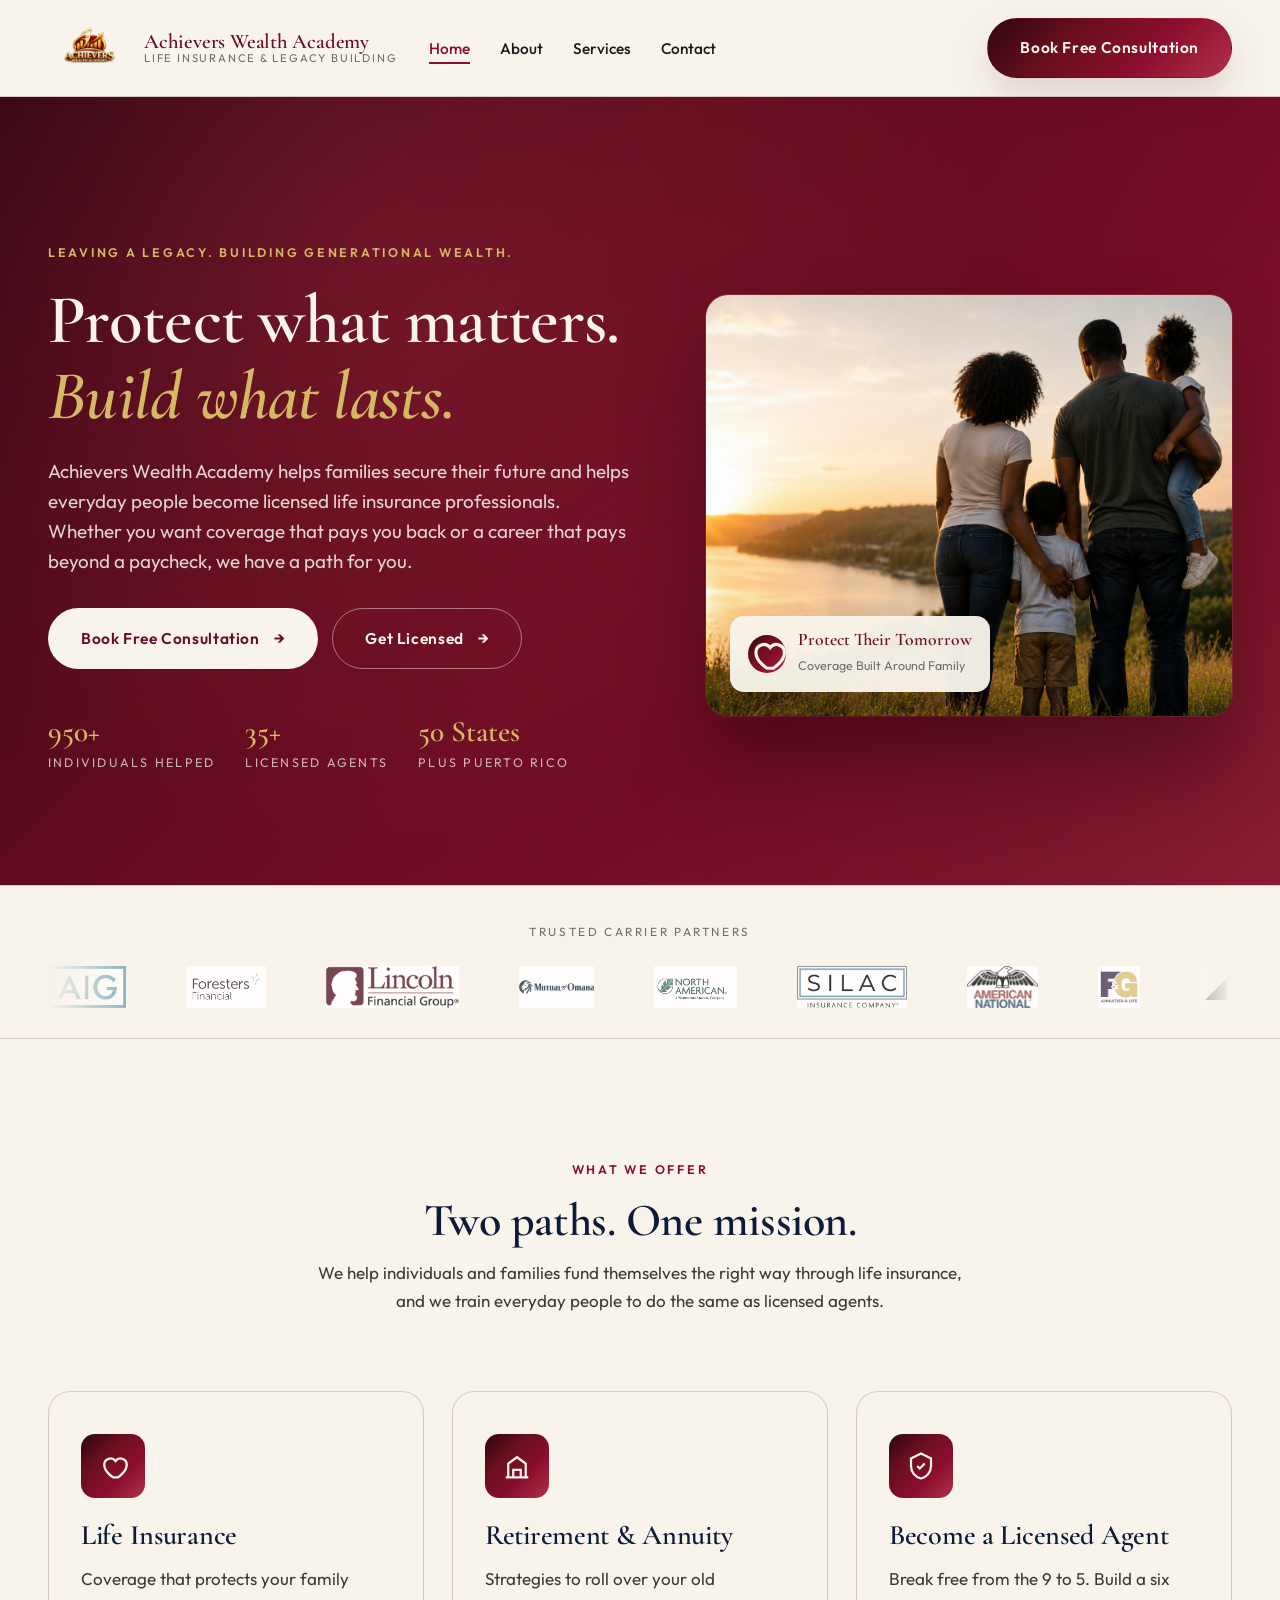
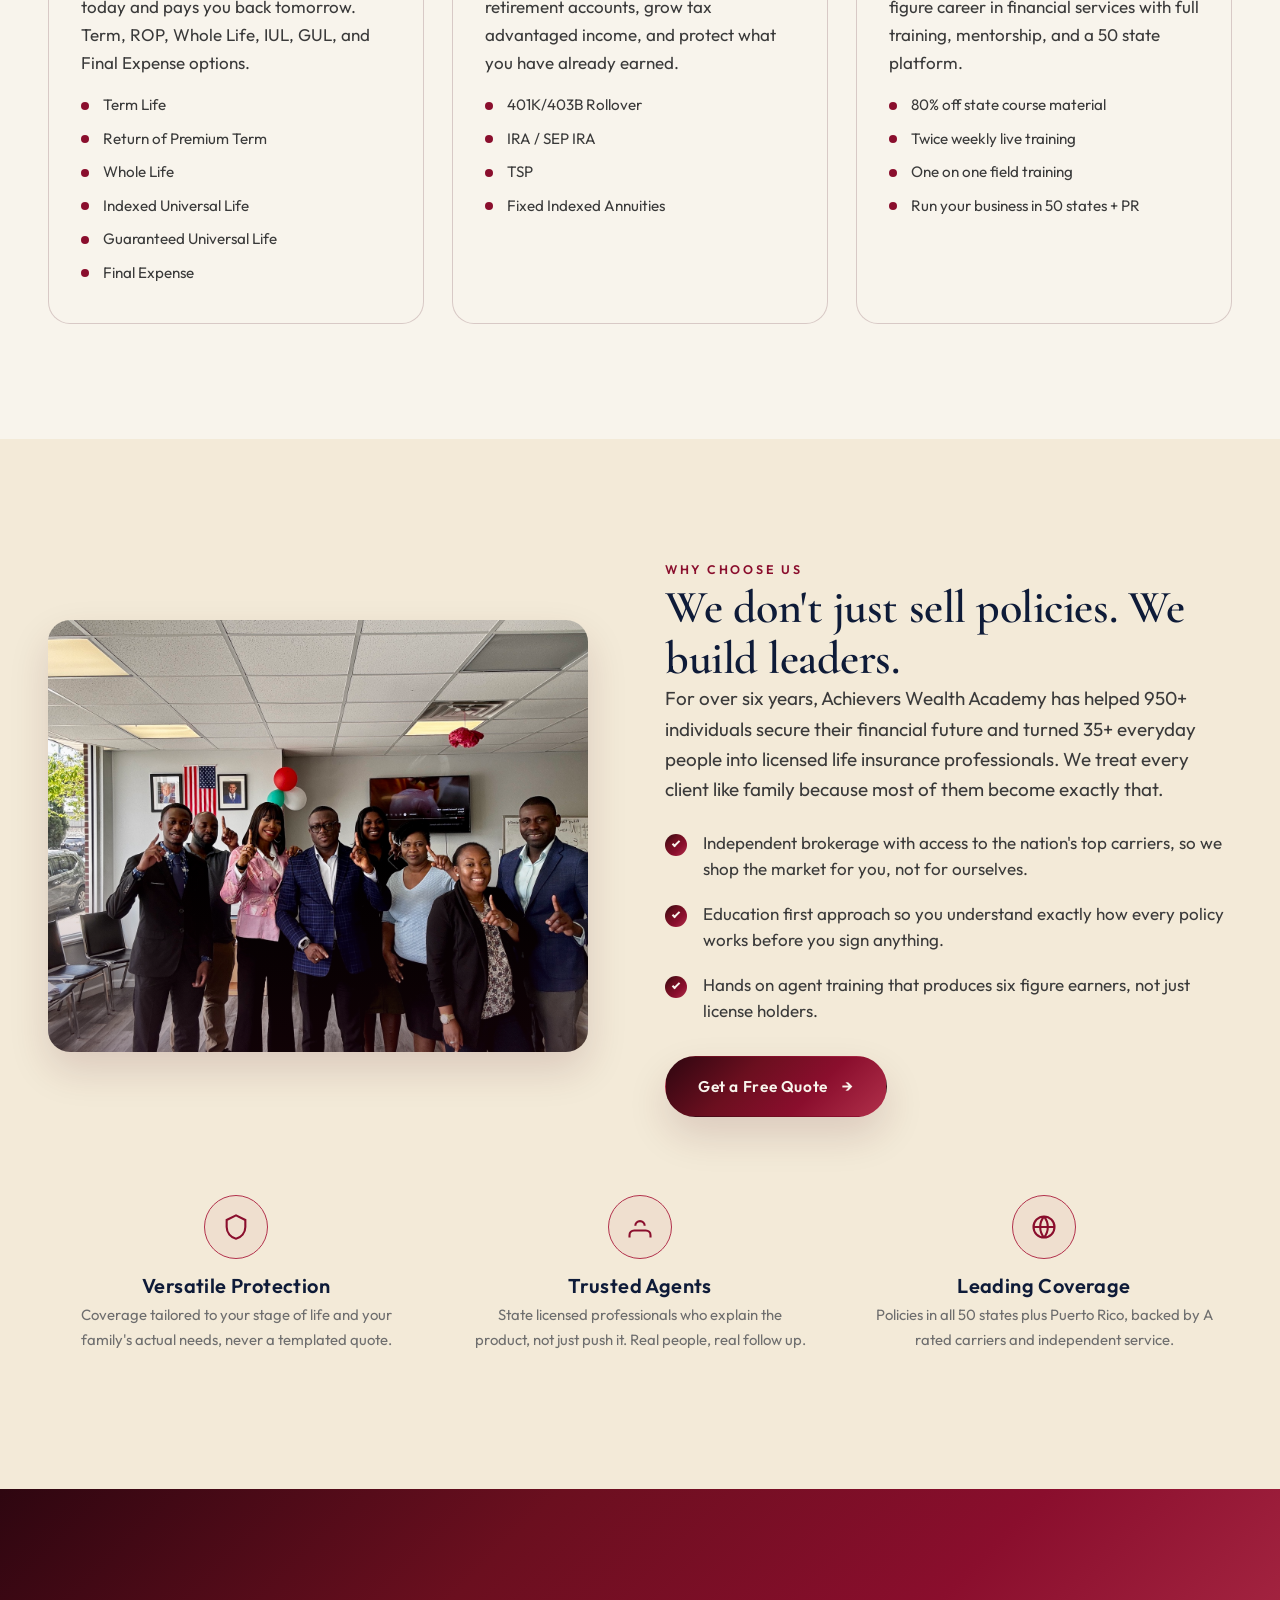
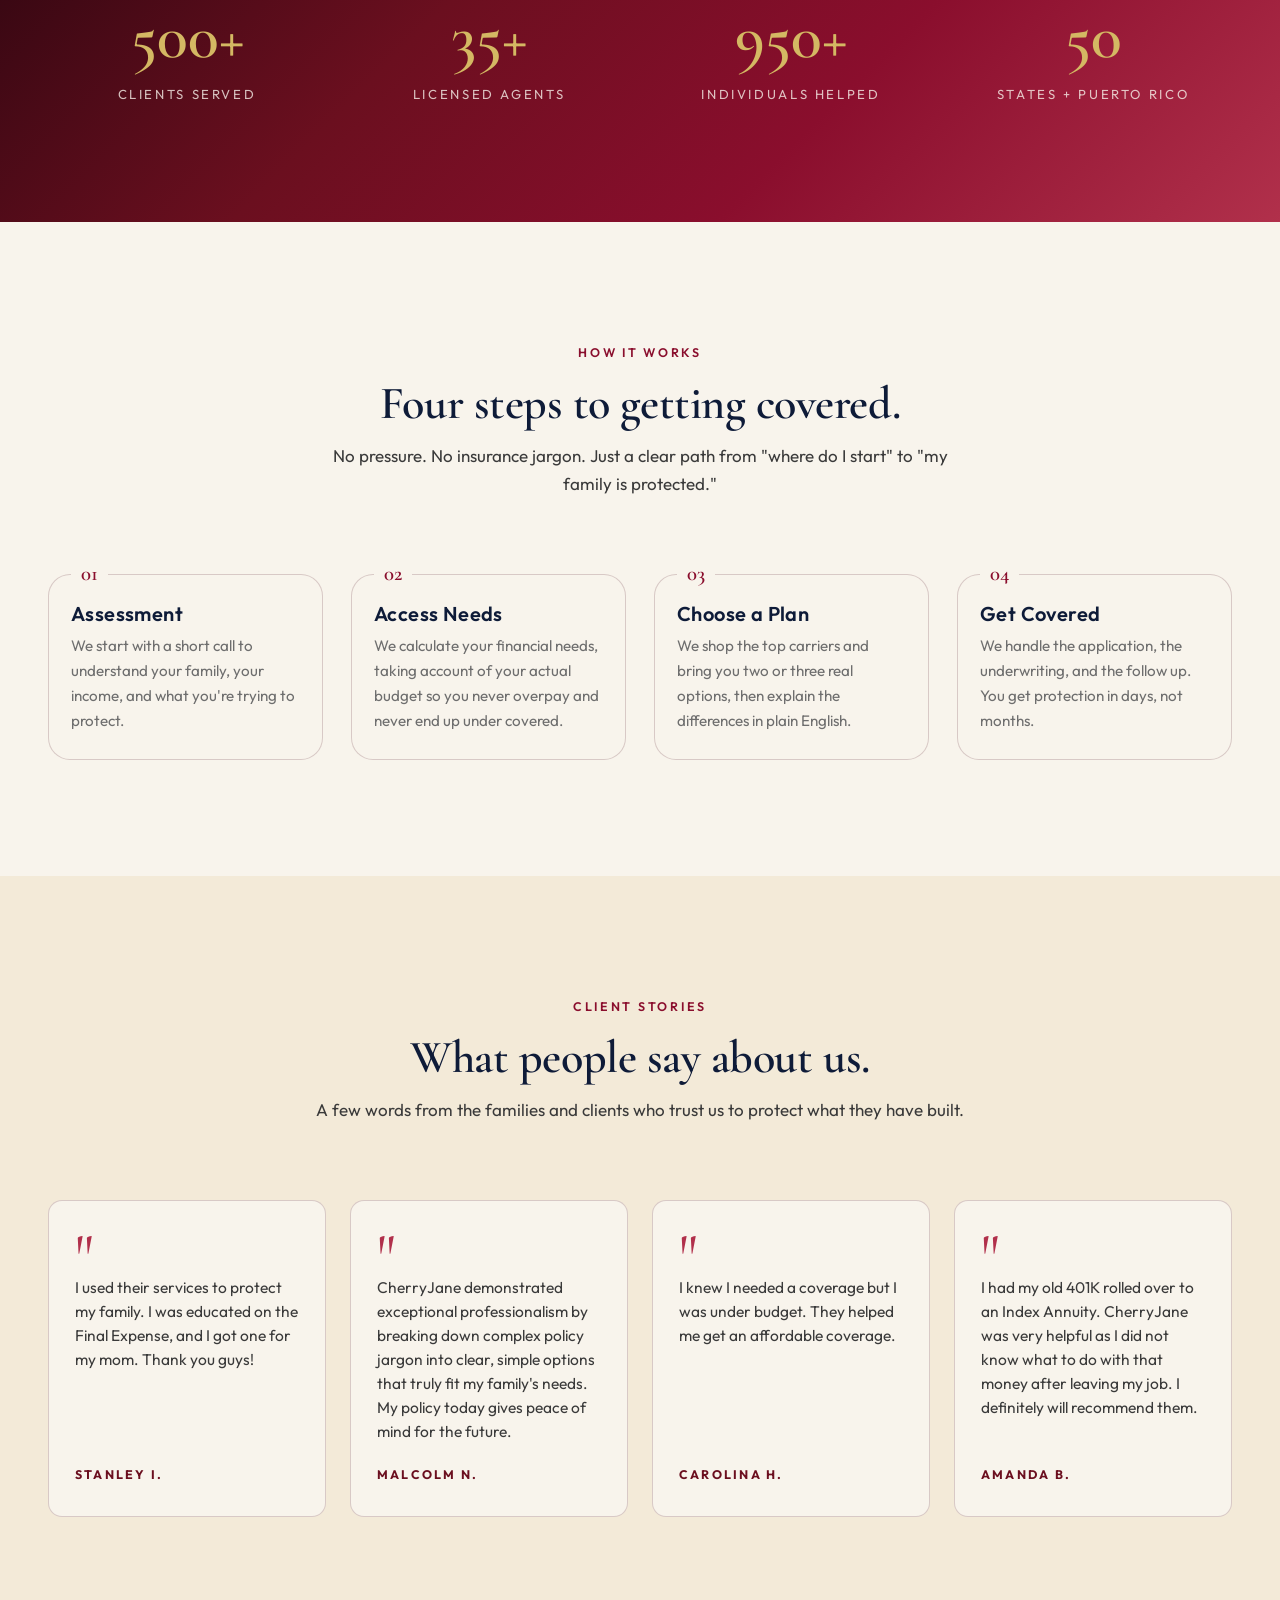
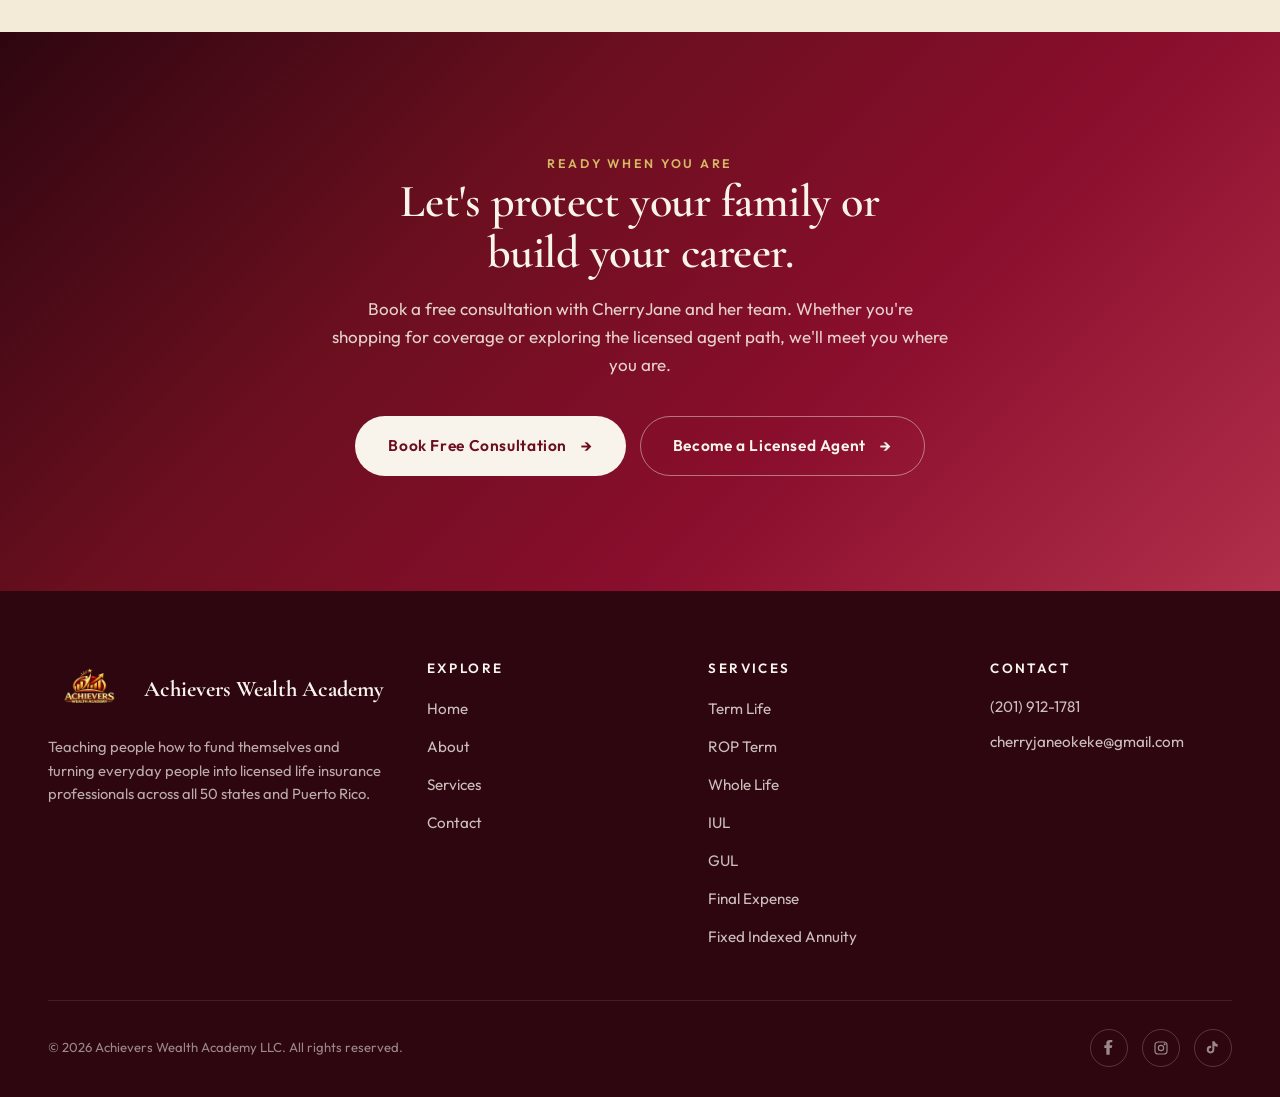
==== index.html @ 958705f1 "Full pass: copy edits, mobile drawer, Calendly embed, new products - Mobile nav: full-screen cream d" ====
<!DOCTYPE html>
<html lang="en">
<head>
<meta charset="UTF-8" />
<meta name="viewport" content="width=device-width, initial-scale=1.0" />
<title>Achievers Wealth Academy | Protect What Matters. Build What Lasts.</title>
<meta name="description" content="Achievers Wealth Academy is a life insurance brokerage helping families build generational wealth and licensing agents to break free of the 9 to 5. Founded by CherryJane Okeke." />
<link rel="preconnect" href="https://fonts.googleapis.com" />
<link rel="preconnect" href="https://fonts.gstatic.com" crossorigin />
<link href="https://fonts.googleapis.com/css2?family=Cormorant+Garamond:ital,wght@0,400;0,500;0,600;0,700;1,400;1,500&family=Outfit:wght@300;400;500;600;700&display=swap" rel="stylesheet" />
<link rel="stylesheet" href="css/style.css" />
<link rel="icon" type="image/png" href="images/logo.png" />
</head>
<body>

<header class="site-header">
  <div class="container">
    <nav class="nav" aria-label="Primary">
      <a href="index.html" class="nav-brand" aria-label="Achievers Wealth Academy home">
        <img src="images/logo.png" alt="Achievers Wealth Academy logo" />
        <span class="nav-brand-text">
          <strong>Achievers Wealth Academy</strong>
          <span>Life Insurance &amp; Legacy Building</span>
        </span>
      </a>
      <ul class="nav-links">
        <li><a href="index.html" class="active">Home</a></li>
        <li><a href="about.html">About</a></li>
        <li><a href="services.html">Services</a></li>
        <li><a href="contact.html">Contact</a></li>
      </ul>
      <a href="contact.html" class="btn btn-primary nav-cta">Book Free Consultation</a>
      <button class="nav-toggle" type="button" aria-label="Toggle menu" aria-expanded="false">
        <svg viewBox="0 0 24 24" fill="none" stroke="currentColor" stroke-width="2"><path d="M4 7h16M4 12h16M4 17h16"/></svg>
      </button>
    </nav>
  </div>

  <div class="nav-drawer" aria-hidden="true">
    <ul class="nav-links">
      <li><a href="index.html" class="active">Home</a></li>
      <li><a href="about.html">About</a></li>
      <li><a href="services.html">Services</a></li>
      <li><a href="contact.html">Contact</a></li>
    </ul>
    <div class="nav-cta-mobile">
      <a href="contact.html" class="btn btn-primary">Book Free Consultation</a>
      <a href="services.html#get-licensed" class="btn btn-outline">Get Licensed</a>
      <div class="nav-contact-mini">
        <a href="tel:+12019121781">(201) 912-1781</a><br />
        <a href="mailto:cherryjaneokeke@gmail.com">cherryjaneokeke@gmail.com</a>
      </div>
    </div>
  </div>
</header>

<main>

<!-- HERO -->
<section class="hero">
  <div class="container">
    <div class="hero-grid">
      <div class="hero-text" data-sr>
        <span class="eyebrow">Leaving a Legacy. Building Generational Wealth.</span>
        <h1>Protect what matters. <em>Build what lasts.</em></h1>
        <p class="lede">Achievers Wealth Academy helps families secure their future and helps everyday people become licensed life insurance professionals. Whether you want coverage that pays you back or a career that pays beyond a paycheck, we have a path for you.</p>
        <div class="hero-cta">
          <a href="contact.html" class="btn btn-on-dark btn-arrow">Book Free Consultation</a>
          <a href="services.html#get-licensed" class="btn btn-ghost btn-arrow">Get Licensed</a>
        </div>
        <div class="hero-meta">
          <div class="hero-meta-item">
            <strong>950+</strong>
            <span>Individuals Helped</span>
          </div>
          <div class="hero-meta-item">
            <strong>35+</strong>
            <span>Licensed Agents</span>
          </div>
          <div class="hero-meta-item">
            <strong>50&nbsp;States</strong>
            <span>Plus Puerto Rico</span>
          </div>
        </div>
      </div>
      <div class="hero-visual" data-sr data-sr-d="2">
        <div class="hero-visual-frame" style="aspect-ratio: 5 / 4;">
          <img src="images/hero-family.png" alt="A family watching the sunset together, the moments worth protecting" loading="eager" />
        </div>
        <div class="hero-badge">
          <div class="hero-badge-icon">
            <svg viewBox="0 0 24 24" fill="none" stroke="#f8f4ec" stroke-width="2"><path d="M12 21s-7-4.35-7-10a5 5 0 0 1 9-3 5 5 0 0 1 9 3c0 5.65-7 10-7 10Z"/></svg>
          </div>
          <div>
            <strong>Protect Their Tomorrow</strong>
            <span>Coverage Built Around Family</span>
          </div>
        </div>
      </div>
    </div>
  </div>
</section>

<!-- TRUST STRIP -->
<section class="trust-strip" aria-label="Carrier partners">
  <div class="container">
    <div class="trust-strip-head">
      <span>Trusted Carrier Partners</span>
    </div>
    <div class="marquee">
      <div class="marquee-track">
        <img src="images/carriers/aig.png" alt="AIG" loading="lazy" />
        <img src="images/carriers/foresters-financial.png" alt="Foresters Financial" loading="lazy" />
        <img src="images/carriers/lincoln-financial.png" alt="Lincoln Financial" loading="lazy" />
        <img src="images/carriers/mutual-of-omaha.png" alt="Mutual of Omaha" loading="lazy" />
        <img src="images/carriers/north-american.png" alt="North American" loading="lazy" />
        <img src="images/carriers/silac.png" alt="SILAC" loading="lazy" />
        <img src="images/carriers/american-national.png" alt="American National" loading="lazy" />
        <img src="images/carriers/fg-annuities-life.png" alt="F&amp;G Annuities and Life" loading="lazy" />
        <img src="images/carriers/national-life-group.png" alt="National Life Group" loading="lazy" />
        <img src="images/carriers/nationwide.png" alt="Nationwide" loading="lazy" />
      </div>
    </div>
  </div>
</section>

<!-- WHAT WE OFFER -->
<section class="section section-cream">
  <div class="container">
    <div class="section-head" data-sr>
      <span class="eyebrow">What We Offer</span>
      <h2>Two paths. One mission.</h2>
      <p>We help individuals and families fund themselves the right way through life insurance, and we train everyday people to do the same as licensed agents.</p>
    </div>

    <div class="cards-3">
      <article class="svc-card" data-sr data-sr-d="1">
        <div class="svc-icon">
          <svg viewBox="0 0 24 24" fill="none" stroke="currentColor" stroke-width="1.8"><path d="M12 21s-7-4.35-7-10a5 5 0 0 1 9-3 5 5 0 0 1 9 3c0 5.65-7 10-7 10Z"/></svg>
        </div>
        <h3>Life Insurance</h3>
        <p>Coverage that protects your family today and pays you back tomorrow. Term, ROP, Whole Life, IUL, GUL, and Final Expense options.</p>
        <ul>
          <li>Term Life</li>
          <li>Return of Premium Term</li>
          <li>Whole Life</li>
          <li>Indexed Universal Life</li>
          <li>Guaranteed Universal Life</li>
          <li>Final Expense</li>
        </ul>
      </article>

      <article class="svc-card" data-sr data-sr-d="2">
        <div class="svc-icon">
          <svg viewBox="0 0 24 24" fill="none" stroke="currentColor" stroke-width="1.8"><path d="M3 21h18M5 21V10l7-5 7 5v11M9 21v-6h6v6"/></svg>
        </div>
        <h3>Retirement &amp; Annuity</h3>
        <p>Strategies to roll over your old retirement accounts, grow tax advantaged income, and protect what you have already earned.</p>
        <ul>
          <li>401K/403B Rollover</li>
          <li>IRA / SEP IRA</li>
          <li>TSP</li>
          <li>Fixed Indexed Annuities</li>
        </ul>
      </article>

      <article class="svc-card" data-sr data-sr-d="3">
        <div class="svc-icon">
          <svg viewBox="0 0 24 24" fill="none" stroke="currentColor" stroke-width="1.8"><path d="M12 2 4 6v6c0 5 3.5 9 8 10 4.5-1 8-5 8-10V6l-8-4Z"/><path d="m9 12 2 2 4-4"/></svg>
        </div>
        <h3>Become a Licensed Agent</h3>
        <p>Break free from the 9 to 5. Build a six figure career in financial services with full training, mentorship, and a 50 state platform.</p>
        <ul>
          <li>80% off state course material</li>
          <li>Twice weekly live training</li>
          <li>One on one field training</li>
          <li>Run your business in 50 states + PR</li>
        </ul>
      </article>
    </div>
  </div>
</section>

<!-- WHY CHOOSE US -->
<section class="section section-cream-warm">
  <div class="container">
    <div class="why-grid">
      <div class="why-image" data-sr>
        <img src="images/team.jpg" alt="Achievers Wealth Academy team" loading="lazy" />
      </div>
      <div data-sr data-sr-d="1">
        <span class="eyebrow">Why Choose Us</span>
        <h2>We don't just sell policies. We build leaders.</h2>
        <p class="lede">For over six years, Achievers Wealth Academy has helped 950+ individuals secure their financial future and turned 35+ everyday people into licensed life insurance professionals. We treat every client like family because most of them become exactly that.</p>
        <ul class="why-list">
          <li>Independent brokerage with access to the nation's top carriers, so we shop the market for you, not for ourselves.</li>
          <li>Education first approach so you understand exactly how every policy works before you sign anything.</li>
          <li>Hands on agent training that produces six figure earners, not just license holders.</li>
        </ul>
        <a href="contact.html" class="btn btn-primary btn-arrow">Get a Free Quote</a>
      </div>
    </div>

    <div class="badges" data-sr>
      <div class="badge">
        <div class="badge-icon">
          <svg viewBox="0 0 24 24" fill="none" stroke="currentColor" stroke-width="1.8"><path d="M12 2 4 6v6c0 5 3.5 9 8 10 4.5-1 8-5 8-10V6l-8-4Z"/></svg>
        </div>
        <h4>Versatile Protection</h4>
        <p>Coverage tailored to your stage of life and your family's actual needs, never a templated quote.</p>
      </div>
      <div class="badge">
        <div class="badge-icon">
          <svg viewBox="0 0 24 24" fill="none" stroke="currentColor" stroke-width="1.8"><path d="M16 11a4 4 0 1 0-8 0M3 21v-2a4 4 0 0 1 4-4h10a4 4 0 0 1 4 4v2"/></svg>
        </div>
        <h4>Trusted Agents</h4>
        <p>State licensed professionals who explain the product, not just push it. Real people, real follow up.</p>
      </div>
      <div class="badge">
        <div class="badge-icon">
          <svg viewBox="0 0 24 24" fill="none" stroke="currentColor" stroke-width="1.8"><circle cx="12" cy="12" r="9"/><path d="M3 12h18M12 3a14 14 0 0 1 0 18M12 3a14 14 0 0 0 0 18"/></svg>
        </div>
        <h4>Leading Coverage</h4>
        <p>Policies in all 50 states plus Puerto Rico, backed by A rated carriers and independent service.</p>
      </div>
    </div>
  </div>
</section>

<!-- STATS -->
<section class="section section-burgundy">
  <div class="container">
    <div class="stats">
      <div data-sr>
        <span class="stat-num">500+</span>
        <span class="stat-label">Clients Served</span>
      </div>
      <div data-sr data-sr-d="1">
        <span class="stat-num">35+</span>
        <span class="stat-label">Licensed Agents</span>
      </div>
      <div data-sr data-sr-d="2">
        <span class="stat-num">950+</span>
        <span class="stat-label">Individuals Helped</span>
      </div>
      <div data-sr data-sr-d="3">
        <span class="stat-num">50</span>
        <span class="stat-label">States + Puerto Rico</span>
      </div>
    </div>
  </div>
</section>

<!-- HOW IT WORKS -->
<section class="section section-cream">
  <div class="container">
    <div class="section-head" data-sr>
      <span class="eyebrow">How It Works</span>
      <h2>Four steps to getting covered.</h2>
      <p>No pressure. No insurance jargon. Just a clear path from "where do I start" to "my family is protected."</p>
    </div>
    <div class="steps">
      <div class="step" data-sr data-sr-d="1">
        <h4>Assessment</h4>
        <p>We start with a short call to understand your family, your income, and what you're trying to protect.</p>
      </div>
      <div class="step" data-sr data-sr-d="2">
        <h4>Access Needs</h4>
        <p>We calculate your financial needs, taking account of your actual budget so you never overpay and never end up under covered.</p>
      </div>
      <div class="step" data-sr data-sr-d="3">
        <h4>Choose a Plan</h4>
        <p>We shop the top carriers and bring you two or three real options, then explain the differences in plain English.</p>
      </div>
      <div class="step" data-sr data-sr-d="4">
        <h4>Get Covered</h4>
        <p>We handle the application, the underwriting, and the follow up. You get protection in days, not months.</p>
      </div>
    </div>
  </div>
</section>

<!-- TESTIMONIALS -->
<section class="section section-cream-warm">
  <div class="container">
    <div class="section-head" data-sr>
      <span class="eyebrow">Client Stories</span>
      <h2>What people say about us.</h2>
      <p>A few words from the families and clients who trust us to protect what they have built.</p>
    </div>
    <div class="testimonials">
      <article class="testimonial" data-sr data-sr-d="1">
        <span class="testimonial-mark">"</span>
        <p>I used their services to protect my family. I was educated on the Final Expense, and I got one for my mom. Thank you guys!</p>
        <span class="testimonial-author">Stanley I.</span>
      </article>
      <article class="testimonial" data-sr data-sr-d="2">
        <span class="testimonial-mark">"</span>
        <p>CherryJane demonstrated exceptional professionalism by breaking down complex policy jargon into clear, simple options that truly fit my family's needs. My policy today gives peace of mind for the future.</p>
        <span class="testimonial-author">Malcolm N.</span>
      </article>
      <article class="testimonial" data-sr data-sr-d="3">
        <span class="testimonial-mark">"</span>
        <p>I knew I needed a coverage but I was under budget. They helped me get an affordable coverage.</p>
        <span class="testimonial-author">Carolina H.</span>
      </article>
      <article class="testimonial" data-sr data-sr-d="4">
        <span class="testimonial-mark">"</span>
        <p>I had my old 401K rolled over to an Index Annuity. CherryJane was very helpful as I did not know what to do with that money after leaving my job. I definitely will recommend them.</p>
        <span class="testimonial-author">Amanda B.</span>
      </article>
    </div>
  </div>
</section>

<!-- FINAL CTA -->
<section class="section section-burgundy">
  <div class="container">
    <div class="final-cta" data-sr>
      <span class="eyebrow on-dark">Ready When You Are</span>
      <h2>Let's protect your family or build your career.</h2>
      <p>Book a free consultation with CherryJane and her team. Whether you're shopping for coverage or exploring the licensed agent path, we'll meet you where you are.</p>
      <div class="hero-cta">
        <a href="contact.html" class="btn btn-on-dark btn-arrow">Book Free Consultation</a>
        <a href="services.html#get-licensed" class="btn btn-ghost btn-arrow">Become a Licensed Agent</a>
      </div>
    </div>
  </div>
</section>

</main>

<!-- FOOTER -->
<footer class="site-footer">
  <div class="container">
    <div class="footer-grid">
      <div>
        <div class="footer-brand">
          <img src="images/logo.png" alt="Achievers Wealth Academy logo" />
          <strong>Achievers Wealth Academy</strong>
        </div>
        <p>Teaching people how to fund themselves and turning everyday people into licensed life insurance professionals across all 50 states and Puerto Rico.</p>
      </div>

      <div>
        <h4>Explore</h4>
        <ul>
          <li><a href="index.html">Home</a></li>
          <li><a href="about.html">About</a></li>
          <li><a href="services.html">Services</a></li>
          <li><a href="contact.html">Contact</a></li>
        </ul>
      </div>

      <div>
        <h4>Services</h4>
        <ul>
          <li><a href="services.html#life-products">Term Life</a></li>
          <li><a href="services.html#life-products">ROP Term</a></li>
          <li><a href="services.html#life-products">Whole Life</a></li>
          <li><a href="services.html#life-products">IUL</a></li>
          <li><a href="services.html#life-products">GUL</a></li>
          <li><a href="services.html#life-products">Final Expense</a></li>
          <li><a href="services.html#retirement-products">Fixed Indexed Annuity</a></li>
        </ul>
      </div>

      <div class="footer-contact">
        <h4>Contact</h4>
        <ul>
          <li><a href="tel:+12019121781">(201) 912-1781</a></li>
          <li><a href="mailto:cherryjaneokeke@gmail.com">cherryjaneokeke@gmail.com</a></li>
        </ul>
      </div>
    </div>

    <div class="footer-bottom">
      <span>&copy; <span data-year>2026</span> Achievers Wealth Academy LLC. All rights reserved.</span>
      <ul class="footer-social">
        <li><a href="https://www.facebook.com/cherryjane.okeke.ukwuhaiwe" target="_blank" rel="noopener" aria-label="Facebook"><svg viewBox="0 0 24 24" fill="currentColor"><path d="M13 22V12h3l1-4h-4V5.5c0-1.2.4-2 2-2h2V0h-3.5C10 0 8 2 8 4.5V8H5v4h3v10h5Z"/></svg></a></li>
        <li><a href="https://www.instagram.com/cherry_omalicha/" target="_blank" rel="noopener" aria-label="Instagram"><svg viewBox="0 0 24 24" fill="none" stroke="currentColor" stroke-width="1.8"><rect x="3" y="3" width="18" height="18" rx="5"/><circle cx="12" cy="12" r="4"/><circle cx="17.5" cy="6.5" r="0.6" fill="currentColor"/></svg></a></li>
        <li><a href="https://www.tiktok.com/@cherryjaneokeke" target="_blank" rel="noopener" aria-label="TikTok"><svg viewBox="0 0 24 24" fill="currentColor"><path d="M19.6 6.3a5.3 5.3 0 0 1-3.5-1.3 5.4 5.4 0 0 1-1.6-3H11v12.6a2.7 2.7 0 1 1-2.7-2.7c.3 0 .6 0 .9.1V8.8a6 6 0 0 0-.9-.1 5.7 5.7 0 1 0 5.7 5.7V8.7a8.4 8.4 0 0 0 5 1.6V6.5c0-.1 0-.1-.4-.2Z"/></svg></a></li>
      </ul>
    </div>
  </div>
</footer>

<script src="js/main.js"></script>
</body>
</html>
---- css/style.css ----
/* ============================================================
   Achievers Wealth Academy — shared styles
   Palette: burgundy gradient + cream + navy + gold
   ============================================================ */

:root {
  --burgundy-950: #2e0610;
  --burgundy-900: #4a0a17;
  --burgundy-700: #6b0f1f;
  --burgundy-500: #8a0e2d;
  --burgundy-400: #a01a3a;
  --burgundy-300: #b1304b;
  --burgundy-200: #d6677f;

  --gradient-primary: linear-gradient(135deg, #2e0610 0%, #6b0f1f 35%, #8a0e2d 65%, #b1304b 100%);
  --gradient-soft: linear-gradient(135deg, rgba(74, 10, 23, 0.96) 0%, rgba(138, 14, 45, 0.85) 100%);
  --gradient-radial: radial-gradient(circle at 30% 20%, rgba(177, 48, 75, 0.55), transparent 55%), radial-gradient(circle at 80% 80%, rgba(74, 10, 23, 0.85), transparent 60%), linear-gradient(135deg, #2e0610, #8a0e2d);

  --cream: #f8f4ec;
  --cream-warm: #f3ead8;
  --cream-deep: #ebdfc6;

  --navy: #0e1b38;
  --navy-soft: #1a2b50;
  --gold: #b8973d;
  --gold-soft: #d4b863;

  --ink: #1a1a1a;
  --ink-soft: #3a3a3a;
  --muted: #6e6e6e;
  --line: rgba(14, 27, 56, 0.12);
  --line-warm: rgba(74, 10, 23, 0.18);

  --shadow-sm: 0 6px 18px rgba(74, 10, 23, 0.08);
  --shadow-md: 0 18px 40px rgba(74, 10, 23, 0.14);
  --shadow-lg: 0 28px 70px rgba(46, 6, 16, 0.22);

  --radius-sm: 6px;
  --radius-md: 14px;
  --radius-lg: 22px;
  --radius-pill: 999px;

  --container: 1240px;
  --container-narrow: 980px;

  --ease: cubic-bezier(0.22, 0.61, 0.36, 1);
  --transition: 0.45s var(--ease);

  --font-display: "Cormorant Garamond", "Times New Roman", serif;
  --font-body: "Outfit", "Inter", -apple-system, BlinkMacSystemFont, sans-serif;
}

/* reset */
*,
*::before,
*::after {
  box-sizing: border-box;
  margin: 0;
  padding: 0;
}

html {
  scroll-behavior: smooth;
  -webkit-text-size-adjust: 100%;
}

body {
  font-family: var(--font-body);
  font-size: 17px;
  line-height: 1.65;
  color: var(--ink);
  background: var(--cream);
  -webkit-font-smoothing: antialiased;
  -moz-osx-font-smoothing: grayscale;
  overflow-x: hidden;
}

img,
svg,
video {
  display: block;
  max-width: 100%;
  height: auto;
}

a {
  color: inherit;
  text-decoration: none;
}

button {
  font-family: inherit;
  border: 0;
  background: transparent;
  cursor: pointer;
  color: inherit;
}

input,
select,
textarea {
  font-family: inherit;
  font-size: inherit;
  color: inherit;
}

/* typography */
h1,
h2,
h3,
h4 {
  font-family: var(--font-display);
  font-weight: 600;
  line-height: 1.1;
  letter-spacing: -0.01em;
  color: var(--navy);
}

h1 {
  font-size: clamp(2.6rem, 5.4vw, 4.8rem);
  font-weight: 600;
}

h2 {
  font-size: clamp(2.1rem, 3.6vw, 3.4rem);
  font-weight: 600;
}

h3 {
  font-size: clamp(1.5rem, 2.2vw, 2.1rem);
}

h4 {
  font-size: 1.25rem;
  font-family: var(--font-body);
  font-weight: 600;
  letter-spacing: 0.02em;
}

.eyebrow {
  font-family: var(--font-body);
  font-size: 0.78rem;
  font-weight: 600;
  letter-spacing: 0.22em;
  text-transform: uppercase;
  color: var(--burgundy-500);
}

.eyebrow.on-dark {
  color: var(--gold-soft);
}

p {
  color: var(--ink-soft);
  margin-bottom: 1rem;
}

p:last-child {
  margin-bottom: 0;
}

.lede {
  font-size: 1.18rem;
  line-height: 1.6;
  color: var(--ink-soft);
  max-width: 60ch;
}

.serif-accent {
  font-family: var(--font-display);
  font-style: italic;
  color: var(--burgundy-500);
}

/* layout primitives */
.container {
  width: 100%;
  max-width: var(--container);
  margin: 0 auto;
  padding: 0 28px;
}

.container-narrow {
  max-width: var(--container-narrow);
  margin: 0 auto;
  padding: 0 28px;
}

.section {
  padding: clamp(72px, 9vw, 130px) 0;
  position: relative;
}

.section-cream {
  background: var(--cream);
}

.section-cream-warm {
  background: var(--cream-warm);
}

.section-burgundy {
  background: var(--gradient-primary);
  color: var(--cream);
}

.section-burgundy h1,
.section-burgundy h2,
.section-burgundy h3,
.section-burgundy h4 {
  color: var(--cream);
}

.section-burgundy p {
  color: rgba(248, 244, 236, 0.85);
}

.section-navy {
  background: var(--navy);
  color: var(--cream);
}

.section-navy h2,
.section-navy h3,
.section-navy h4 {
  color: var(--cream);
}

.section-head {
  text-align: center;
  margin-bottom: clamp(48px, 6vw, 76px);
}

.section-head .eyebrow {
  display: inline-block;
  margin-bottom: 14px;
}

.section-head h2 {
  margin-bottom: 14px;
}

.section-head p {
  max-width: 60ch;
  margin: 0 auto;
}

/* buttons */
.btn {
  display: inline-flex;
  align-items: center;
  justify-content: center;
  gap: 10px;
  font-family: var(--font-body);
  font-weight: 600;
  font-size: 0.97rem;
  letter-spacing: 0.04em;
  padding: 16px 32px;
  border-radius: var(--radius-pill);
  cursor: pointer;
  transition: transform 0.32s var(--ease), box-shadow 0.32s var(--ease), background 0.32s var(--ease), color 0.32s var(--ease);
  white-space: nowrap;
  border: 1.5px solid transparent;
}

.btn-primary {
  background: var(--gradient-primary);
  color: var(--cream);
  box-shadow: var(--shadow-md);
}

.btn-primary:hover {
  transform: translateY(-2px);
  box-shadow: var(--shadow-lg);
}

.btn-outline {
  background: transparent;
  color: var(--burgundy-500);
  border-color: var(--burgundy-500);
}

.btn-outline:hover {
  background: var(--burgundy-500);
  color: var(--cream);
  transform: translateY(-2px);
}

.btn-on-dark {
  background: var(--cream);
  color: var(--burgundy-700);
}

.btn-on-dark:hover {
  background: var(--gold);
  color: var(--navy);
  transform: translateY(-2px);
}

.btn-ghost {
  background: transparent;
  color: var(--cream);
  border-color: rgba(248, 244, 236, 0.45);
}

.btn-ghost:hover {
  background: var(--cream);
  color: var(--burgundy-700);
  transform: translateY(-2px);
}

.btn-arrow::after {
  content: "→";
  font-size: 1.05em;
  margin-left: 4px;
  transition: transform 0.32s var(--ease);
}

.btn-arrow:hover::after {
  transform: translateX(4px);
}

/* nav */
.site-header {
  position: sticky;
  top: 0;
  z-index: 100;
  background: rgba(248, 244, 236, 0.92);
  backdrop-filter: saturate(140%) blur(12px);
  -webkit-backdrop-filter: saturate(140%) blur(12px);
  border-bottom: 1px solid var(--line-warm);
}

.nav {
  display: flex;
  align-items: center;
  justify-content: space-between;
  gap: 32px;
  padding: 18px 0;
}

.nav-brand {
  display: flex;
  align-items: center;
  gap: 12px;
  text-decoration: none;
}

.nav-brand img {
  height: 56px;
  width: auto;
  flex: 0 0 auto;
}

.nav-brand-text {
  display: flex;
  flex-direction: column;
  line-height: 1.05;
}

.nav-brand-text strong {
  font-family: var(--font-display);
  font-size: 1.3rem;
  font-weight: 600;
  color: var(--burgundy-700);
  letter-spacing: -0.01em;
}

.nav-brand-text span {
  font-size: 0.7rem;
  color: var(--muted);
  letter-spacing: 0.16em;
  text-transform: uppercase;
}

.nav-links {
  display: flex;
  align-items: center;
  gap: 30px;
  list-style: none;
}

.nav-links a {
  font-size: 0.96rem;
  font-weight: 500;
  color: var(--ink);
  position: relative;
  padding: 6px 0;
  transition: color 0.32s var(--ease);
}

.nav-links a::after {
  content: "";
  position: absolute;
  left: 0;
  bottom: 0;
  width: 0;
  height: 1.5px;
  background: var(--burgundy-500);
  transition: width 0.32s var(--ease);
}

.nav-links a:hover,
.nav-links a.active {
  color: var(--burgundy-500);
}

.nav-links a:hover::after,
.nav-links a.active::after {
  width: 100%;
}

.nav-cta {
  margin-left: auto;
}

.nav-toggle {
  display: none;
  width: 42px;
  height: 42px;
  border-radius: var(--radius-sm);
  align-items: center;
  justify-content: center;
  background: transparent;
  color: var(--burgundy-700);
}

.nav-toggle svg {
  width: 26px;
  height: 26px;
  transition: transform 0.3s var(--ease);
}

.nav-mobile-open .nav-toggle svg {
  transform: rotate(90deg);
}

@media (max-width: 980px) {
  .nav {
    padding: 14px 0;
  }

  .nav-brand img {
    height: 44px;
  }

  .nav-brand-text strong {
    font-size: 1.05rem;
  }

  .nav-brand-text span {
    display: none;
  }

  .nav-links,
  .nav-cta {
    display: none;
  }

  .nav-toggle {
    display: inline-flex;
  }

  .nav-mobile-open .nav-drawer {
    position: fixed;
    inset: 0;
    background: var(--cream);
    display: flex;
    flex-direction: column;
    justify-content: space-between;
    padding: 100px 28px 36px;
    z-index: 90;
    animation: drawer-in 0.32s var(--ease);
  }

  .nav-mobile-open .nav-links {
    display: flex;
    flex-direction: column;
    align-items: center;
    gap: 22px;
    list-style: none;
    flex: 1;
    justify-content: center;
    padding: 0;
  }

  .nav-mobile-open .nav-links a {
    font-family: var(--font-display);
    font-size: 2rem;
    color: var(--burgundy-700);
    font-weight: 500;
    letter-spacing: -0.01em;
    padding: 6px 12px;
    animation: drawer-item 0.4s var(--ease) backwards;
  }

  .nav-mobile-open .nav-links li:nth-child(1) a { animation-delay: 0.08s; }
  .nav-mobile-open .nav-links li:nth-child(2) a { animation-delay: 0.14s; }
  .nav-mobile-open .nav-links li:nth-child(3) a { animation-delay: 0.20s; }
  .nav-mobile-open .nav-links li:nth-child(4) a { animation-delay: 0.26s; }

  .nav-mobile-open .nav-links a::after {
    display: none;
  }

  .nav-mobile-open .nav-links a.active {
    color: var(--burgundy-500);
    border-bottom: 1.5px solid var(--burgundy-500);
  }

  .nav-mobile-open .nav-cta-mobile {
    display: flex;
    flex-direction: column;
    gap: 12px;
    width: 100%;
    margin-top: 24px;
    animation: drawer-item 0.4s var(--ease) 0.32s backwards;
  }

  .nav-mobile-open .nav-cta-mobile .btn {
    width: 100%;
    padding: 18px;
  }

  .nav-mobile-open .nav-contact-mini {
    text-align: center;
    margin-top: 22px;
    font-size: 0.88rem;
    color: var(--muted);
    line-height: 1.7;
    animation: drawer-item 0.4s var(--ease) 0.38s backwards;
  }

  .nav-mobile-open .nav-contact-mini a {
    color: var(--burgundy-500);
    font-weight: 600;
  }

  .nav-mobile-open .nav-contact-mini a:hover {
    color: var(--burgundy-700);
  }

  body.nav-locked {
    overflow: hidden;
  }
}

.nav-drawer,
.nav-cta-mobile,
.nav-contact-mini {
  display: none;
}

@keyframes drawer-in {
  from { opacity: 0; }
  to   { opacity: 1; }
}

@keyframes drawer-item {
  from { opacity: 0; transform: translateY(12px); }
  to   { opacity: 1; transform: none; }
}

/* hero */
.hero {
  position: relative;
  background: var(--gradient-primary);
  color: var(--cream);
  padding: clamp(80px, 11vw, 140px) 0 clamp(60px, 9vw, 110px);
  overflow: hidden;
}

.hero::before {
  content: "";
  position: absolute;
  inset: 0;
  background: var(--gradient-radial);
  opacity: 0.55;
  pointer-events: none;
}

.hero::after {
  content: "";
  position: absolute;
  inset: -1px 0 auto 0;
  height: 1px;
  background: linear-gradient(90deg, transparent, rgba(212, 184, 99, 0.4), transparent);
}

.hero .container {
  position: relative;
  z-index: 2;
}

.hero-grid {
  display: grid;
  grid-template-columns: 1.05fr 0.95fr;
  gap: clamp(40px, 6vw, 80px);
  align-items: center;
}

.hero-text h1 {
  color: var(--cream);
  margin-bottom: 22px;
}

.hero-text h1 em {
  font-style: italic;
  color: var(--gold-soft);
}

.hero-text .eyebrow {
  color: var(--gold-soft);
  margin-bottom: 18px;
  display: inline-block;
}

.hero-text .lede {
  color: rgba(248, 244, 236, 0.86);
  margin-bottom: 32px;
  max-width: 50ch;
}

.hero-cta {
  display: flex;
  gap: 14px;
  flex-wrap: wrap;
}

.hero-meta {
  display: flex;
  gap: 30px;
  margin-top: 48px;
  flex-wrap: wrap;
}

.hero-meta-item strong {
  display: block;
  font-family: var(--font-display);
  font-size: 1.85rem;
  color: var(--gold-soft);
  font-weight: 600;
  line-height: 1;
}

.hero-meta-item span {
  font-size: 0.78rem;
  letter-spacing: 0.18em;
  text-transform: uppercase;
  color: rgba(248, 244, 236, 0.72);
}

.hero-visual {
  position: relative;
}

.hero-visual-frame {
  position: relative;
  border-radius: var(--radius-lg);
  overflow: hidden;
  box-shadow: 0 50px 80px rgba(46, 6, 16, 0.45), 0 0 0 1px rgba(212, 184, 99, 0.18);
  aspect-ratio: 4 / 5;
  background: var(--burgundy-900);
}

.hero-visual-frame img {
  width: 100%;
  height: 100%;
  object-fit: cover;
}

.hero-badge {
  position: absolute;
  bottom: 24px;
  left: 24px;
  background: rgba(248, 244, 236, 0.96);
  color: var(--burgundy-700);
  padding: 14px 18px;
  border-radius: var(--radius-md);
  display: flex;
  align-items: center;
  gap: 12px;
  box-shadow: var(--shadow-md);
  max-width: 260px;
}

.hero-badge-icon {
  width: 38px;
  height: 38px;
  border-radius: 50%;
  background: var(--gradient-primary);
  display: grid;
  place-items: center;
  flex: 0 0 auto;
}

.hero-badge strong {
  display: block;
  font-family: var(--font-display);
  font-size: 1.1rem;
  color: var(--burgundy-700);
  font-weight: 600;
  line-height: 1.1;
}

.hero-badge span {
  font-size: 0.78rem;
  color: var(--muted);
}

.hero-page {
  padding: clamp(70px, 9vw, 120px) 0 clamp(60px, 8vw, 100px);
}

.hero-page .container {
  text-align: center;
}

.hero-page h1 {
  margin-bottom: 18px;
  max-width: 18ch;
  margin-inline: auto;
}

.hero-page .lede {
  color: rgba(248, 244, 236, 0.85);
  margin-inline: auto;
  max-width: 64ch;
}

.hero-page .eyebrow {
  color: var(--gold-soft);
  margin-bottom: 18px;
  display: inline-block;
}

@media (max-width: 880px) {
  .hero-grid {
    grid-template-columns: 1fr;
  }

  .hero-visual-frame {
    aspect-ratio: 4 / 4;
    max-width: 480px;
    margin: 0 auto;
  }
}

@media (max-width: 560px) {
  .hero {
    padding: 60px 0 56px;
  }

  .hero-cta {
    flex-direction: column;
    align-items: stretch;
    width: 100%;
  }

  .hero-cta .btn {
    width: 100%;
    padding: 16px 22px;
  }

  .hero-meta {
    gap: 22px;
    margin-top: 36px;
  }

  .hero-meta-item strong {
    font-size: 1.6rem;
  }

  .hero-badge {
    bottom: 14px;
    left: 14px;
    right: 14px;
    max-width: none;
  }

  .hero-page h1 {
    font-size: clamp(2.2rem, 8vw, 3.2rem);
  }
}

/* trust strip / carrier marquee */
.trust-strip {
  background: var(--cream);
  border-top: 1px solid var(--line-warm);
  border-bottom: 1px solid var(--line-warm);
  padding: 30px 0;
  overflow: hidden;
}

.trust-strip-head {
  text-align: center;
  margin-bottom: 22px;
}

.trust-strip-head span {
  font-size: 0.74rem;
  letter-spacing: 0.22em;
  text-transform: uppercase;
  color: var(--muted);
}

.marquee {
  display: flex;
  overflow: hidden;
  mask-image: linear-gradient(to right, transparent, black 8%, black 92%, transparent);
  -webkit-mask-image: linear-gradient(to right, transparent, black 8%, black 92%, transparent);
}

.marquee-track {
  display: flex;
  align-items: center;
  gap: 60px;
  padding-right: 60px;
  flex: 0 0 auto;
  animation: marquee 38s linear infinite;
}

.marquee-track img {
  height: 42px;
  width: auto;
  object-fit: contain;
  opacity: 0.78;
  filter: grayscale(0.6);
  transition: opacity 0.3s var(--ease), filter 0.3s var(--ease);
}

.marquee:hover .marquee-track {
  animation-play-state: paused;
}

.marquee-track img:hover {
  opacity: 1;
  filter: none;
}

@keyframes marquee {
  to {
    transform: translateX(-50%);
  }
}

/* service cards (3-up) */
.cards-3 {
  display: grid;
  grid-template-columns: repeat(3, 1fr);
  gap: 28px;
}

@media (max-width: 880px) {
  .cards-3 {
    grid-template-columns: 1fr;
  }
}

.svc-card {
  background: var(--cream);
  border: 1px solid var(--line-warm);
  border-radius: var(--radius-lg);
  padding: 42px 32px 38px;
  position: relative;
  overflow: hidden;
  transition: transform var(--transition), box-shadow var(--transition), border-color var(--transition);
}

.svc-card::before {
  content: "";
  position: absolute;
  inset: auto 0 0 0;
  height: 4px;
  background: var(--gradient-primary);
  transform: scaleX(0);
  transform-origin: left;
  transition: transform 0.55s var(--ease);
}

.svc-card:hover {
  transform: translateY(-6px);
  box-shadow: var(--shadow-md);
  border-color: var(--burgundy-300);
}

.svc-card:hover::before {
  transform: scaleX(1);
}

.svc-icon {
  width: 64px;
  height: 64px;
  border-radius: var(--radius-md);
  background: var(--gradient-primary);
  display: grid;
  place-items: center;
  margin-bottom: 22px;
  color: var(--cream);
}

.svc-icon svg {
  width: 30px;
  height: 30px;
}

.svc-card h3 {
  margin-bottom: 14px;
}

.svc-card ul {
  list-style: none;
  margin-top: 16px;
  display: grid;
  gap: 10px;
}

.svc-card li {
  position: relative;
  padding-left: 22px;
  font-size: 0.95rem;
  color: var(--ink-soft);
  line-height: 1.55;
}

.svc-card li::before {
  content: "";
  position: absolute;
  left: 0;
  top: 0.55em;
  width: 8px;
  height: 8px;
  border-radius: 50%;
  background: var(--burgundy-500);
}

/* image+text alternating block */
.split {
  display: grid;
  grid-template-columns: 1fr 1fr;
  gap: clamp(36px, 6vw, 80px);
  align-items: center;
}

.split + .split {
  margin-top: clamp(60px, 7vw, 100px);
}

.split.reverse .split-text {
  order: 2;
}

.split.reverse .split-image {
  order: 1;
}

.split-image {
  position: relative;
  border-radius: var(--radius-lg);
  overflow: hidden;
  aspect-ratio: 4 / 3.2;
  box-shadow: var(--shadow-md);
}

.split-image::after {
  content: "";
  position: absolute;
  inset: 0;
  border-radius: inherit;
  border: 1px solid rgba(255, 255, 255, 0.3);
  pointer-events: none;
}

.split-image img {
  width: 100%;
  height: 100%;
  object-fit: cover;
}

.split-image-icon {
  display: grid;
  place-items: center;
  background: var(--gradient-primary);
  color: var(--cream);
}

.split-image-icon svg {
  width: clamp(80px, 16vw, 160px);
  height: auto;
  opacity: 0.92;
}

.split-text .eyebrow {
  display: inline-block;
  margin-bottom: 14px;
}

.split-text h3 {
  margin-bottom: 16px;
}

.split-text ul {
  list-style: none;
  margin: 18px 0 26px;
  display: grid;
  gap: 10px;
}

.split-text li {
  position: relative;
  padding-left: 28px;
  color: var(--ink-soft);
}

.split-text li::before {
  content: "";
  position: absolute;
  left: 0;
  top: 0.55em;
  width: 14px;
  height: 14px;
  border-radius: 50%;
  background: var(--gradient-primary);
}

@media (max-width: 880px) {
  .split,
  .split.reverse {
    grid-template-columns: 1fr;
  }

  .split.reverse .split-text {
    order: 0;
  }

  .split.reverse .split-image {
    order: -1;
  }
}

/* trust badges row */
.badges {
  display: grid;
  grid-template-columns: repeat(3, 1fr);
  gap: 28px;
  margin-top: 56px;
}

.badge {
  text-align: center;
  padding: 22px 18px;
}

.badge-icon {
  width: 64px;
  height: 64px;
  border-radius: 50%;
  border: 1.5px solid var(--burgundy-300);
  background: rgba(177, 48, 75, 0.06);
  display: grid;
  place-items: center;
  margin: 0 auto 16px;
  color: var(--burgundy-500);
}

.badge-icon svg {
  width: 28px;
  height: 28px;
}

.badge h4 {
  margin-bottom: 6px;
  color: var(--navy);
}

.badge p {
  font-size: 0.93rem;
  color: var(--muted);
}

@media (max-width: 720px) {
  .badges {
    grid-template-columns: 1fr;
  }
}

/* stats */
.stats {
  display: grid;
  grid-template-columns: repeat(4, 1fr);
  gap: 24px;
  text-align: center;
}

.stat-num {
  display: block;
  font-family: var(--font-display);
  font-size: clamp(2.6rem, 5vw, 4rem);
  font-weight: 600;
  color: var(--gold-soft);
  line-height: 1;
  margin-bottom: 10px;
}

.stat-label {
  font-size: 0.82rem;
  letter-spacing: 0.2em;
  text-transform: uppercase;
  color: rgba(248, 244, 236, 0.78);
}

@media (max-width: 760px) {
  .stats {
    grid-template-columns: repeat(2, 1fr);
    gap: 36px 18px;
  }
}

/* how it works */
.steps {
  display: grid;
  grid-template-columns: repeat(4, 1fr);
  gap: 28px;
  counter-reset: step;
}

.step {
  position: relative;
  padding: 28px 22px 26px;
  border: 1px solid var(--line-warm);
  border-radius: var(--radius-lg);
  background: var(--cream);
  transition: transform var(--transition), box-shadow var(--transition);
}

.step:hover {
  transform: translateY(-4px);
  box-shadow: var(--shadow-sm);
}

.step::before {
  counter-increment: step;
  content: counter(step, decimal-leading-zero);
  position: absolute;
  top: -18px;
  left: 22px;
  font-family: var(--font-display);
  font-size: 1.3rem;
  font-weight: 600;
  color: var(--burgundy-500);
  background: var(--cream);
  padding: 0 10px;
}

.step h4 {
  margin-bottom: 8px;
  color: var(--navy);
}

.step p {
  font-size: 0.95rem;
  color: var(--muted);
}

@media (max-width: 880px) {
  .steps {
    grid-template-columns: repeat(2, 1fr);
  }
}

@media (max-width: 560px) {
  .steps {
    grid-template-columns: 1fr;
    position: relative;
    padding-left: 28px;
  }

  .steps::before {
    content: "";
    position: absolute;
    left: 14px;
    top: 12px;
    bottom: 12px;
    width: 2px;
    background: linear-gradient(180deg, var(--burgundy-300), var(--burgundy-500));
    opacity: 0.4;
  }

  .step {
    position: relative;
  }

  .step::before {
    left: -22px;
    top: 20px;
    background: var(--burgundy-500);
    color: var(--cream);
    border-radius: 50%;
    width: 30px;
    height: 30px;
    display: grid;
    place-items: center;
    padding: 0;
    font-size: 0.9rem;
  }
}

/* testimonials */
.testimonials {
  display: grid;
  grid-template-columns: repeat(4, 1fr);
  gap: 24px;
}

.testimonial {
  background: var(--cream);
  border: 1px solid var(--line-warm);
  border-radius: var(--radius-md);
  padding: 30px 26px;
  display: flex;
  flex-direction: column;
  position: relative;
}

.testimonial-mark {
  font-family: var(--font-display);
  font-size: 4rem;
  line-height: 0.8;
  color: var(--burgundy-300);
  margin-bottom: 6px;
  height: 38px;
  overflow: hidden;
}

.testimonial p {
  font-size: 0.97rem;
  line-height: 1.55;
  color: var(--ink-soft);
  flex: 1;
  margin-bottom: 22px;
}

.testimonial-author {
  font-family: var(--font-body);
  font-size: 0.78rem;
  font-weight: 700;
  letter-spacing: 0.18em;
  color: var(--burgundy-700);
  text-transform: uppercase;
}

@media (max-width: 980px) {
  .testimonials {
    grid-template-columns: repeat(2, 1fr);
  }
}

@media (max-width: 560px) {
  .testimonials {
    grid-template-columns: 1fr;
  }
}

/* why choose us split */
.why-grid {
  display: grid;
  grid-template-columns: 1fr 1.05fr;
  gap: clamp(40px, 6vw, 80px);
  align-items: center;
}

.why-image {
  position: relative;
  border-radius: var(--radius-lg);
  overflow: hidden;
  aspect-ratio: 4 / 3.2;
  box-shadow: var(--shadow-md);
}

.why-image img {
  width: 100%;
  height: 100%;
  object-fit: cover;
}

.why-image::before {
  content: "";
  position: absolute;
  inset: 0;
  background: linear-gradient(180deg, transparent 55%, rgba(46, 6, 16, 0.35));
  z-index: 1;
}

.why-list {
  list-style: none;
  display: grid;
  gap: 18px;
  margin: 26px 0 32px;
}

.why-list li {
  position: relative;
  padding-left: 38px;
  color: var(--ink-soft);
  line-height: 1.55;
}

.why-list li::before {
  content: "";
  position: absolute;
  left: 0;
  top: 4px;
  width: 22px;
  height: 22px;
  border-radius: 50%;
  background: var(--gradient-primary);
}

.why-list li::after {
  content: "";
  position: absolute;
  left: 7px;
  top: 11px;
  width: 8px;
  height: 4px;
  border-left: 2px solid var(--cream);
  border-bottom: 2px solid var(--cream);
  transform: rotate(-45deg);
}

@media (max-width: 880px) {
  .why-grid {
    grid-template-columns: 1fr;
  }
}

/* recruitment block */
.recruit {
  background: var(--gradient-primary);
  color: var(--cream);
  border-radius: var(--radius-lg);
  padding: clamp(48px, 6vw, 80px);
  position: relative;
  overflow: hidden;
}

.recruit::before {
  content: "";
  position: absolute;
  inset: 0;
  background: var(--gradient-radial);
  opacity: 0.45;
  pointer-events: none;
}

.recruit > * {
  position: relative;
  z-index: 1;
}

.recruit-head {
  display: grid;
  grid-template-columns: 1.2fr 1fr;
  gap: 40px;
  align-items: end;
  margin-bottom: 44px;
}

.recruit-head h2 {
  color: var(--cream);
  max-width: 18ch;
}

.recruit-head p {
  color: rgba(248, 244, 236, 0.85);
  max-width: 38ch;
}

.recruit-grid {
  display: grid;
  grid-template-columns: repeat(5, 1fr);
  gap: 18px;
  margin-bottom: 36px;
}

.recruit-item {
  background: rgba(248, 244, 236, 0.08);
  border: 1px solid rgba(248, 244, 236, 0.15);
  border-radius: var(--radius-md);
  padding: 22px 20px;
  transition: background 0.32s var(--ease), transform 0.32s var(--ease);
}

.recruit-item:hover {
  background: rgba(248, 244, 236, 0.13);
  transform: translateY(-3px);
}

.recruit-item-num {
  font-family: var(--font-display);
  font-size: 2rem;
  color: var(--gold-soft);
  margin-bottom: 8px;
  line-height: 1;
  font-weight: 600;
}

.recruit-item h4 {
  color: var(--cream);
  font-size: 1rem;
  margin-bottom: 6px;
  letter-spacing: 0;
}

.recruit-item p {
  font-size: 0.86rem;
  color: rgba(248, 244, 236, 0.7);
  line-height: 1.45;
}

@media (max-width: 1100px) {
  .recruit-grid {
    grid-template-columns: repeat(2, 1fr);
  }
}

@media (max-width: 720px) {
  .recruit-head {
    grid-template-columns: 1fr;
    gap: 16px;
  }

  .recruit-grid {
    grid-template-columns: 1fr;
  }
}

/* final CTA */
.final-cta {
  text-align: center;
}

.final-cta h2 {
  margin-bottom: 18px;
  max-width: 22ch;
  margin-inline: auto;
}

.final-cta p {
  max-width: 56ch;
  margin: 0 auto 36px;
  color: rgba(248, 244, 236, 0.85);
}

.final-cta .hero-cta {
  justify-content: center;
}

/* footer */
.site-footer {
  background: var(--burgundy-950);
  color: rgba(248, 244, 236, 0.78);
  padding: 70px 0 30px;
}

.footer-grid {
  display: grid;
  grid-template-columns: 1.4fr 1fr 1fr 1fr;
  gap: 40px;
  padding-bottom: 50px;
  border-bottom: 1px solid rgba(248, 244, 236, 0.1);
}

.footer-brand {
  display: flex;
  align-items: center;
  gap: 12px;
  margin-bottom: 18px;
}

.footer-brand img {
  height: 56px;
  width: auto;
}

.footer-brand strong {
  font-family: var(--font-display);
  font-size: 1.4rem;
  color: var(--cream);
}

.footer-grid p {
  font-size: 0.92rem;
  color: rgba(248, 244, 236, 0.7);
  line-height: 1.6;
}

.footer-grid h4 {
  color: var(--cream);
  font-size: 0.84rem;
  letter-spacing: 0.18em;
  text-transform: uppercase;
  margin-bottom: 18px;
}

.footer-grid ul {
  list-style: none;
  display: grid;
  gap: 10px;
}

.footer-grid a {
  color: rgba(248, 244, 236, 0.78);
  font-size: 0.95rem;
  transition: color 0.32s var(--ease);
}

.footer-grid a:hover {
  color: var(--gold-soft);
}

.footer-contact a {
  display: block;
}

.footer-bottom {
  display: flex;
  justify-content: space-between;
  align-items: center;
  padding-top: 28px;
  font-size: 0.82rem;
  color: rgba(248, 244, 236, 0.55);
  flex-wrap: wrap;
  gap: 16px;
}

.footer-social {
  display: flex;
  gap: 14px;
  list-style: none;
}

.footer-social a {
  width: 38px;
  height: 38px;
  border-radius: 50%;
  border: 1px solid rgba(248, 244, 236, 0.2);
  display: grid;
  place-items: center;
  transition: background 0.32s var(--ease), border-color 0.32s var(--ease);
}

.footer-social a:hover {
  background: var(--burgundy-500);
  border-color: var(--burgundy-500);
  color: var(--cream);
}

.footer-social svg {
  width: 16px;
  height: 16px;
}

@media (max-width: 880px) {
  .footer-grid {
    grid-template-columns: 1fr 1fr;
    gap: 36px 28px;
  }

  .footer-grid > :first-child {
    grid-column: 1 / -1;
  }
}

@media (max-width: 540px) {
  .footer-grid {
    grid-template-columns: 1fr;
  }

  .footer-bottom {
    flex-direction: column;
    align-items: flex-start;
  }
}

/* about page specifics */
.story-grid {
  display: grid;
  grid-template-columns: 1fr 1fr;
  gap: clamp(40px, 6vw, 80px);
  align-items: center;
}

.story-grid h2 {
  margin-bottom: 22px;
}

.story-meta {
  display: grid;
  grid-template-columns: repeat(2, 1fr);
  gap: 18px;
  margin-top: 30px;
}

.story-meta-item {
  padding: 20px 22px;
  background: var(--cream-warm);
  border-radius: var(--radius-md);
  border: 1px solid var(--line-warm);
}

.story-meta-item strong {
  display: block;
  font-family: var(--font-display);
  font-size: 1.85rem;
  color: var(--burgundy-500);
  line-height: 1;
  margin-bottom: 6px;
  font-weight: 600;
}

.story-meta-item span {
  font-size: 0.82rem;
  letter-spacing: 0.16em;
  text-transform: uppercase;
  color: var(--muted);
}

.story-image {
  border-radius: var(--radius-lg);
  overflow: hidden;
  aspect-ratio: 4 / 5;
  box-shadow: var(--shadow-md);
  position: relative;
}

.story-image img {
  width: 100%;
  height: 100%;
  object-fit: cover;
}

@media (max-width: 880px) {
  .story-grid {
    grid-template-columns: 1fr;
  }

  .story-image {
    aspect-ratio: 4 / 4;
    max-width: 480px;
    margin: 0 auto;
  }
}

.vision-grid {
  display: grid;
  grid-template-columns: repeat(4, 1fr);
  gap: 24px;
  margin-top: 56px;
}

.vision-item {
  text-align: center;
  padding: 36px 22px;
  border-radius: var(--radius-md);
  background: rgba(248, 244, 236, 0.07);
  border: 1px solid rgba(248, 244, 236, 0.13);
}

.vision-item strong {
  display: block;
  font-family: var(--font-display);
  font-size: clamp(2.4rem, 4vw, 3.2rem);
  color: var(--gold-soft);
  line-height: 1;
  margin-bottom: 10px;
  font-weight: 600;
}

.vision-item span {
  font-size: 0.84rem;
  letter-spacing: 0.16em;
  text-transform: uppercase;
  color: rgba(248, 244, 236, 0.78);
}

@media (max-width: 880px) {
  .vision-grid {
    grid-template-columns: repeat(2, 1fr);
  }
}

@media (max-width: 480px) {
  .vision-grid {
    grid-template-columns: 1fr;
  }
}

.values {
  display: grid;
  grid-template-columns: repeat(3, 1fr);
  gap: 28px;
}

.value {
  padding: 36px 30px;
  background: var(--cream);
  border: 1px solid var(--line-warm);
  border-radius: var(--radius-lg);
  transition: transform var(--transition), box-shadow var(--transition);
}

.value:hover {
  transform: translateY(-4px);
  box-shadow: var(--shadow-sm);
}

.value-icon {
  width: 52px;
  height: 52px;
  border-radius: var(--radius-sm);
  background: var(--gradient-primary);
  display: grid;
  place-items: center;
  margin-bottom: 20px;
  color: var(--cream);
}

.value-icon svg {
  width: 24px;
  height: 24px;
}

.value h3 {
  margin-bottom: 10px;
  font-size: 1.45rem;
}

@media (max-width: 880px) {
  .values {
    grid-template-columns: 1fr;
  }
}

/* contact page */
.contact-grid {
  display: grid;
  grid-template-columns: 1fr 1fr;
  gap: clamp(36px, 5vw, 56px);
  align-items: start;
}

.contact-col-heading {
  margin: 0 0 10px;
  font-family: var(--font-display);
  font-size: clamp(1.6rem, 2.4vw, 2.1rem);
  font-weight: 600;
  line-height: 1.15;
  color: var(--navy);
}

.contact-col-sub {
  font-size: 0.97rem;
  color: var(--muted);
  margin-bottom: 22px;
}

.calendly-wrap {
  background: var(--cream);
  border: 1px solid var(--line-warm);
  border-radius: var(--radius-lg);
  padding: clamp(20px, 3vw, 30px);
  box-shadow: var(--shadow-sm);
}

.calendly-inline-widget {
  min-width: 100%;
  height: 700px;
  width: 100%;
}

.contact-info-row {
  display: grid;
  grid-template-columns: repeat(4, 1fr);
  gap: 18px;
  margin-top: clamp(40px, 5vw, 64px);
}

.contact-info-row .contact-card {
  flex-direction: column;
  align-items: flex-start;
  gap: 14px;
}

@media (max-width: 980px) {
  .contact-info-row {
    grid-template-columns: repeat(2, 1fr);
  }
}

@media (max-width: 540px) {
  .contact-info-row {
    grid-template-columns: 1fr;
  }
}

.form {
  background: var(--cream);
  border: 1px solid var(--line-warm);
  border-radius: var(--radius-lg);
  padding: clamp(32px, 4vw, 48px);
  box-shadow: var(--shadow-sm);
}

.form h3 {
  margin-bottom: 8px;
}

.form-row {
  display: grid;
  grid-template-columns: 1fr 1fr;
  gap: 18px;
  margin-bottom: 16px;
}

.form-field {
  display: flex;
  flex-direction: column;
  gap: 6px;
  margin-bottom: 16px;
}

.form-field label {
  font-size: 0.82rem;
  font-weight: 600;
  letter-spacing: 0.06em;
  color: var(--ink);
}

.form-field input,
.form-field select,
.form-field textarea {
  padding: 14px 16px;
  border: 1.5px solid var(--line);
  border-radius: var(--radius-sm);
  background: var(--cream);
  font-size: 0.97rem;
  transition: border-color 0.3s var(--ease), box-shadow 0.3s var(--ease);
  font-family: inherit;
  color: var(--ink);
}

.form-field input:focus,
.form-field select:focus,
.form-field textarea:focus {
  outline: none;
  border-color: var(--burgundy-500);
  box-shadow: 0 0 0 3px rgba(138, 14, 45, 0.12);
}

.form-consent {
  display: flex;
  gap: 12px;
  margin-bottom: 14px;
  font-size: 0.86rem;
  color: var(--muted);
  line-height: 1.5;
}

.form-consent input[type="checkbox"] {
  width: 18px;
  height: 18px;
  margin-top: 3px;
  accent-color: var(--burgundy-500);
  flex: 0 0 auto;
}

.form-consent strong {
  color: var(--ink);
  font-weight: 600;
}

.form button[type="submit"] {
  width: 100%;
  margin-top: 14px;
}

.form-fineprint {
  text-align: center;
  font-size: 0.82rem;
  color: var(--muted);
  margin-top: 16px;
}

.form-fineprint a {
  color: var(--burgundy-500);
  text-decoration: underline;
}

.form-status {
  margin-top: 14px;
  padding: 14px 18px;
  border-radius: var(--radius-sm);
  font-size: 0.95rem;
  display: none;
}

.form-status.is-success {
  display: block;
  background: rgba(56, 142, 60, 0.1);
  border: 1px solid rgba(56, 142, 60, 0.3);
  color: #2e7d32;
}

.form-status.is-error {
  display: block;
  background: rgba(220, 53, 69, 0.1);
  border: 1px solid rgba(220, 53, 69, 0.3);
  color: #c0392b;
}

.contact-info {
  display: grid;
  gap: 14px;
}

.contact-card {
  background: var(--cream);
  border: 1px solid var(--line-warm);
  border-radius: var(--radius-md);
  padding: 22px 24px;
  display: flex;
  align-items: flex-start;
  gap: 16px;
  transition: border-color 0.32s var(--ease), transform 0.32s var(--ease);
}

.contact-card:hover {
  border-color: var(--burgundy-300);
  transform: translateY(-2px);
}

.contact-card-icon {
  width: 44px;
  height: 44px;
  border-radius: var(--radius-sm);
  background: var(--gradient-primary);
  display: grid;
  place-items: center;
  color: var(--cream);
  flex: 0 0 auto;
}

.contact-card-icon svg {
  width: 20px;
  height: 20px;
}

.contact-card-text strong {
  display: block;
  font-size: 0.78rem;
  letter-spacing: 0.18em;
  text-transform: uppercase;
  color: var(--muted);
  margin-bottom: 4px;
}

.contact-card-text a,
.contact-card-text span {
  color: var(--ink);
  font-size: 1.02rem;
  line-height: 1.4;
}

.contact-card-text a:hover {
  color: var(--burgundy-500);
}

.social-row {
  display: flex;
  gap: 10px;
}

.social-row a {
  width: 42px;
  height: 42px;
  border-radius: 50%;
  background: var(--cream);
  border: 1px solid var(--line-warm);
  display: grid;
  place-items: center;
  color: var(--burgundy-500);
  transition: background 0.32s var(--ease), color 0.32s var(--ease), transform 0.32s var(--ease);
}

.social-row a:hover {
  background: var(--gradient-primary);
  color: var(--cream);
  transform: translateY(-2px);
}

.social-row svg {
  width: 16px;
  height: 16px;
}

@media (max-width: 980px) {
  .contact-grid {
    grid-template-columns: 1fr;
  }

  .calendly-col {
    order: 1;
  }

  .form-col {
    order: 2;
  }

  .calendly-inline-widget {
    height: 620px;
  }
}

@media (max-width: 880px) {
  .form-row {
    grid-template-columns: 1fr;
  }
}

/* scroll reveal */
[data-sr] {
  opacity: 0;
  transform: translateY(28px);
  transition: opacity 0.85s var(--ease), transform 0.85s var(--ease);
  will-change: opacity, transform;
}

[data-sr].sr-in {
  opacity: 1;
  transform: none;
}

[data-sr-d="1"] {
  transition-delay: 0.08s;
}

[data-sr-d="2"] {
  transition-delay: 0.16s;
}

[data-sr-d="3"] {
  transition-delay: 0.24s;
}

[data-sr-d="4"] {
  transition-delay: 0.32s;
}

@media (prefers-reduced-motion: reduce) {
  *,
  *::before,
  *::after {
    animation-duration: 0.01ms !important;
    animation-iteration-count: 1 !important;
    transition-duration: 0.01ms !important;
    scroll-behavior: auto !important;
  }

  [data-sr] {
    opacity: 1;
    transform: none;
  }

  .marquee-track {
    animation: none;
  }
}
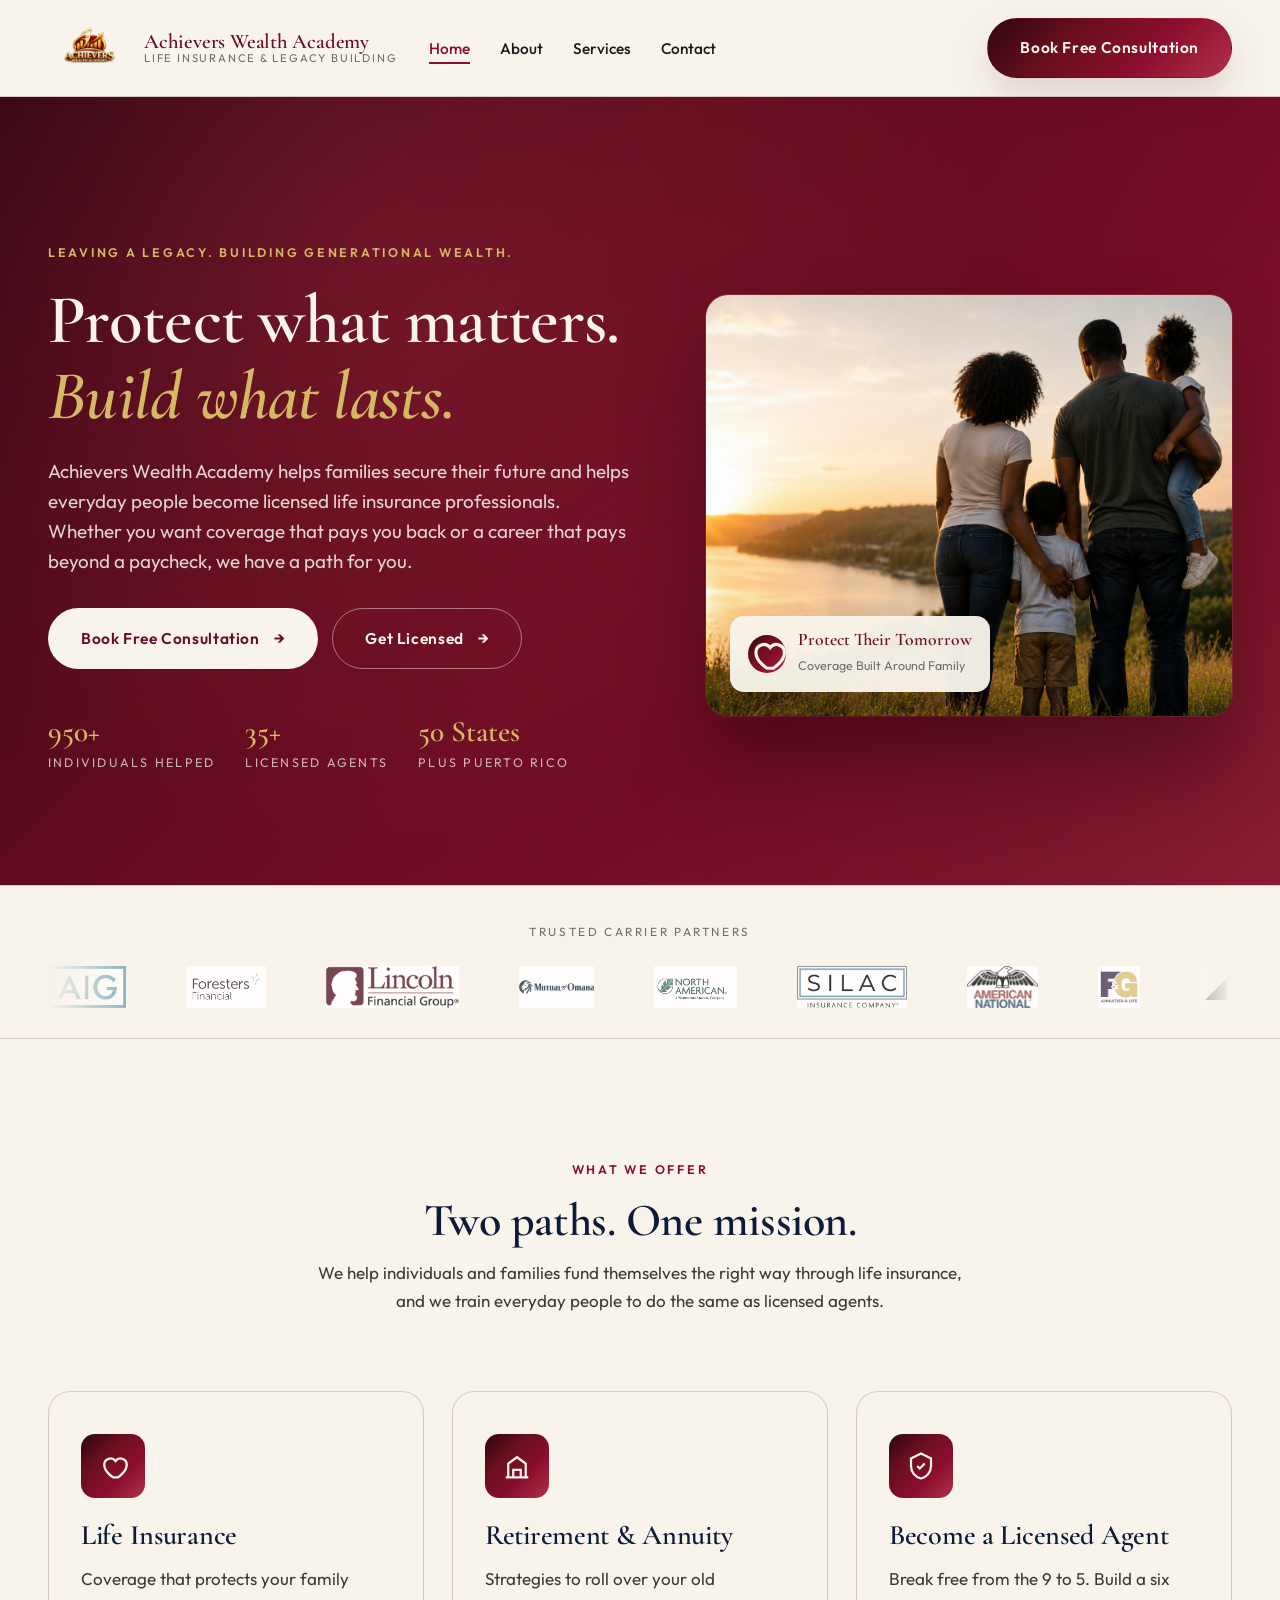
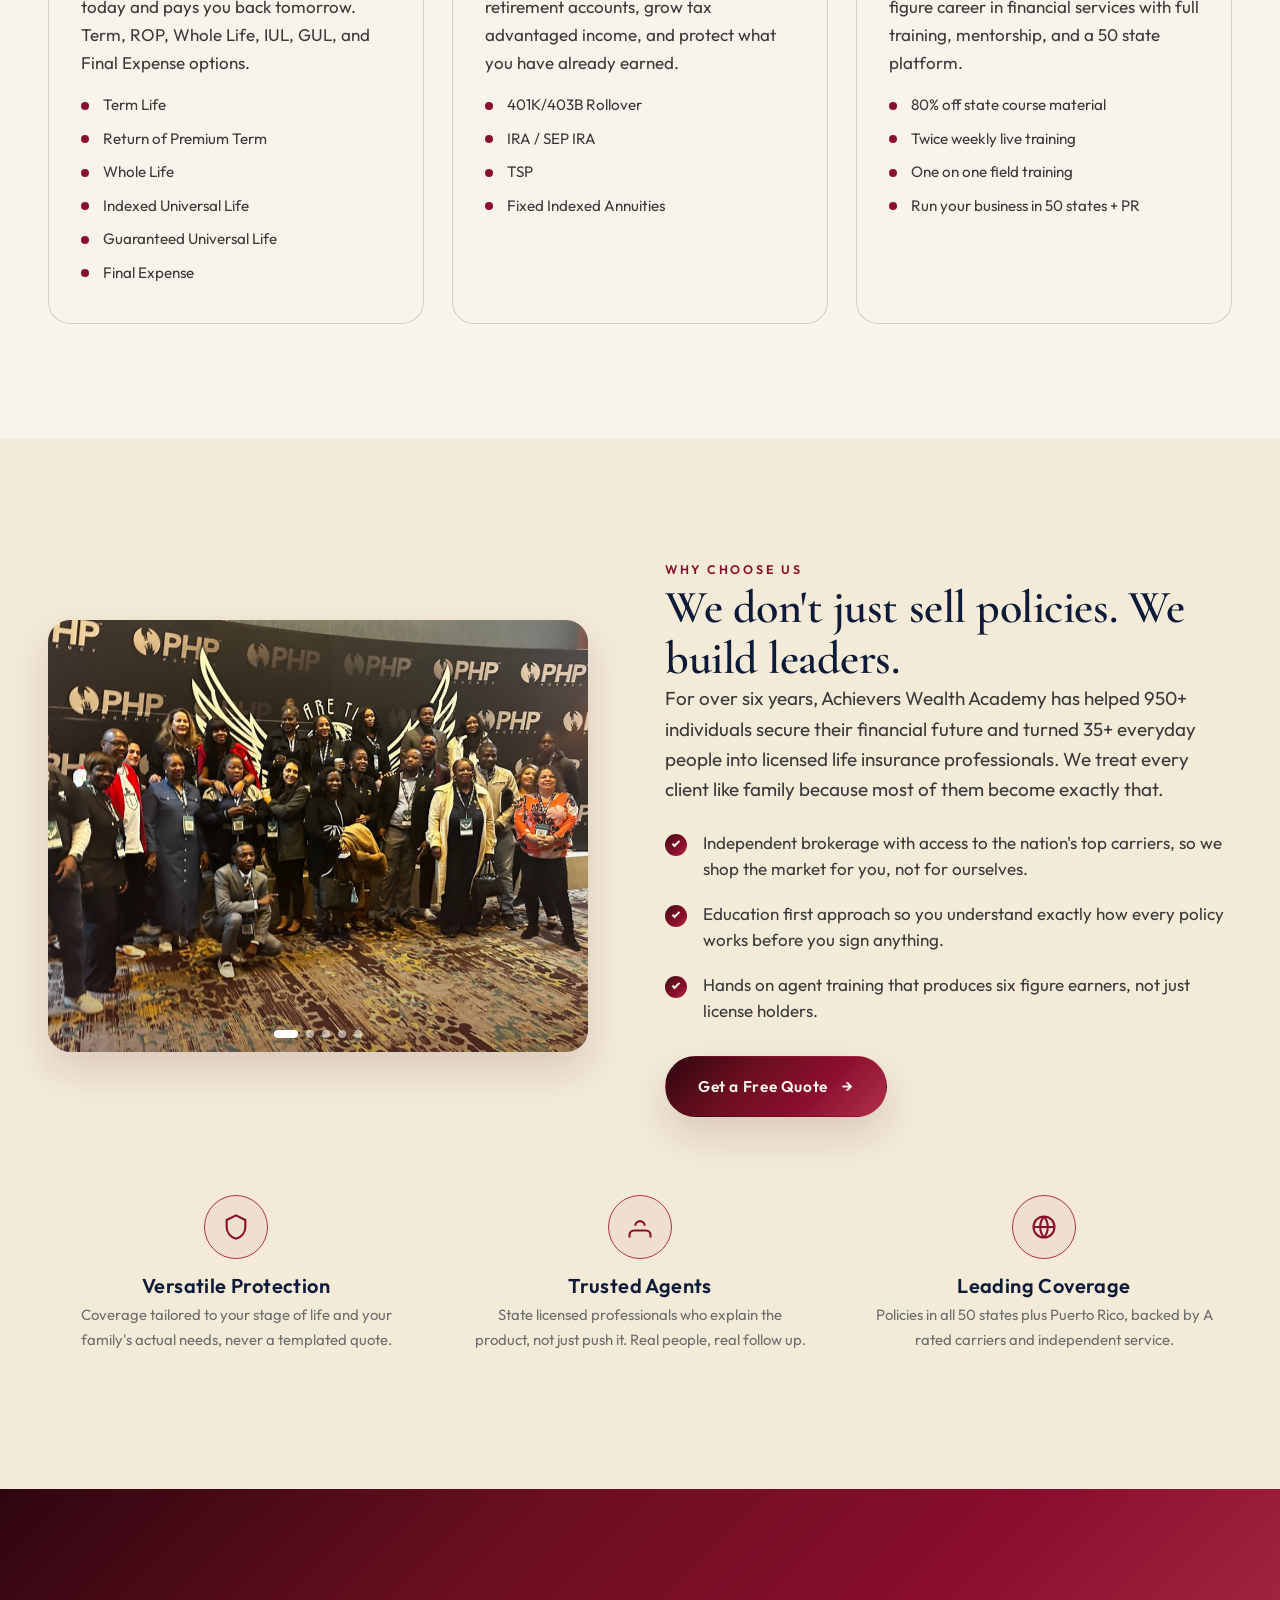
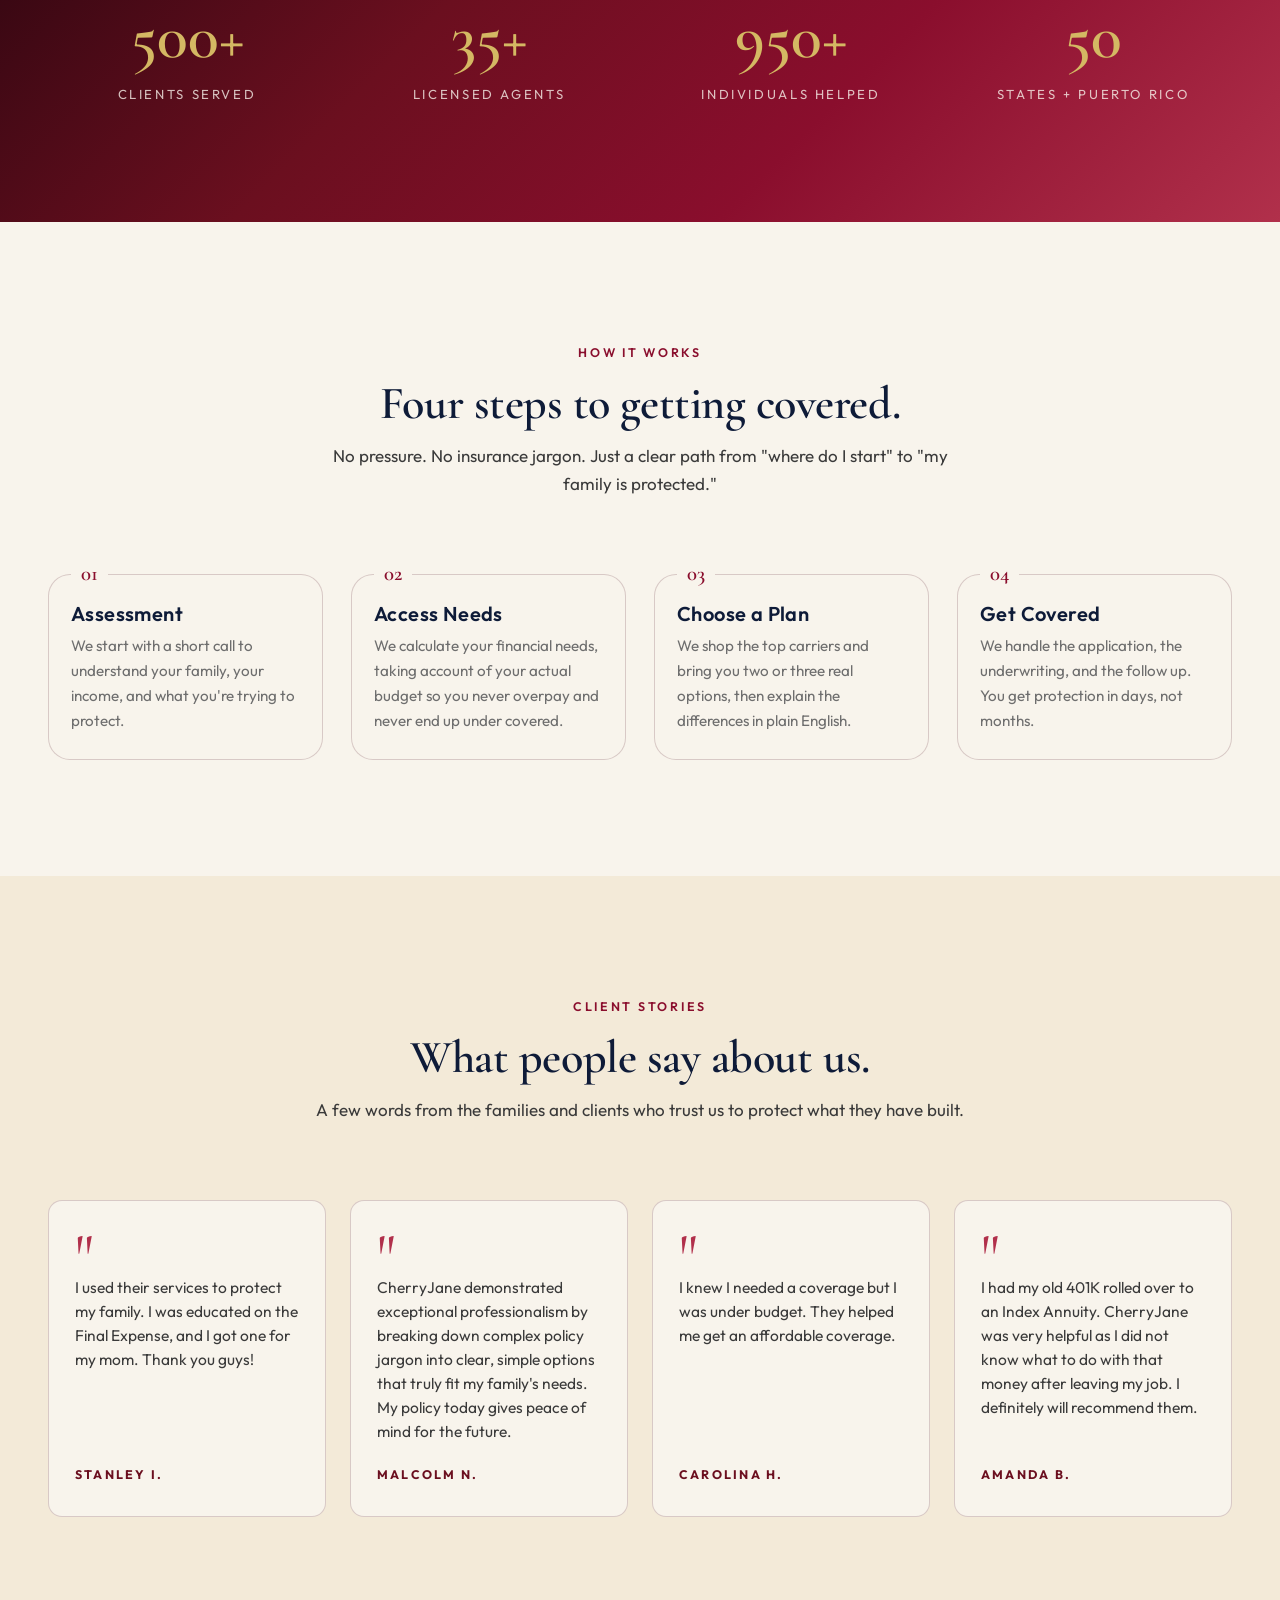
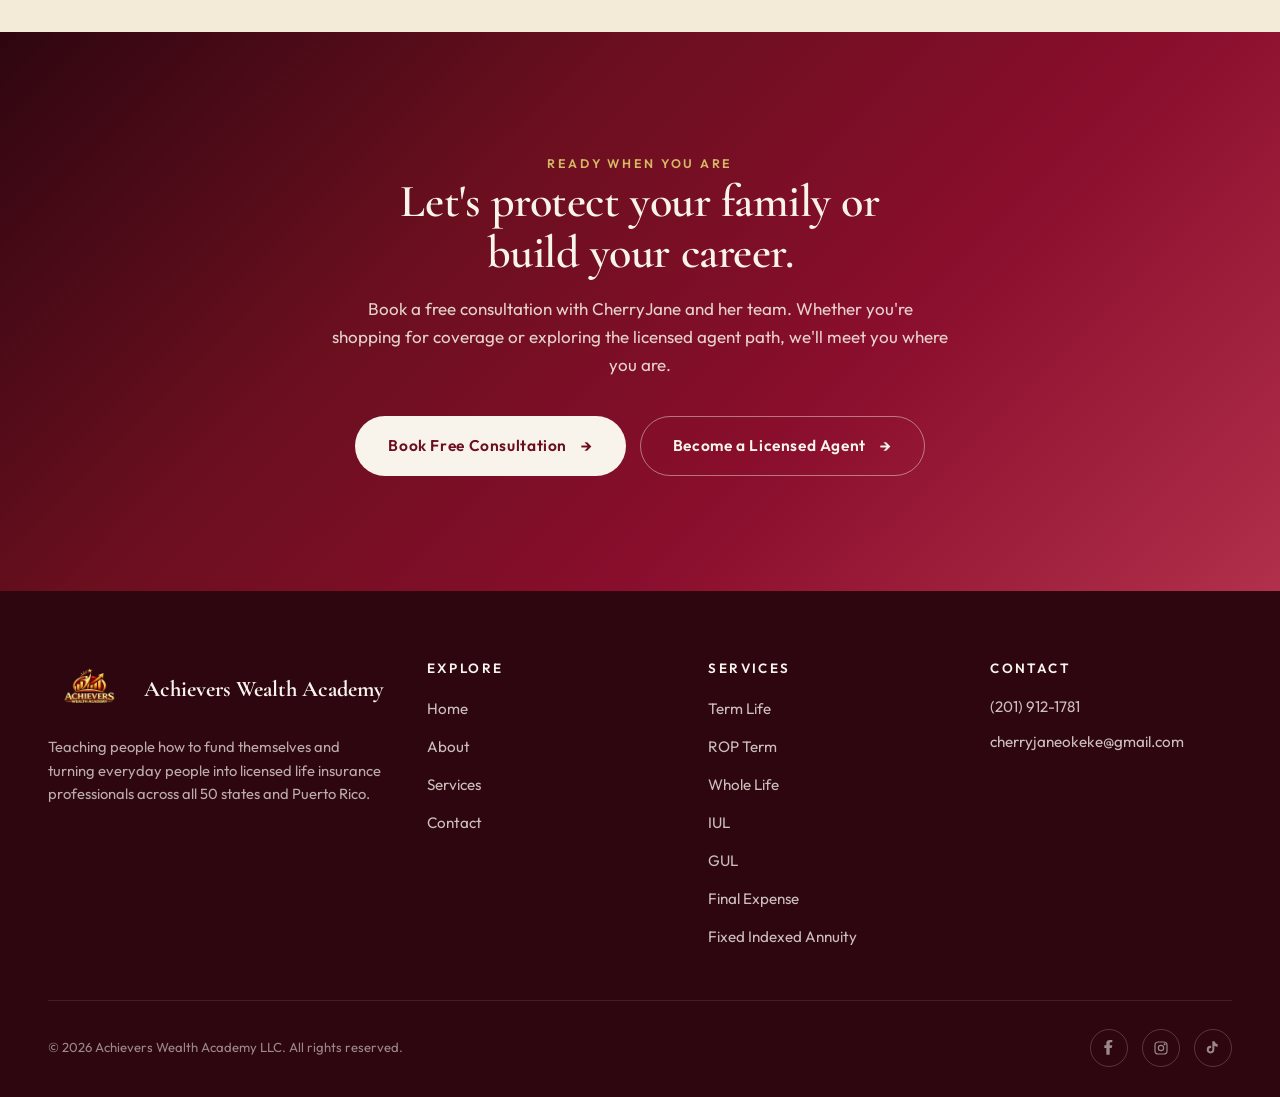
==== commit db02501f: "Add rotating team carousel on Why Choose Us, swap CEO portrait to orange blazer shot Why Choose Us s" ====
--- a/index.html
+++ b/index.html
@@ -185,8 +185,37 @@
 <section class="section section-cream-warm">
   <div class="container">
     <div class="why-grid">
-      <div class="why-image" data-sr>
-        <img src="images/team.jpg" alt="Achievers Wealth Academy team" loading="lazy" />
+      <div class="why-image" data-sr data-carousel data-interval="5000" aria-roledescription="carousel" aria-label="Achievers Wealth Academy team photos">
+        <div class="carousel-track">
+          <div class="carousel-slide is-active" data-index="0" aria-hidden="false">
+            <img src="images/team-1.jpg" alt="Achievers Wealth Academy team standing together in the office" loading="eager" />
+          </div>
+          <div class="carousel-slide" data-index="1" aria-hidden="true">
+            <img src="images/team-2.jpg" alt="Cherry Jane and the team at the PHP Agency national event" loading="lazy" />
+          </div>
+          <div class="carousel-slide" data-index="2" aria-hidden="true">
+            <img src="images/team-3.jpg" alt="Cherry Jane leading a licensing training session with agents" loading="lazy" />
+          </div>
+          <div class="carousel-slide" data-index="3" aria-hidden="true">
+            <img src="images/team-4.jpg" alt="Cherry Jane presenting in front of the agent team during a meeting" loading="lazy" />
+          </div>
+          <div class="carousel-slide" data-index="4" aria-hidden="true">
+            <img src="images/team-5.jpg" alt="Agents seated during a Cherry Jane led training class" loading="lazy" />
+          </div>
+        </div>
+        <button class="carousel-arrow carousel-prev" type="button" aria-label="Previous photo">
+          <svg viewBox="0 0 24 24" fill="none" stroke="currentColor" stroke-width="2" aria-hidden="true"><path d="M15 6l-6 6 6 6"/></svg>
+        </button>
+        <button class="carousel-arrow carousel-next" type="button" aria-label="Next photo">
+          <svg viewBox="0 0 24 24" fill="none" stroke="currentColor" stroke-width="2" aria-hidden="true"><path d="M9 6l6 6-6 6"/></svg>
+        </button>
+        <div class="carousel-dots" role="tablist" aria-label="Choose photo">
+          <button type="button" class="carousel-dot is-active" data-index="0" role="tab" aria-selected="true" aria-label="Photo 1"></button>
+          <button type="button" class="carousel-dot" data-index="1" role="tab" aria-selected="false" aria-label="Photo 2"></button>
+          <button type="button" class="carousel-dot" data-index="2" role="tab" aria-selected="false" aria-label="Photo 3"></button>
+          <button type="button" class="carousel-dot" data-index="3" role="tab" aria-selected="false" aria-label="Photo 4"></button>
+          <button type="button" class="carousel-dot" data-index="4" role="tab" aria-selected="false" aria-label="Photo 5"></button>
+        </div>
       </div>
       <div data-sr data-sr-d="1">
         <span class="eyebrow">Why Choose Us</span>
--- a/css/style.css
+++ b/css/style.css
@@ -459,6 +459,8 @@
 
   .nav-toggle {
     display: inline-flex;
+    position: relative;
+    z-index: 95;
   }
 
   .nav-mobile-open .nav-drawer {
@@ -473,7 +475,7 @@
     animation: drawer-in 0.32s var(--ease);
   }
 
-  .nav-mobile-open .nav-links {
+  .nav-mobile-open .nav-drawer .nav-links {
     display: flex;
     flex-direction: column;
     align-items: center;
@@ -484,7 +486,7 @@
     padding: 0;
   }
 
-  .nav-mobile-open .nav-links a {
+  .nav-mobile-open .nav-drawer .nav-links a {
     font-family: var(--font-display);
     font-size: 2rem;
     color: var(--burgundy-700);
@@ -494,16 +496,16 @@
     animation: drawer-item 0.4s var(--ease) backwards;
   }
 
-  .nav-mobile-open .nav-links li:nth-child(1) a { animation-delay: 0.08s; }
-  .nav-mobile-open .nav-links li:nth-child(2) a { animation-delay: 0.14s; }
-  .nav-mobile-open .nav-links li:nth-child(3) a { animation-delay: 0.20s; }
-  .nav-mobile-open .nav-links li:nth-child(4) a { animation-delay: 0.26s; }
-
-  .nav-mobile-open .nav-links a::after {
+  .nav-mobile-open .nav-drawer .nav-links li:nth-child(1) a { animation-delay: 0.08s; }
+  .nav-mobile-open .nav-drawer .nav-links li:nth-child(2) a { animation-delay: 0.14s; }
+  .nav-mobile-open .nav-drawer .nav-links li:nth-child(3) a { animation-delay: 0.20s; }
+  .nav-mobile-open .nav-drawer .nav-links li:nth-child(4) a { animation-delay: 0.26s; }
+
+  .nav-mobile-open .nav-drawer .nav-links a::after {
     display: none;
   }
 
-  .nav-mobile-open .nav-links a.active {
+  .nav-mobile-open .nav-drawer .nav-links a.active {
     color: var(--burgundy-500);
     border-bottom: 1.5px solid var(--burgundy-500);
   }
@@ -947,11 +949,11 @@
 }
 
 .split.reverse .split-text {
+  order: 1;
+}
+
+.split.reverse .split-image {
   order: 2;
-}
-
-.split.reverse .split-image {
-  order: 1;
 }
 
 .split-image {
@@ -1281,6 +1283,7 @@
   width: 100%;
   height: 100%;
   object-fit: cover;
+  display: block;
 }
 
 .why-image::before {
@@ -1288,7 +1291,116 @@
   position: absolute;
   inset: 0;
   background: linear-gradient(180deg, transparent 55%, rgba(46, 6, 16, 0.35));
+  z-index: 2;
+  pointer-events: none;
+}
+
+.carousel-track {
+  position: absolute;
+  inset: 0;
   z-index: 1;
+}
+
+.carousel-slide {
+  position: absolute;
+  inset: 0;
+  opacity: 0;
+  transition: opacity 900ms ease;
+  will-change: opacity;
+}
+
+.carousel-slide.is-active {
+  opacity: 1;
+}
+
+.carousel-arrow {
+  position: absolute;
+  top: 50%;
+  transform: translateY(-50%);
+  width: 44px;
+  height: 44px;
+  border-radius: 50%;
+  border: 0;
+  background: rgba(255, 255, 255, 0.82);
+  color: var(--burgundy-700, #6b0f1f);
+  display: grid;
+  place-items: center;
+  cursor: pointer;
+  z-index: 3;
+  box-shadow: 0 6px 18px rgba(46, 6, 16, 0.25);
+  transition: background 200ms ease, transform 200ms ease, opacity 200ms ease;
+  opacity: 0;
+}
+
+.why-image:hover .carousel-arrow,
+.why-image:focus-within .carousel-arrow {
+  opacity: 1;
+}
+
+.carousel-arrow:hover {
+  background: #fff;
+  transform: translateY(-50%) scale(1.06);
+}
+
+.carousel-arrow:focus-visible {
+  outline: 2px solid var(--burgundy-500, #8a0e2d);
+  outline-offset: 2px;
+  opacity: 1;
+}
+
+.carousel-arrow svg {
+  width: 20px;
+  height: 20px;
+}
+
+.carousel-prev { left: 14px; }
+.carousel-next { right: 14px; }
+
+.carousel-dots {
+  position: absolute;
+  left: 0;
+  right: 0;
+  bottom: 14px;
+  display: flex;
+  justify-content: center;
+  gap: 8px;
+  z-index: 3;
+}
+
+.carousel-dot {
+  width: 8px;
+  height: 8px;
+  padding: 0;
+  border-radius: 50%;
+  border: 0;
+  background: rgba(255, 255, 255, 0.55);
+  cursor: pointer;
+  transition: width 250ms ease, background 250ms ease;
+}
+
+.carousel-dot.is-active {
+  width: 24px;
+  border-radius: 4px;
+  background: #fff;
+}
+
+.carousel-dot:focus-visible {
+  outline: 2px solid #fff;
+  outline-offset: 2px;
+}
+
+@media (max-width: 600px) {
+  .carousel-arrow {
+    opacity: 1;
+    width: 38px;
+    height: 38px;
+  }
+}
+
+@media (prefers-reduced-motion: reduce) {
+  .carousel-slide {
+    transition: none;
+  }
 }
 
 .why-list {
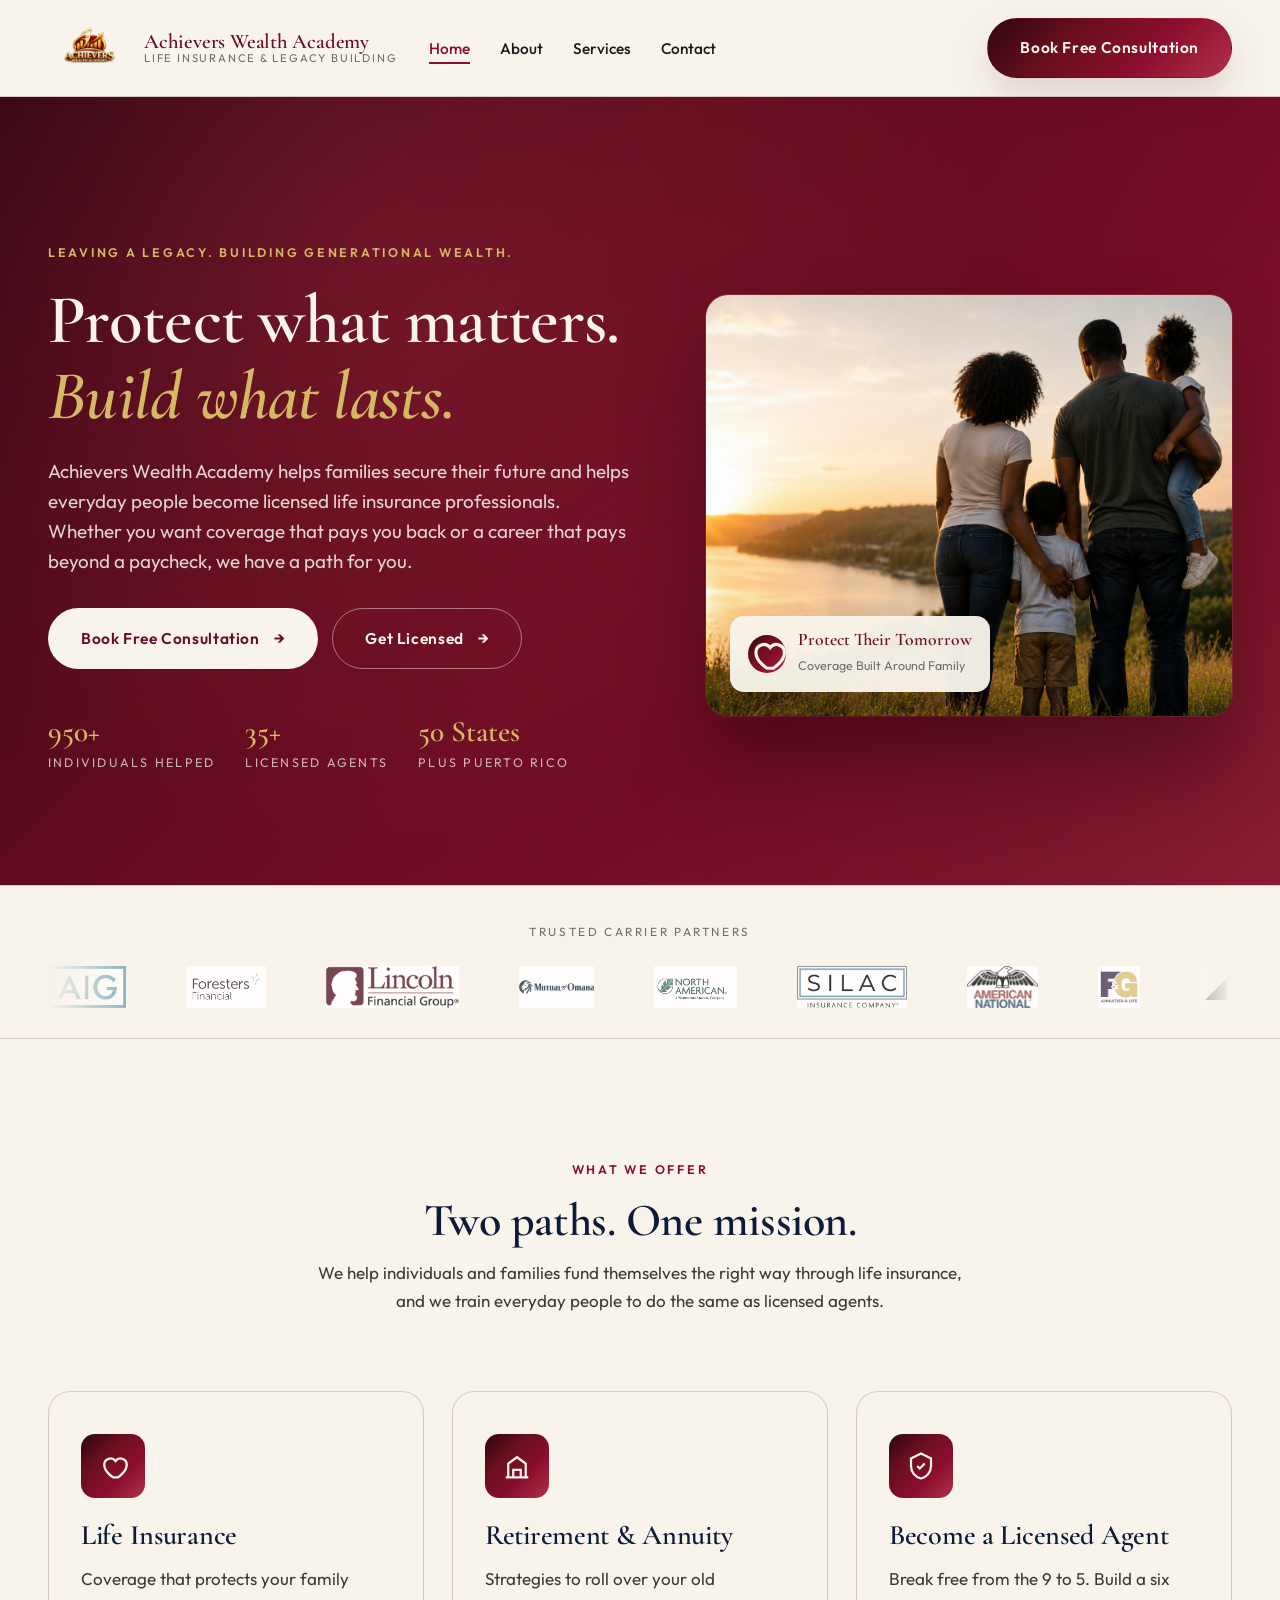
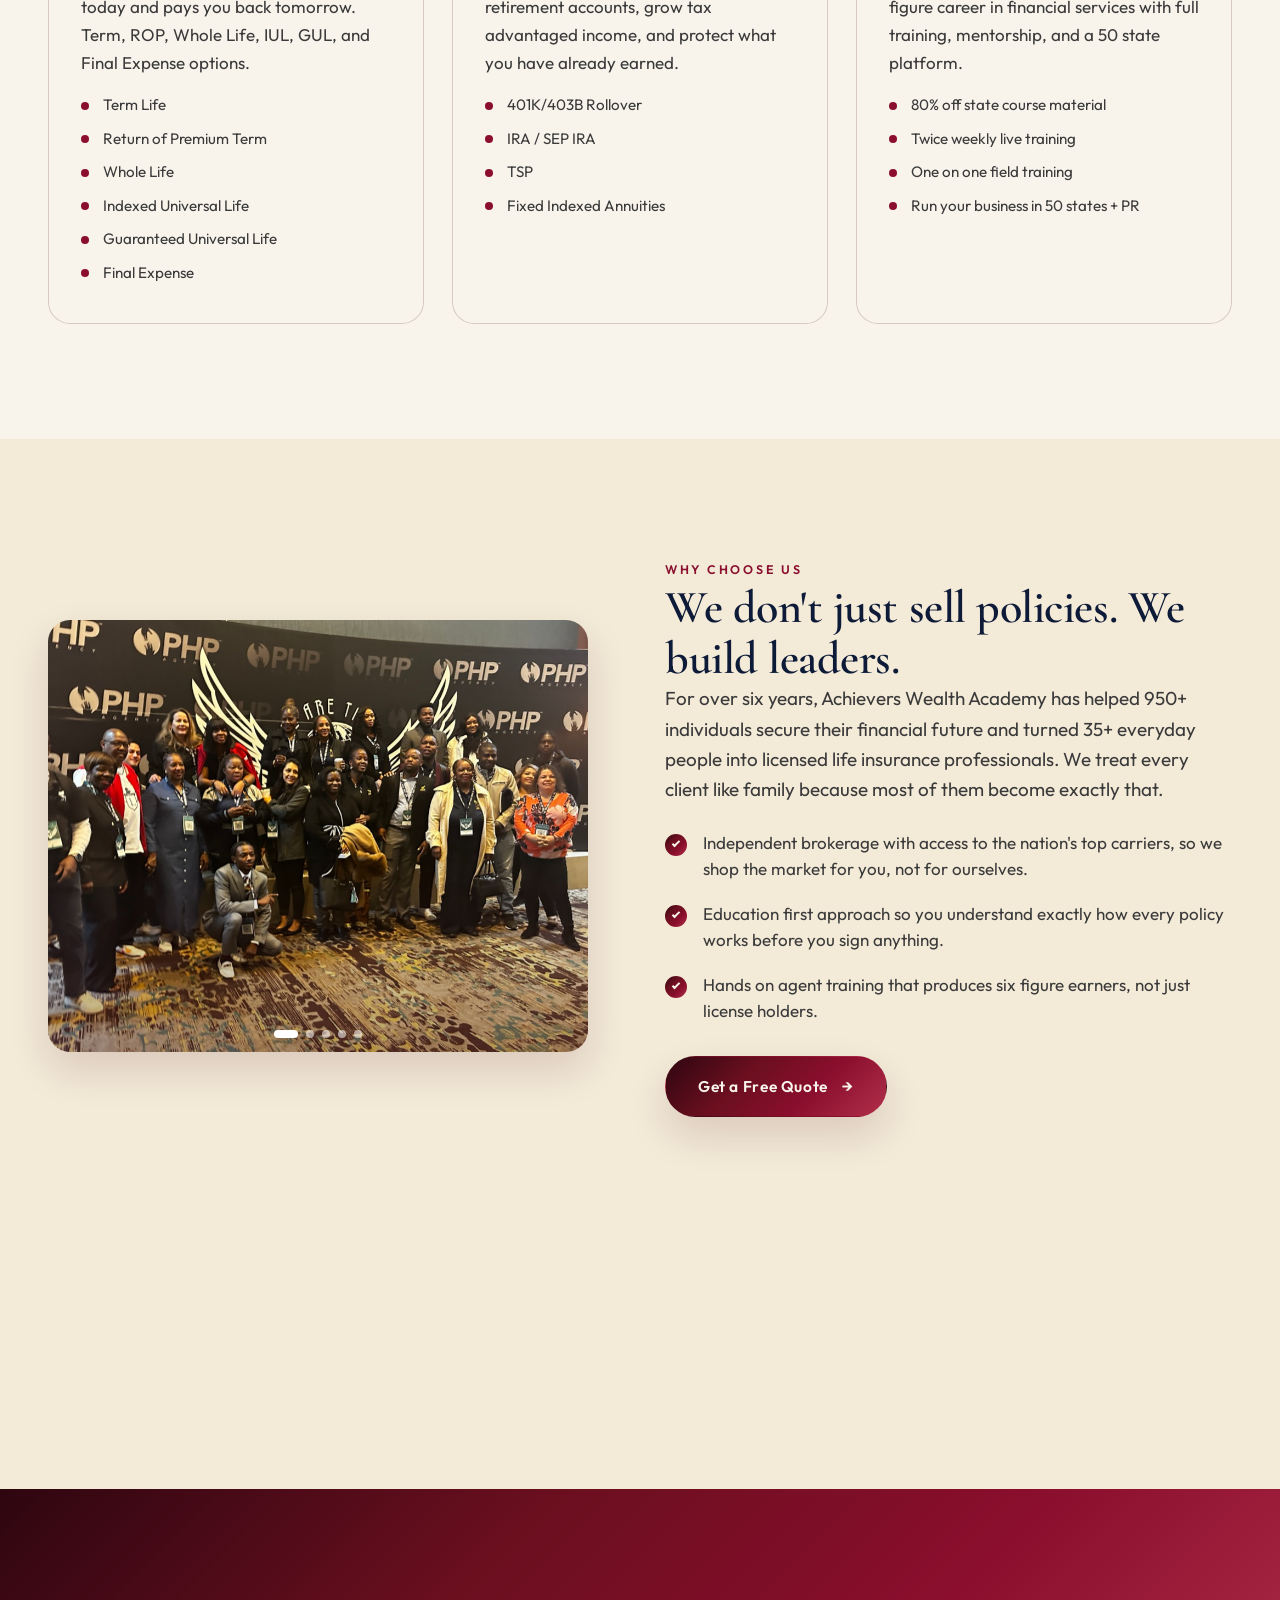
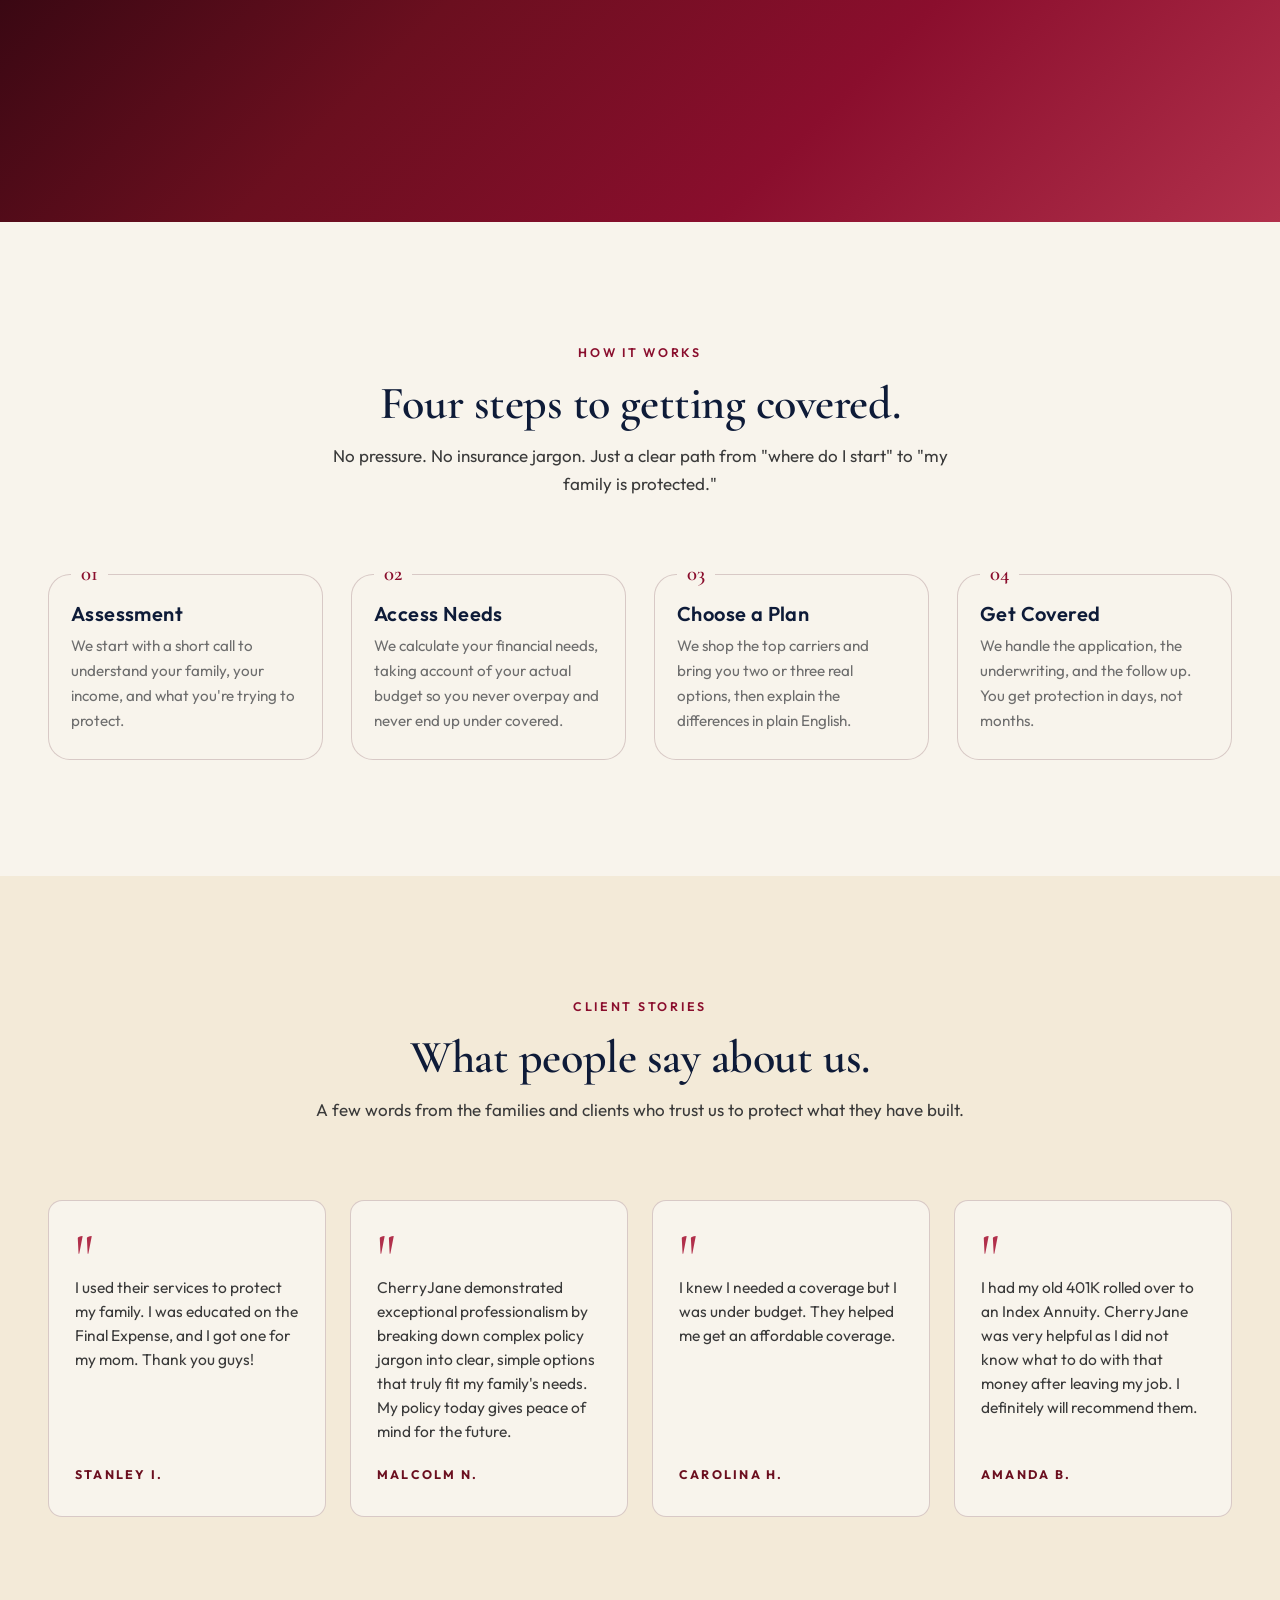
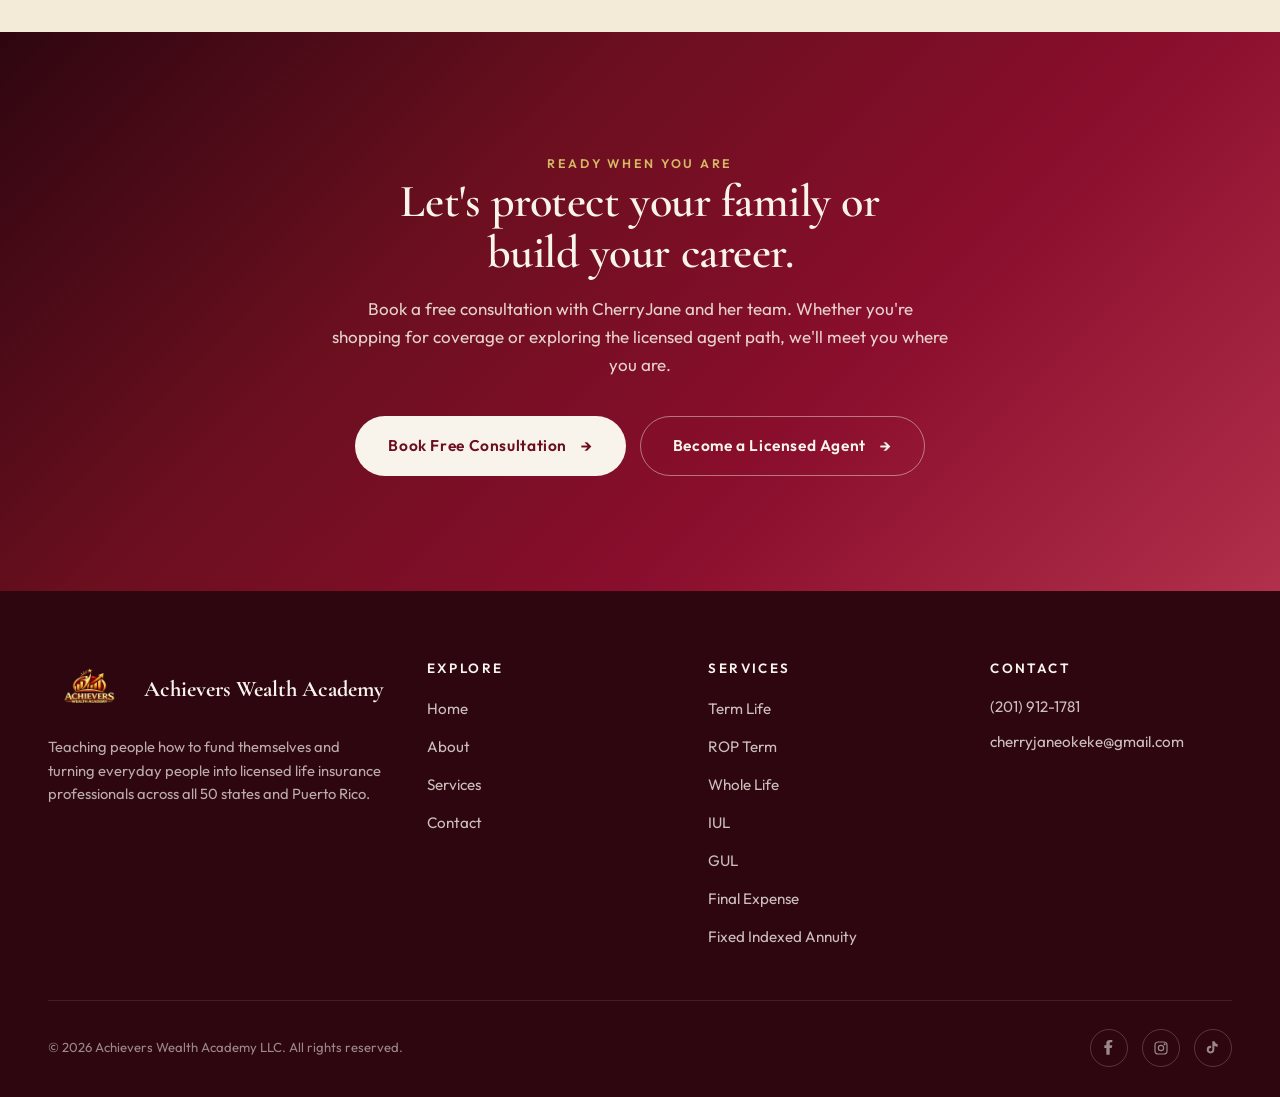
==== commit 7d275b8f: "Morph mobile burger into an X when open Replace the static SVG hamburger with three animated bars on" ====
--- a/index.html
+++ b/index.html
@@ -31,7 +31,9 @@
       </ul>
       <a href="contact.html" class="btn btn-primary nav-cta">Book Free Consultation</a>
       <button class="nav-toggle" type="button" aria-label="Toggle menu" aria-expanded="false">
-        <svg viewBox="0 0 24 24" fill="none" stroke="currentColor" stroke-width="2"><path d="M4 7h16M4 12h16M4 17h16"/></svg>
+        <span class="nav-toggle-bar"></span>
+        <span class="nav-toggle-bar"></span>
+        <span class="nav-toggle-bar"></span>
       </button>
     </nav>
   </div>
--- a/css/style.css
+++ b/css/style.css
@@ -416,23 +416,42 @@
 
 .nav-toggle {
   display: none;
-  width: 42px;
-  height: 42px;
+  width: 44px;
+  height: 44px;
   border-radius: var(--radius-sm);
-  align-items: center;
-  justify-content: center;
   background: transparent;
-  color: var(--burgundy-700);
-}
-
-.nav-toggle svg {
-  width: 26px;
-  height: 26px;
-  transition: transform 0.3s var(--ease);
-}
-
-.nav-mobile-open .nav-toggle svg {
-  transform: rotate(90deg);
+  border: none;
+  cursor: pointer;
+  padding: 0;
+  position: relative;
+}
+
+.nav-toggle-bar {
+  position: absolute;
+  left: 10px;
+  right: 10px;
+  height: 2px;
+  background: var(--burgundy-700);
+  border-radius: 2px;
+  transition: transform 0.28s var(--ease), opacity 0.18s var(--ease), top 0.28s var(--ease);
+}
+
+.nav-toggle-bar:nth-child(1) { top: 14px; }
+.nav-toggle-bar:nth-child(2) { top: 21px; }
+.nav-toggle-bar:nth-child(3) { top: 28px; }
+
+.nav-mobile-open .nav-toggle-bar:nth-child(1) {
+  top: 21px;
+  transform: rotate(45deg);
+}
+
+.nav-mobile-open .nav-toggle-bar:nth-child(2) {
+  opacity: 0;
+}
+
+.nav-mobile-open .nav-toggle-bar:nth-child(3) {
+  top: 21px;
+  transform: rotate(-45deg);
 }
 
 @media (max-width: 980px) {
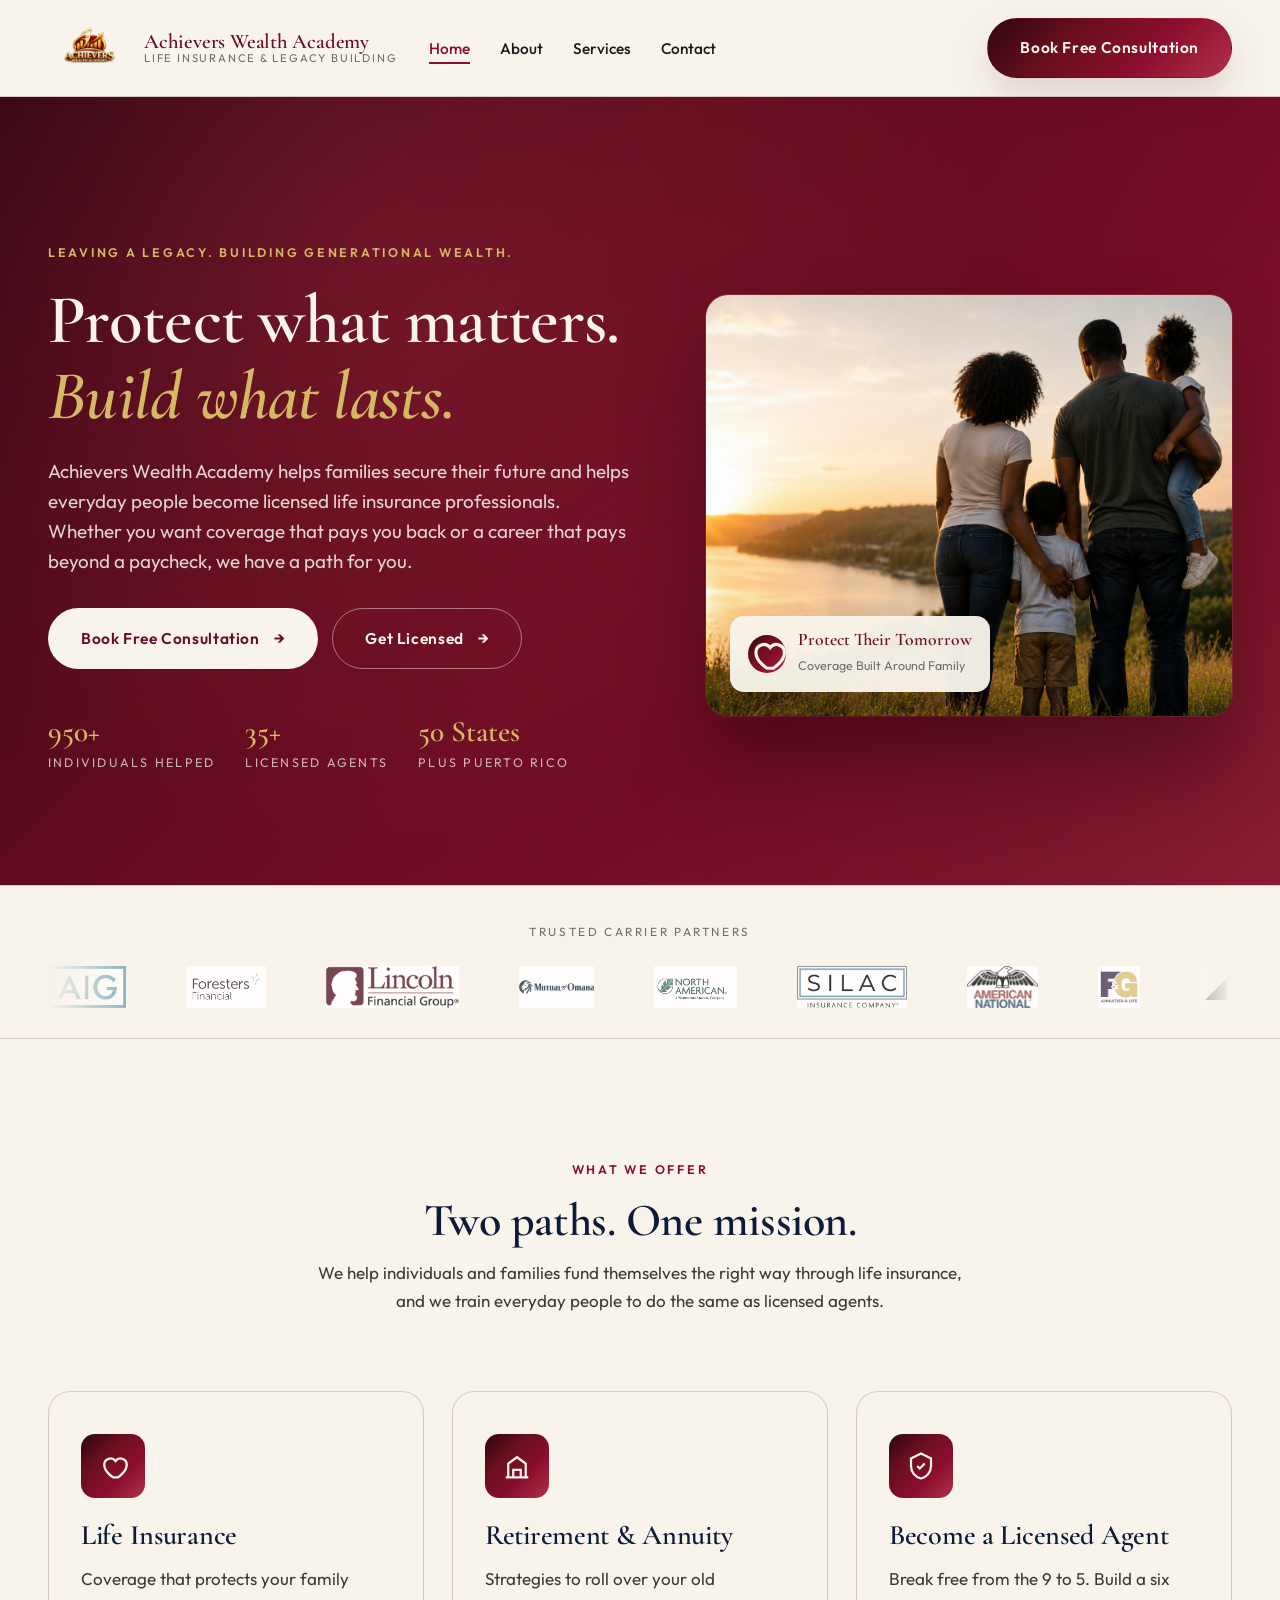
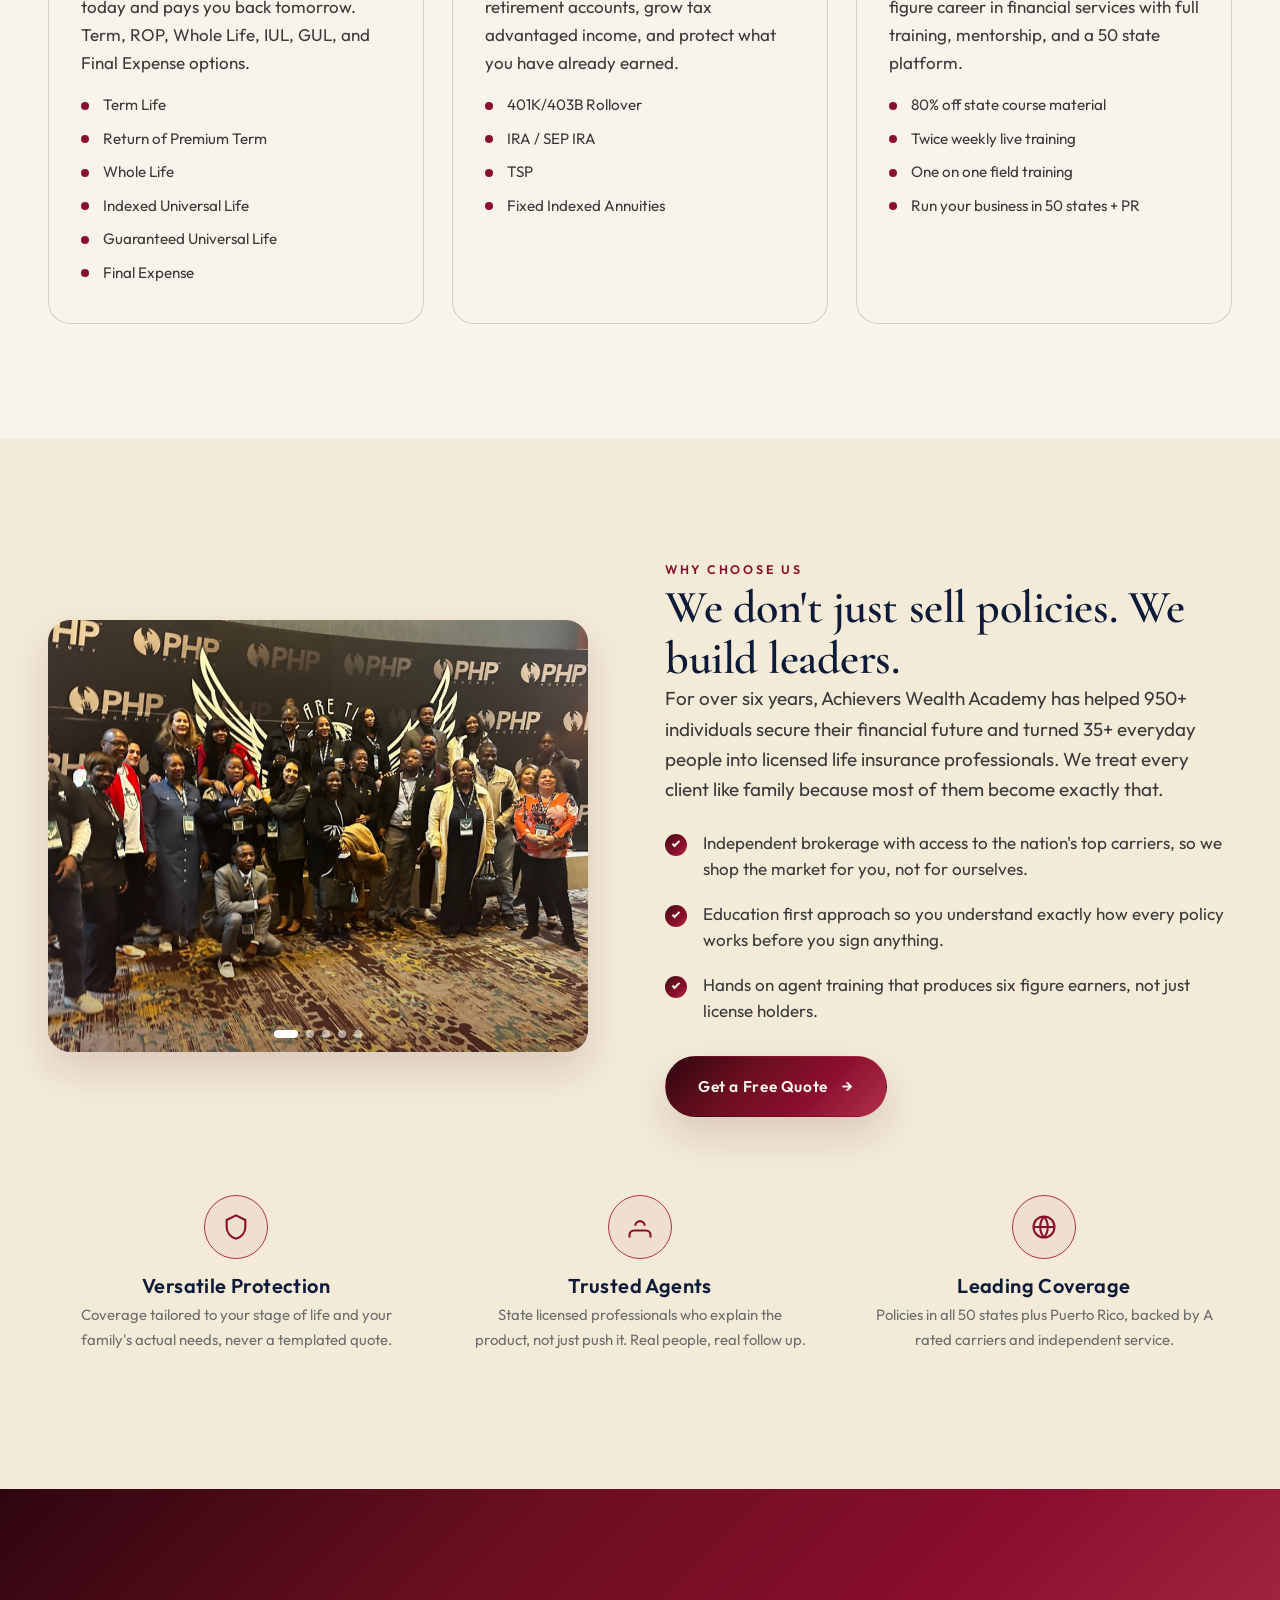
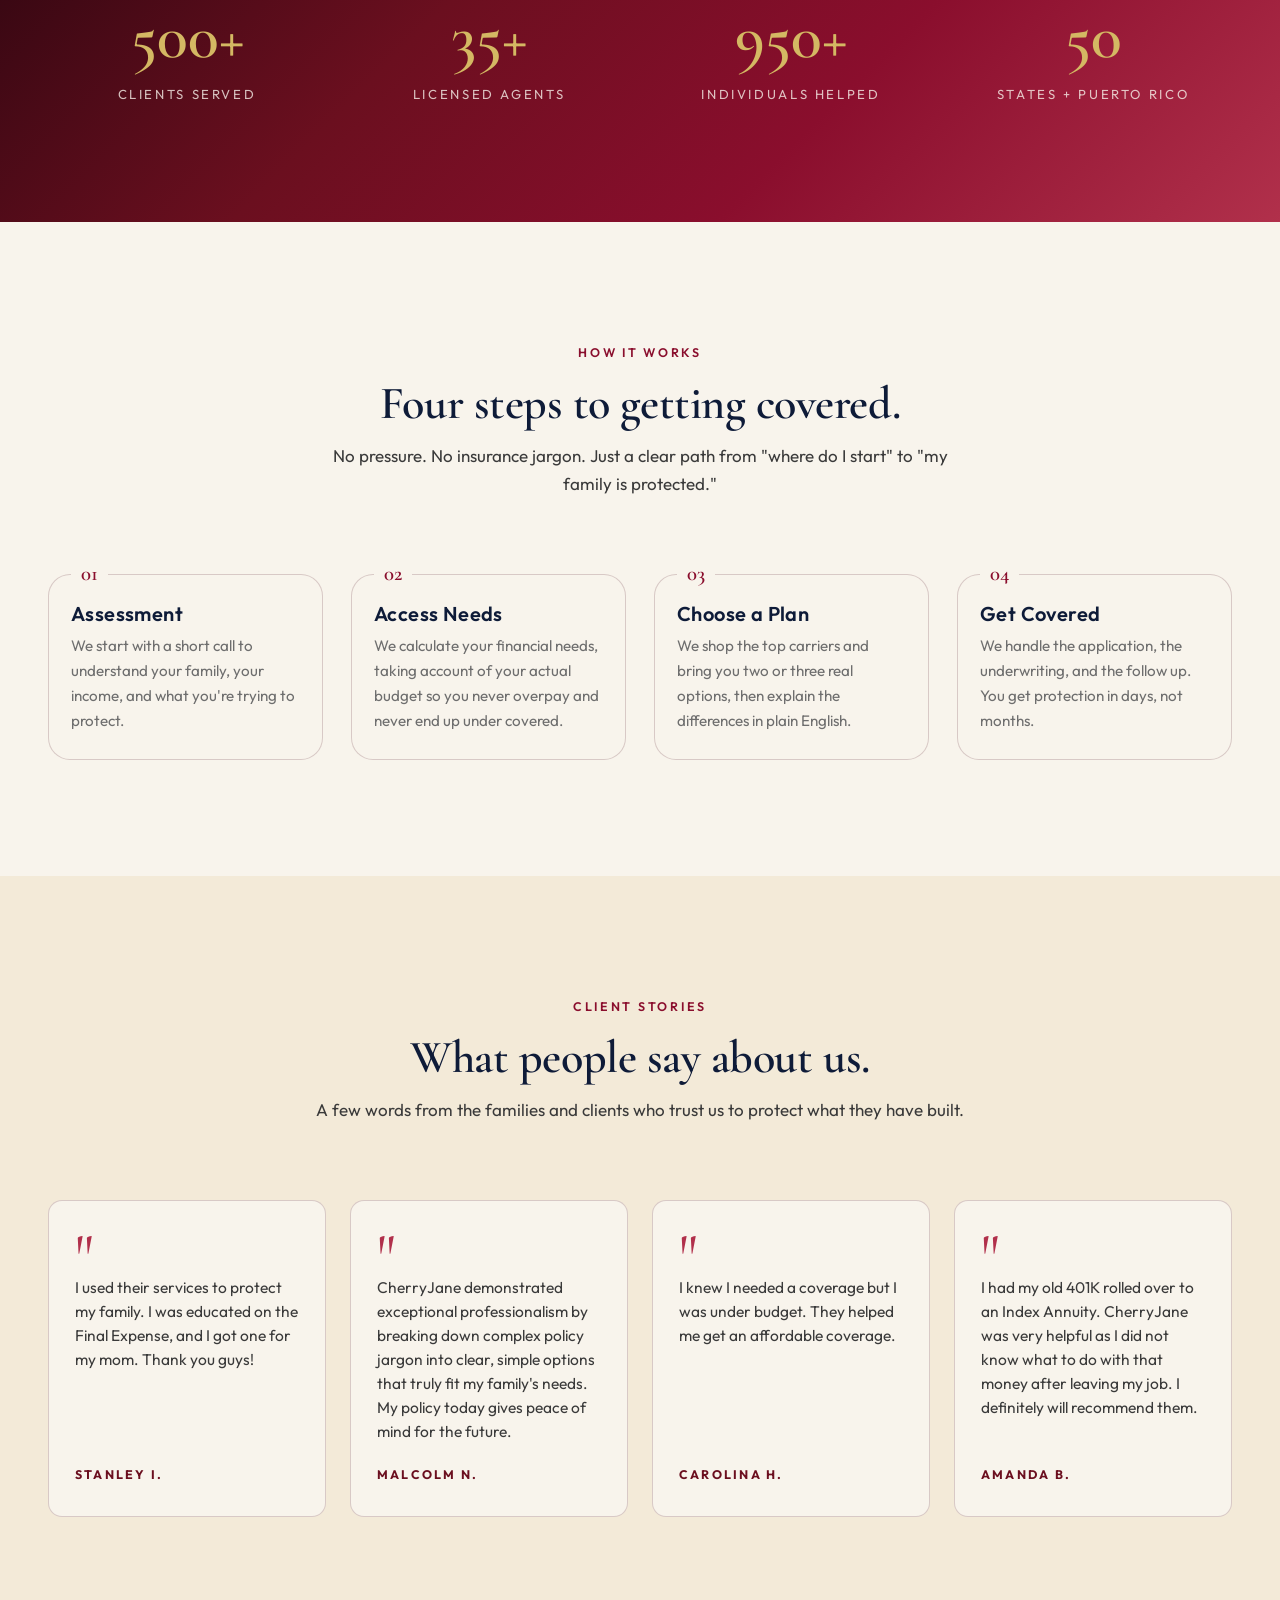
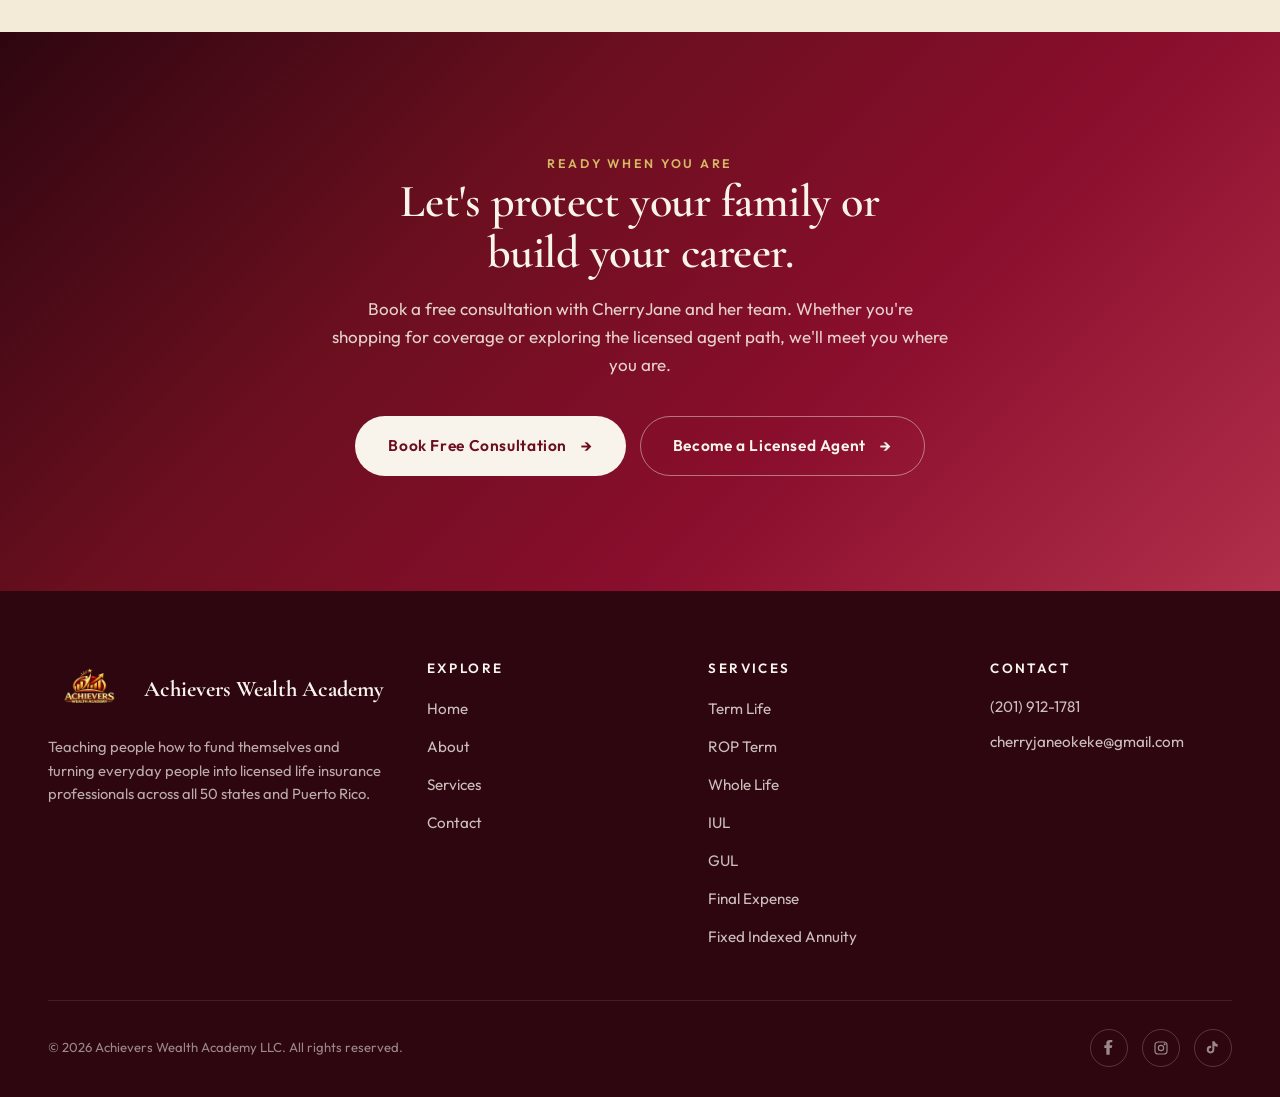
==== commit 990f1e04: "Fix mobile drawer leaking page content behind it The drawer sat inside the site header, which uses b" ====
--- a/index.html
+++ b/index.html
@@ -37,24 +37,24 @@
       </button>
     </nav>
   </div>
-
-  <div class="nav-drawer" aria-hidden="true">
-    <ul class="nav-links">
-      <li><a href="index.html" class="active">Home</a></li>
-      <li><a href="about.html">About</a></li>
-      <li><a href="services.html">Services</a></li>
-      <li><a href="contact.html">Contact</a></li>
-    </ul>
-    <div class="nav-cta-mobile">
-      <a href="contact.html" class="btn btn-primary">Book Free Consultation</a>
-      <a href="services.html#get-licensed" class="btn btn-outline">Get Licensed</a>
-      <div class="nav-contact-mini">
-        <a href="tel:+12019121781">(201) 912-1781</a><br />
-        <a href="mailto:cherryjaneokeke@gmail.com">cherryjaneokeke@gmail.com</a>
-      </div>
-    </div>
-  </div>
 </header>
+
+<div class="nav-drawer" aria-hidden="true">
+  <ul class="nav-links">
+    <li><a href="index.html" class="active">Home</a></li>
+    <li><a href="about.html">About</a></li>
+    <li><a href="services.html">Services</a></li>
+    <li><a href="contact.html">Contact</a></li>
+  </ul>
+  <div class="nav-cta-mobile">
+    <a href="contact.html" class="btn btn-primary">Book Free Consultation</a>
+    <a href="services.html#get-licensed" class="btn btn-outline">Get Licensed</a>
+    <div class="nav-contact-mini">
+      <a href="tel:+12019121781">(201) 912-1781</a><br />
+      <a href="mailto:cherryjaneokeke@gmail.com">cherryjaneokeke@gmail.com</a>
+    </div>
+  </div>
+</div>
 
 <main>
 
--- a/css/style.css
+++ b/css/style.css
@@ -418,12 +418,22 @@
   display: none;
   width: 44px;
   height: 44px;
-  border-radius: var(--radius-sm);
-  background: transparent;
-  border: none;
+  border-radius: 12px;
+  background: var(--cream);
+  border: 1px solid var(--line-warm);
+  box-shadow: 0 2px 8px rgba(74, 10, 23, 0.08);
   cursor: pointer;
   padding: 0;
   position: relative;
+  transition: background 0.24s var(--ease), box-shadow 0.24s var(--ease);
+}
+
+.nav-toggle:hover {
+  box-shadow: 0 4px 12px rgba(74, 10, 23, 0.14);
+}
+
+.nav-mobile-open .nav-toggle {
+  background: var(--cream);
 }
 
 .nav-toggle-bar {
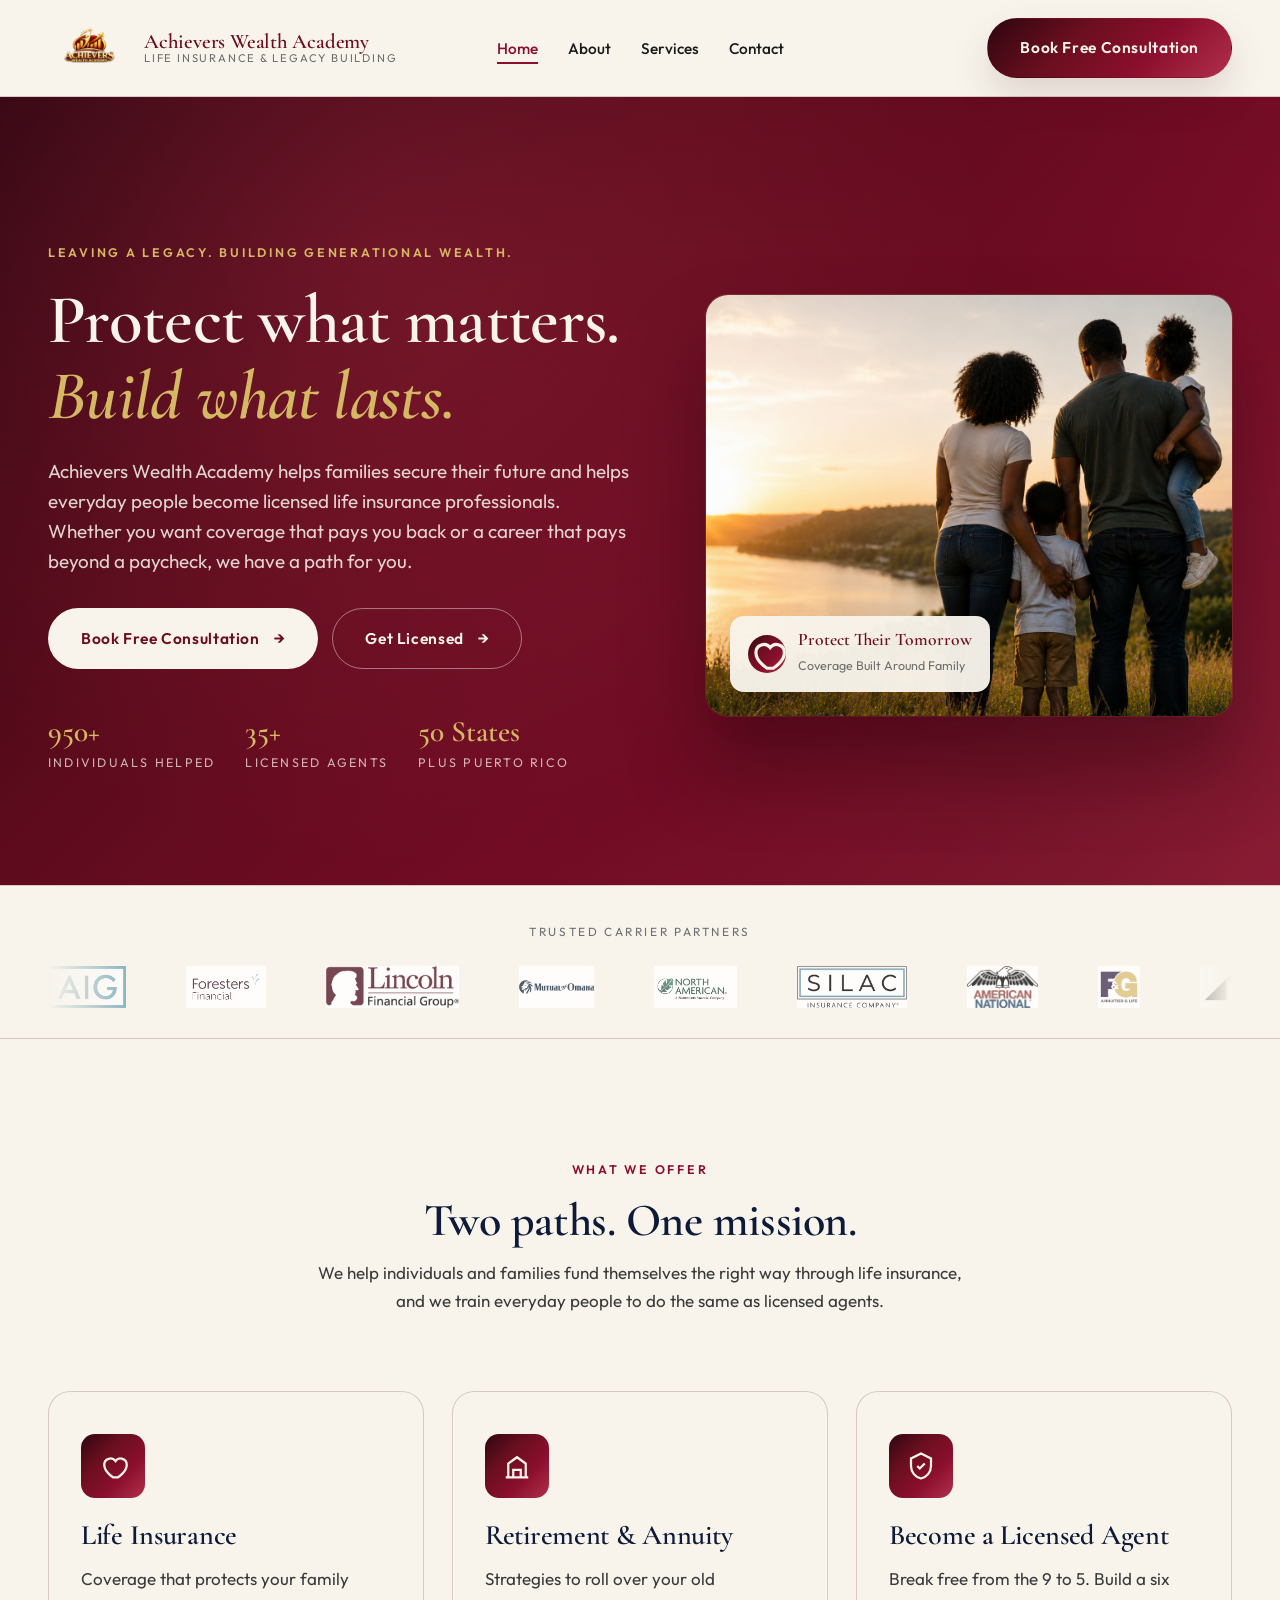
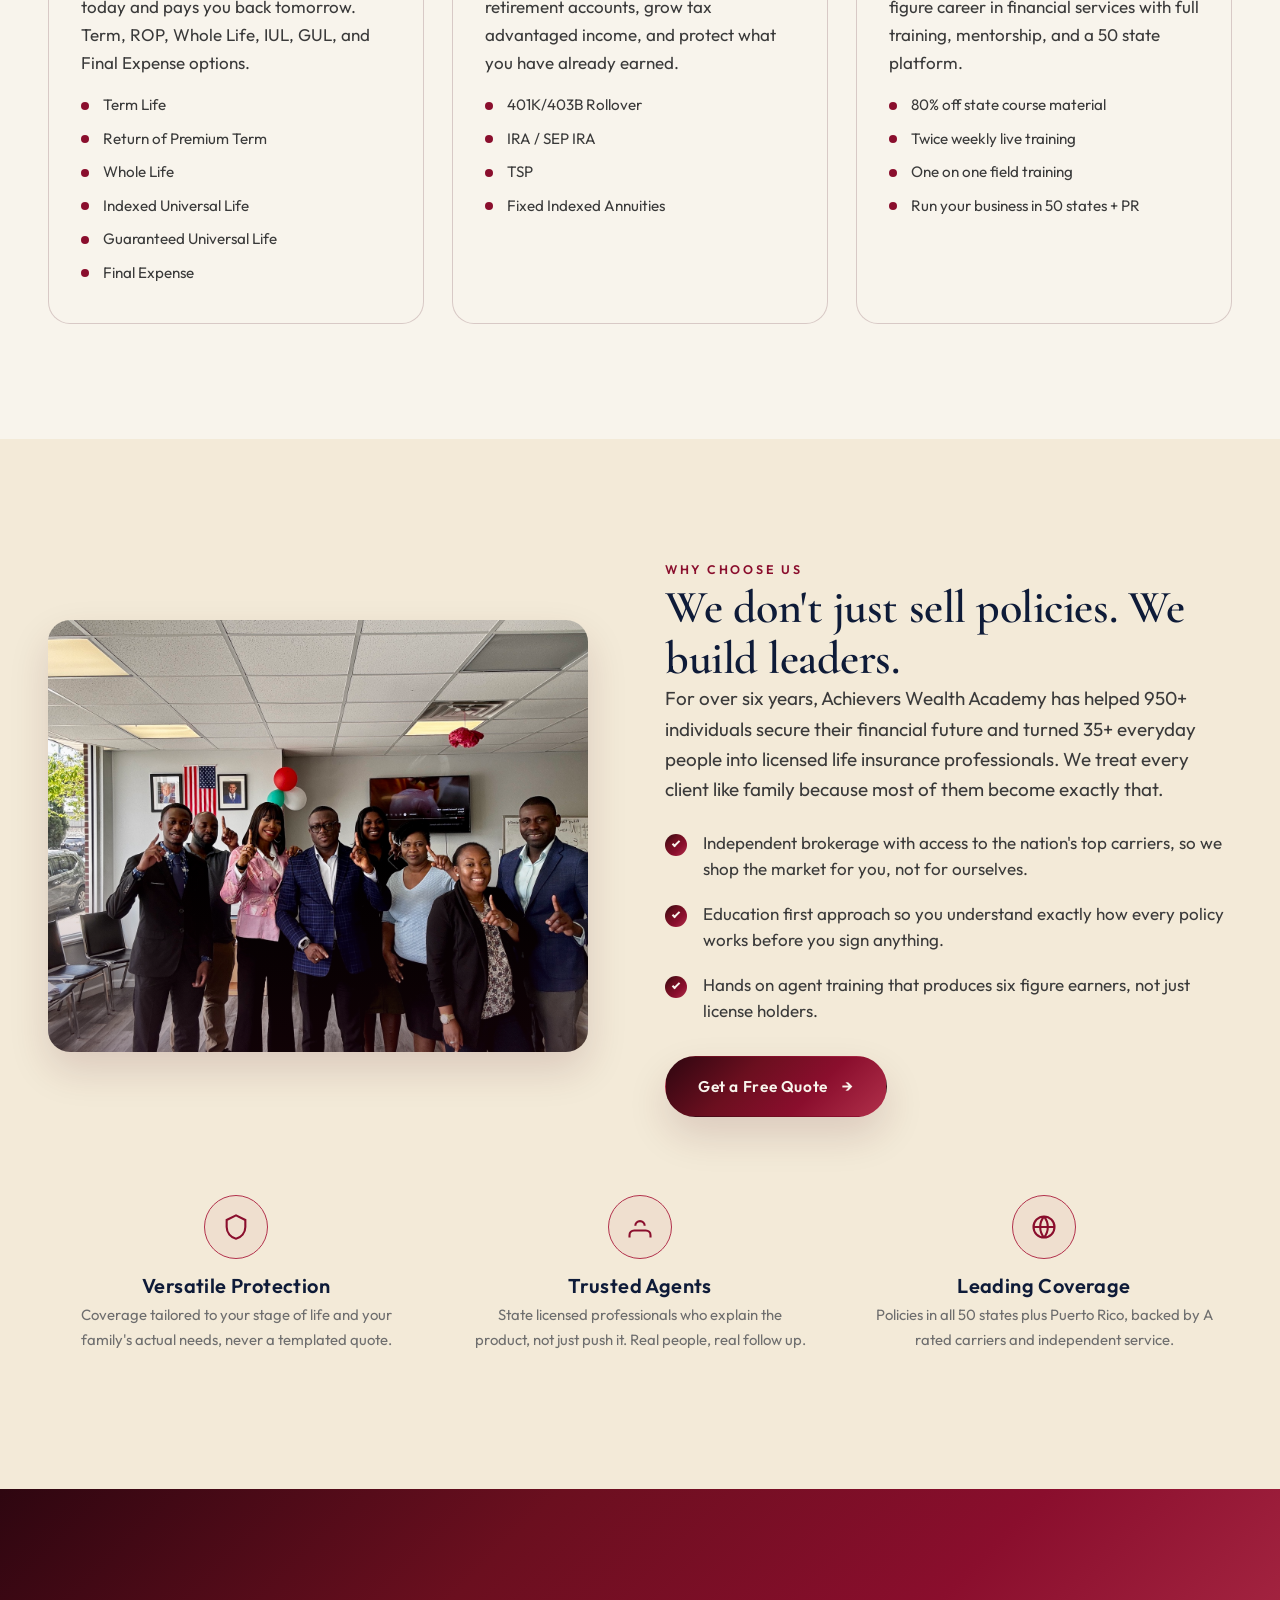
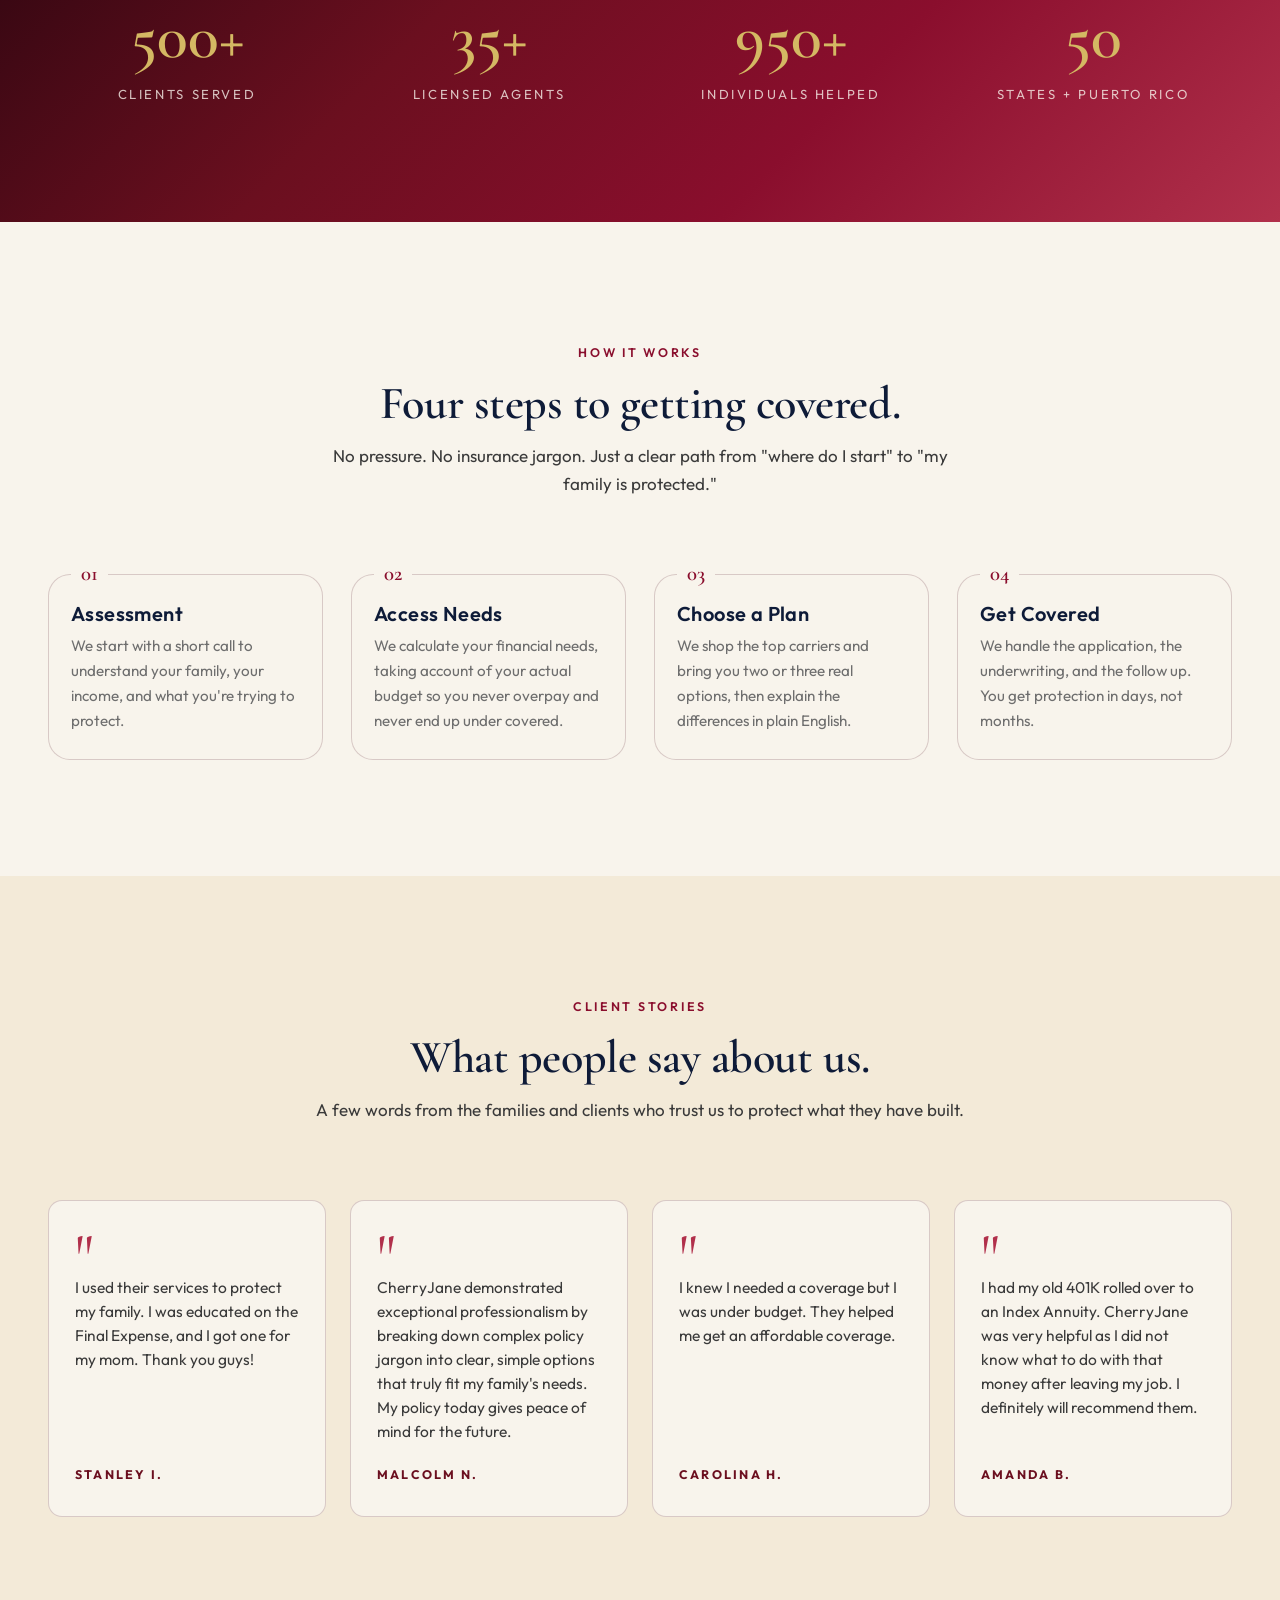
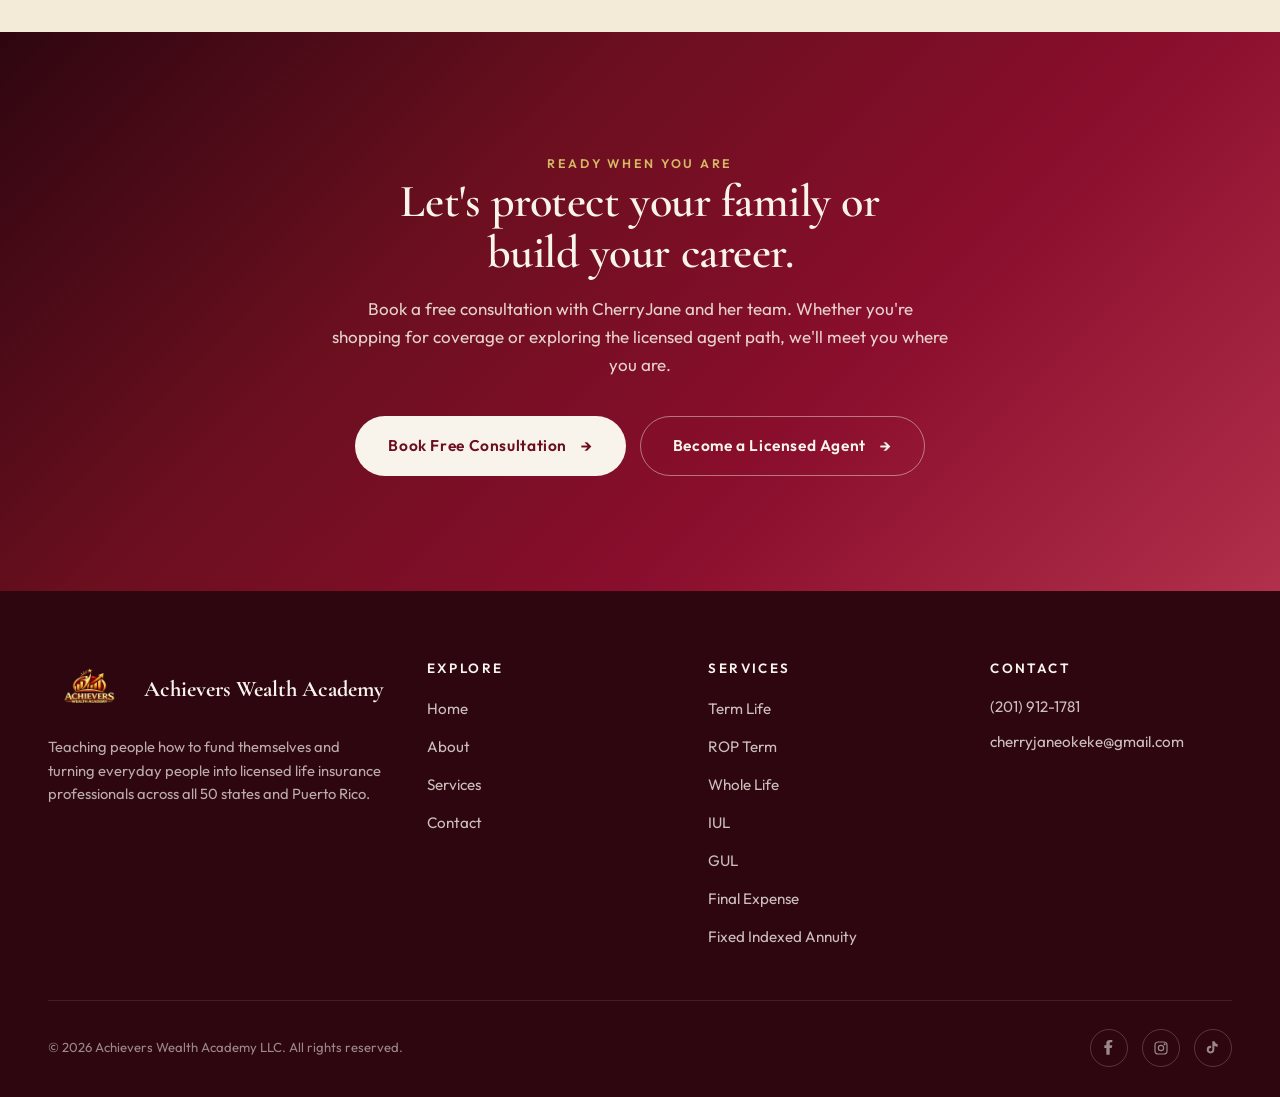
==== commit 8196f9ee: "Alternate services section shades, center nav links, swap home carousel to about page - services.htm" ====
--- a/index.html
+++ b/index.html
@@ -187,37 +187,8 @@
 <section class="section section-cream-warm">
   <div class="container">
     <div class="why-grid">
-      <div class="why-image" data-sr data-carousel data-interval="5000" aria-roledescription="carousel" aria-label="Achievers Wealth Academy team photos">
-        <div class="carousel-track">
-          <div class="carousel-slide is-active" data-index="0" aria-hidden="false">
-            <img src="images/team-1.jpg" alt="Achievers Wealth Academy team standing together in the office" loading="eager" />
-          </div>
-          <div class="carousel-slide" data-index="1" aria-hidden="true">
-            <img src="images/team-2.jpg" alt="Cherry Jane and the team at the PHP Agency national event" loading="lazy" />
-          </div>
-          <div class="carousel-slide" data-index="2" aria-hidden="true">
-            <img src="images/team-3.jpg" alt="Cherry Jane leading a licensing training session with agents" loading="lazy" />
-          </div>
-          <div class="carousel-slide" data-index="3" aria-hidden="true">
-            <img src="images/team-4.jpg" alt="Cherry Jane presenting in front of the agent team during a meeting" loading="lazy" />
-          </div>
-          <div class="carousel-slide" data-index="4" aria-hidden="true">
-            <img src="images/team-5.jpg" alt="Agents seated during a Cherry Jane led training class" loading="lazy" />
-          </div>
-        </div>
-        <button class="carousel-arrow carousel-prev" type="button" aria-label="Previous photo">
-          <svg viewBox="0 0 24 24" fill="none" stroke="currentColor" stroke-width="2" aria-hidden="true"><path d="M15 6l-6 6 6 6"/></svg>
-        </button>
-        <button class="carousel-arrow carousel-next" type="button" aria-label="Next photo">
-          <svg viewBox="0 0 24 24" fill="none" stroke="currentColor" stroke-width="2" aria-hidden="true"><path d="M9 6l6 6-6 6"/></svg>
-        </button>
-        <div class="carousel-dots" role="tablist" aria-label="Choose photo">
-          <button type="button" class="carousel-dot is-active" data-index="0" role="tab" aria-selected="true" aria-label="Photo 1"></button>
-          <button type="button" class="carousel-dot" data-index="1" role="tab" aria-selected="false" aria-label="Photo 2"></button>
-          <button type="button" class="carousel-dot" data-index="2" role="tab" aria-selected="false" aria-label="Photo 3"></button>
-          <button type="button" class="carousel-dot" data-index="3" role="tab" aria-selected="false" aria-label="Photo 4"></button>
-          <button type="button" class="carousel-dot" data-index="4" role="tab" aria-selected="false" aria-label="Photo 5"></button>
-        </div>
+      <div class="why-image" data-sr>
+        <img src="images/team.jpg" alt="Achievers Wealth Academy team celebrating" loading="eager" />
       </div>
       <div data-sr data-sr-d="1">
         <span class="eyebrow">Why Choose Us</span>
--- a/css/style.css
+++ b/css/style.css
@@ -197,6 +197,10 @@
 
 .section-cream-warm {
   background: var(--cream-warm);
+}
+
+.section-product {
+  padding: clamp(48px, 5.5vw, 88px) 0;
 }
 
 .section-burgundy {
@@ -332,11 +336,19 @@
 }
 
 .nav {
-  display: flex;
+  display: grid;
+  grid-template-columns: 1fr auto 1fr;
   align-items: center;
-  justify-content: space-between;
   gap: 32px;
   padding: 18px 0;
+}
+
+.nav-brand {
+  justify-self: start;
+}
+
+.nav-links {
+  justify-self: center;
 }
 
 .nav-brand {
@@ -411,7 +423,7 @@
 }
 
 .nav-cta {
-  margin-left: auto;
+  justify-self: end;
 }
 
 .nav-toggle {
@@ -481,6 +493,10 @@
     display: none;
   }
 
+  .nav {
+    grid-template-columns: 1fr auto;
+  }
+
   .nav-links,
   .nav-cta {
     display: none;
@@ -490,6 +506,7 @@
     display: inline-flex;
     position: relative;
     z-index: 95;
+    justify-self: end;
   }
 
   .nav-mobile-open .nav-drawer {
@@ -1362,7 +1379,9 @@
 }
 
 .why-image:hover .carousel-arrow,
-.why-image:focus-within .carousel-arrow {
+.why-image:focus-within .carousel-arrow,
+.story-image:hover .carousel-arrow,
+.story-image:focus-within .carousel-arrow {
   opacity: 1;
 }
 
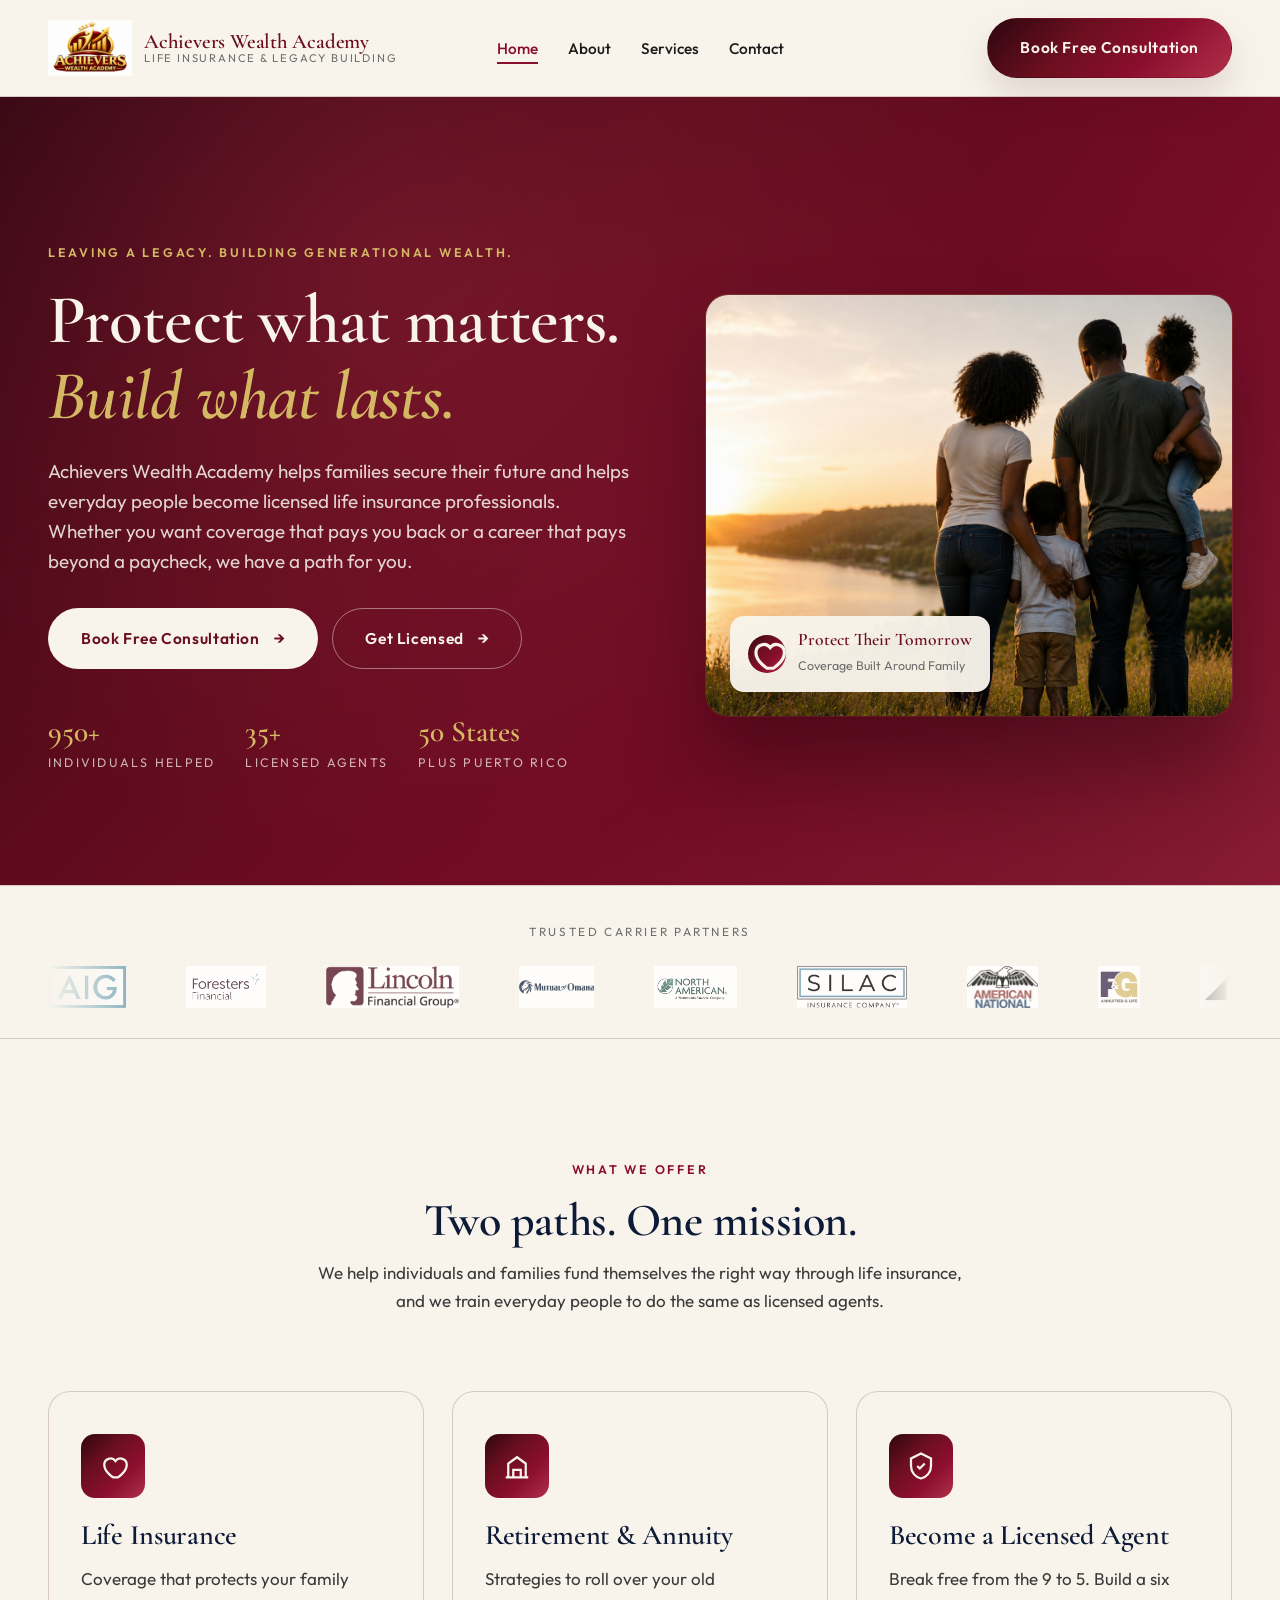
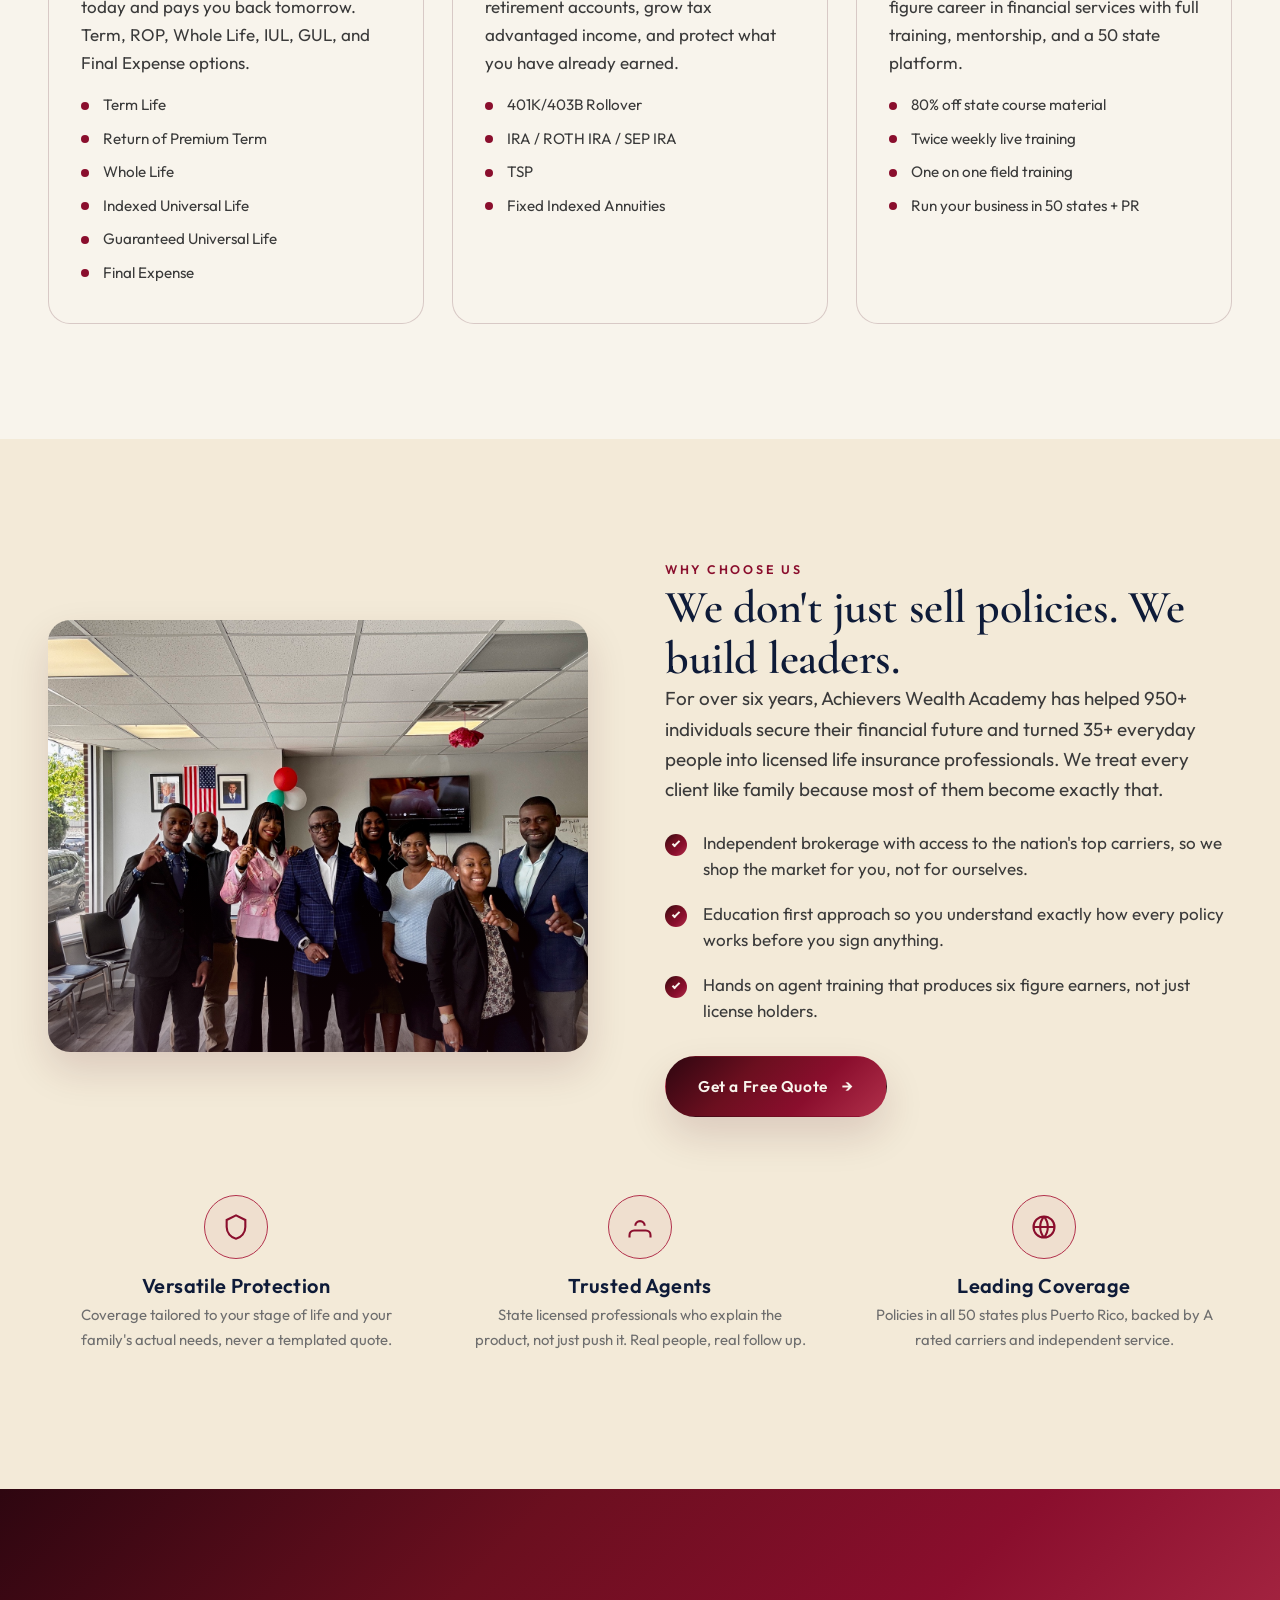
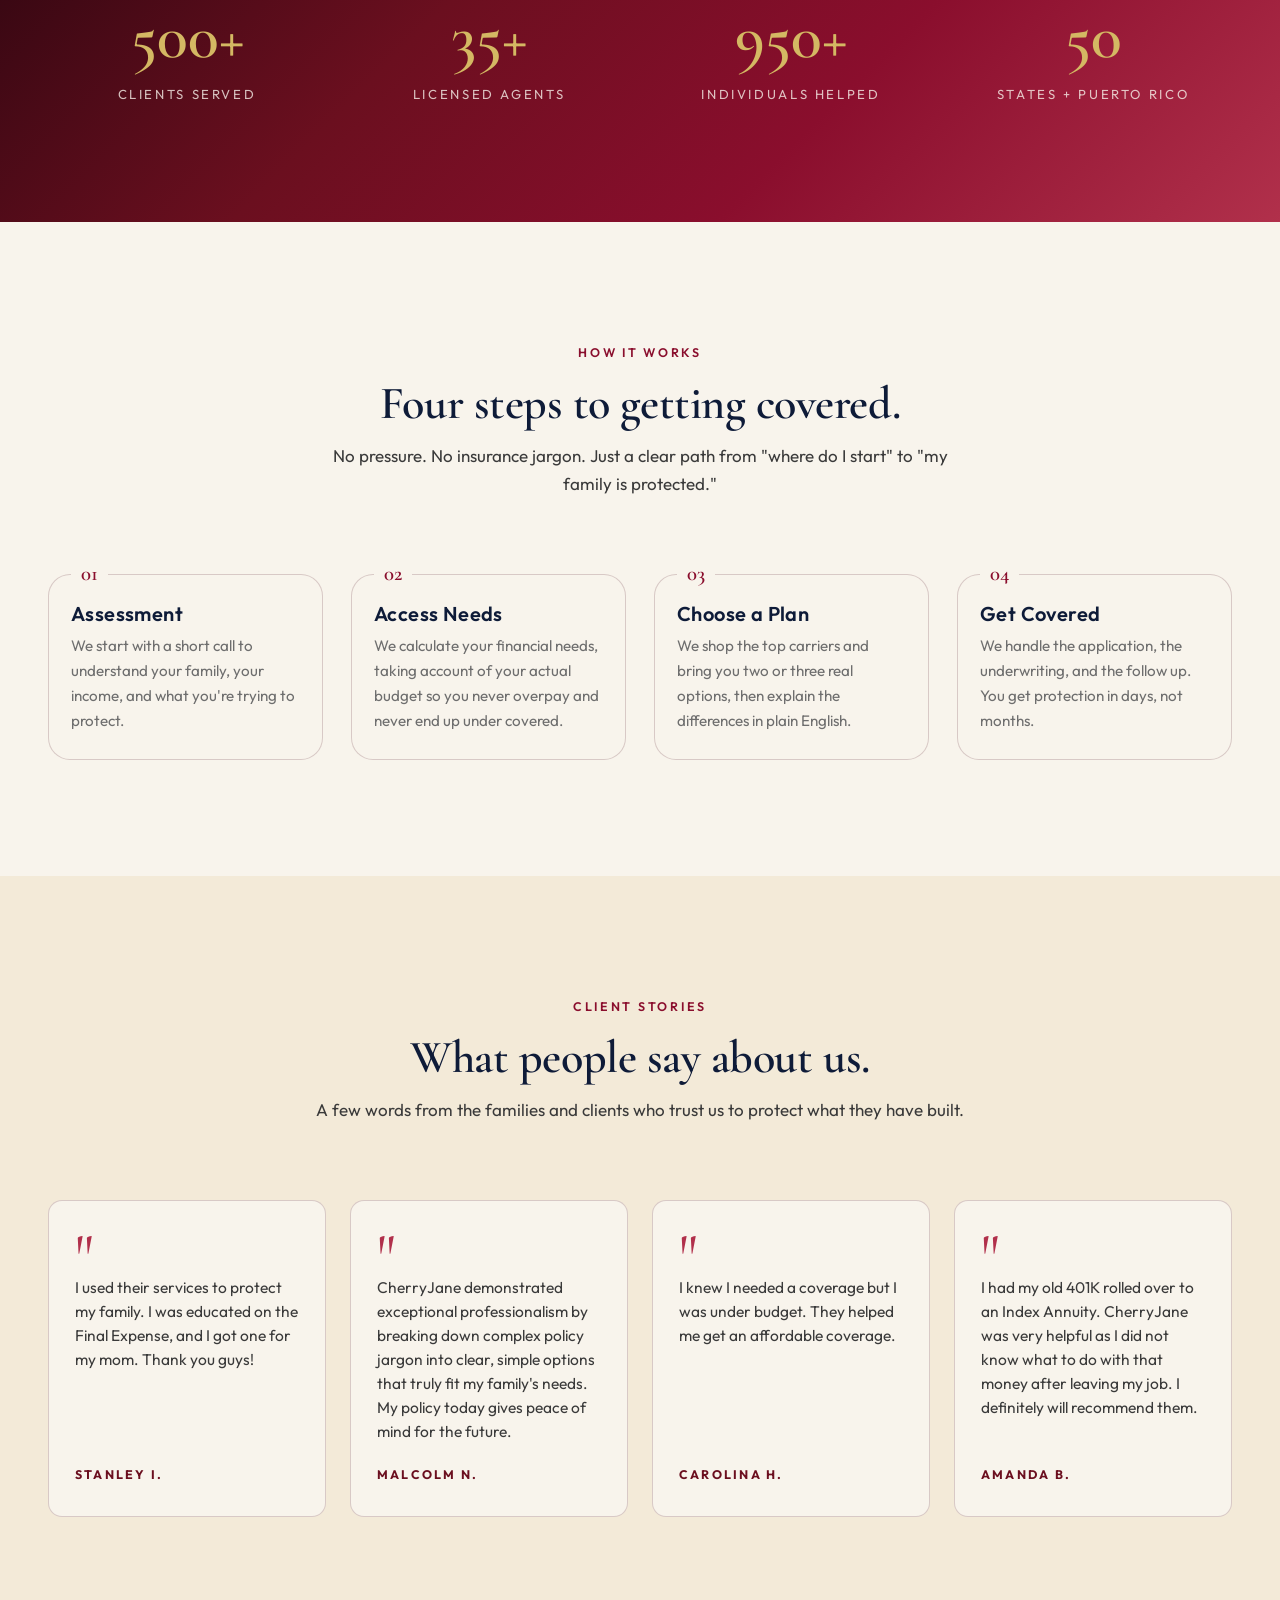
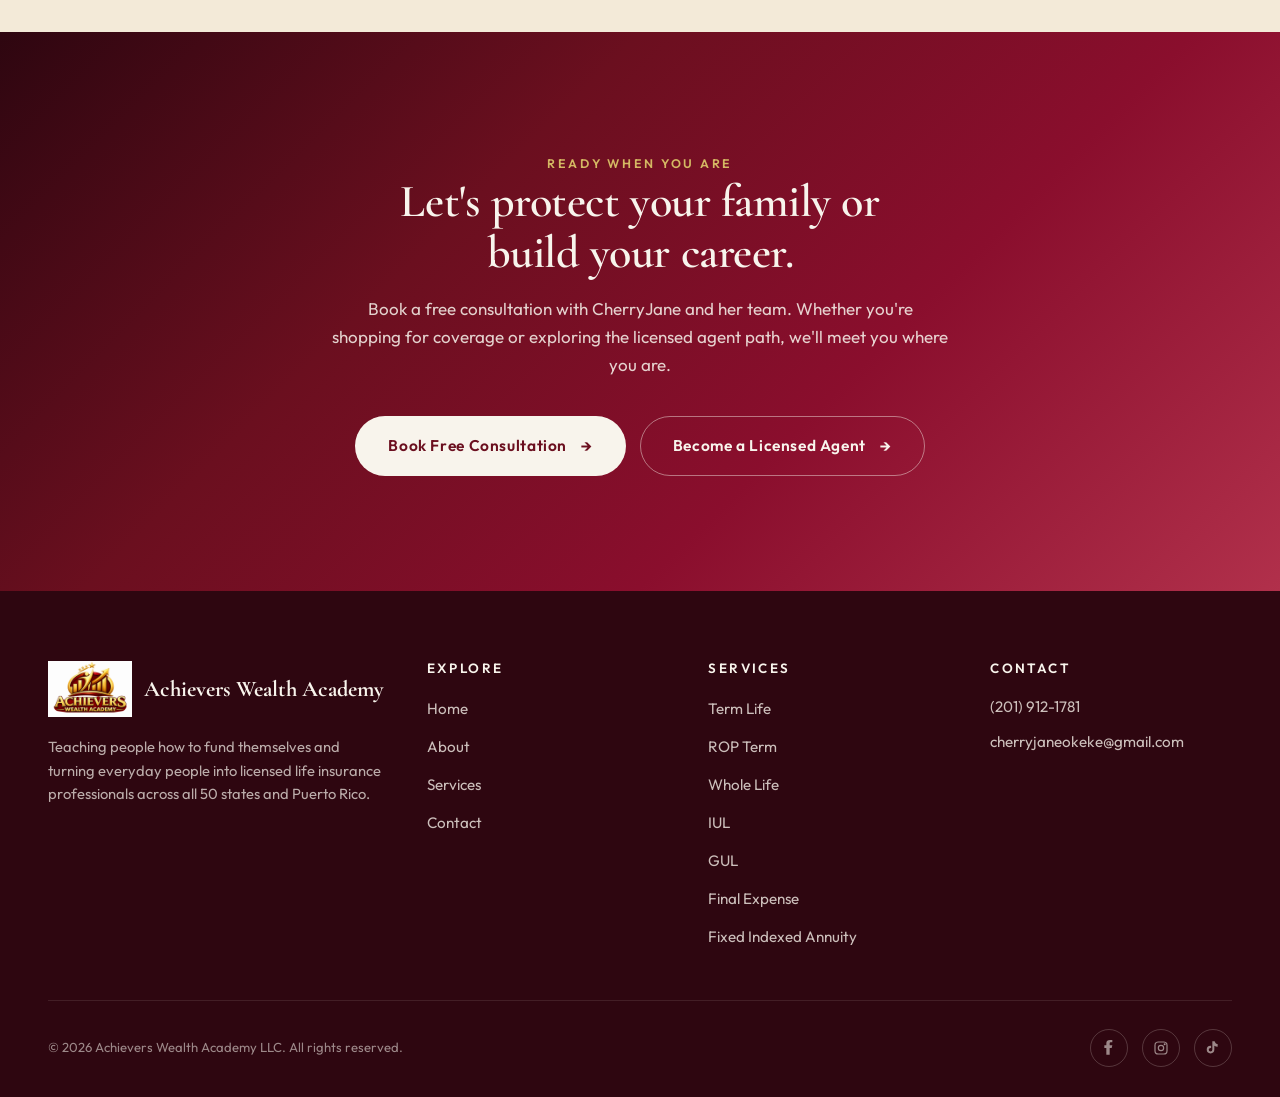
==== commit 78f3b2cf: "Swap nav logo, add ROTH IRA, replace service icons with family photos, recolor hero copy, reorder mo" ====
--- a/index.html
+++ b/index.html
@@ -160,7 +160,7 @@
         <p>Strategies to roll over your old retirement accounts, grow tax advantaged income, and protect what you have already earned.</p>
         <ul>
           <li>401K/403B Rollover</li>
-          <li>IRA / SEP IRA</li>
+          <li>IRA / ROTH IRA / SEP IRA</li>
           <li>TSP</li>
           <li>Fixed Indexed Annuities</li>
         </ul>
--- a/css/style.css
+++ b/css/style.css
@@ -768,6 +768,12 @@
   margin-bottom: 18px;
   max-width: 18ch;
   margin-inline: auto;
+  color: var(--cream);
+}
+
+.hero-page h1 em {
+  font-style: italic;
+  color: var(--gold-soft);
 }
 
 .hero-page .lede {
@@ -2169,11 +2175,11 @@
     grid-template-columns: 1fr;
   }
 
+  .form-col {
+    order: 1;
+  }
+
   .calendly-col {
-    order: 1;
-  }
-
-  .form-col {
     order: 2;
   }
 
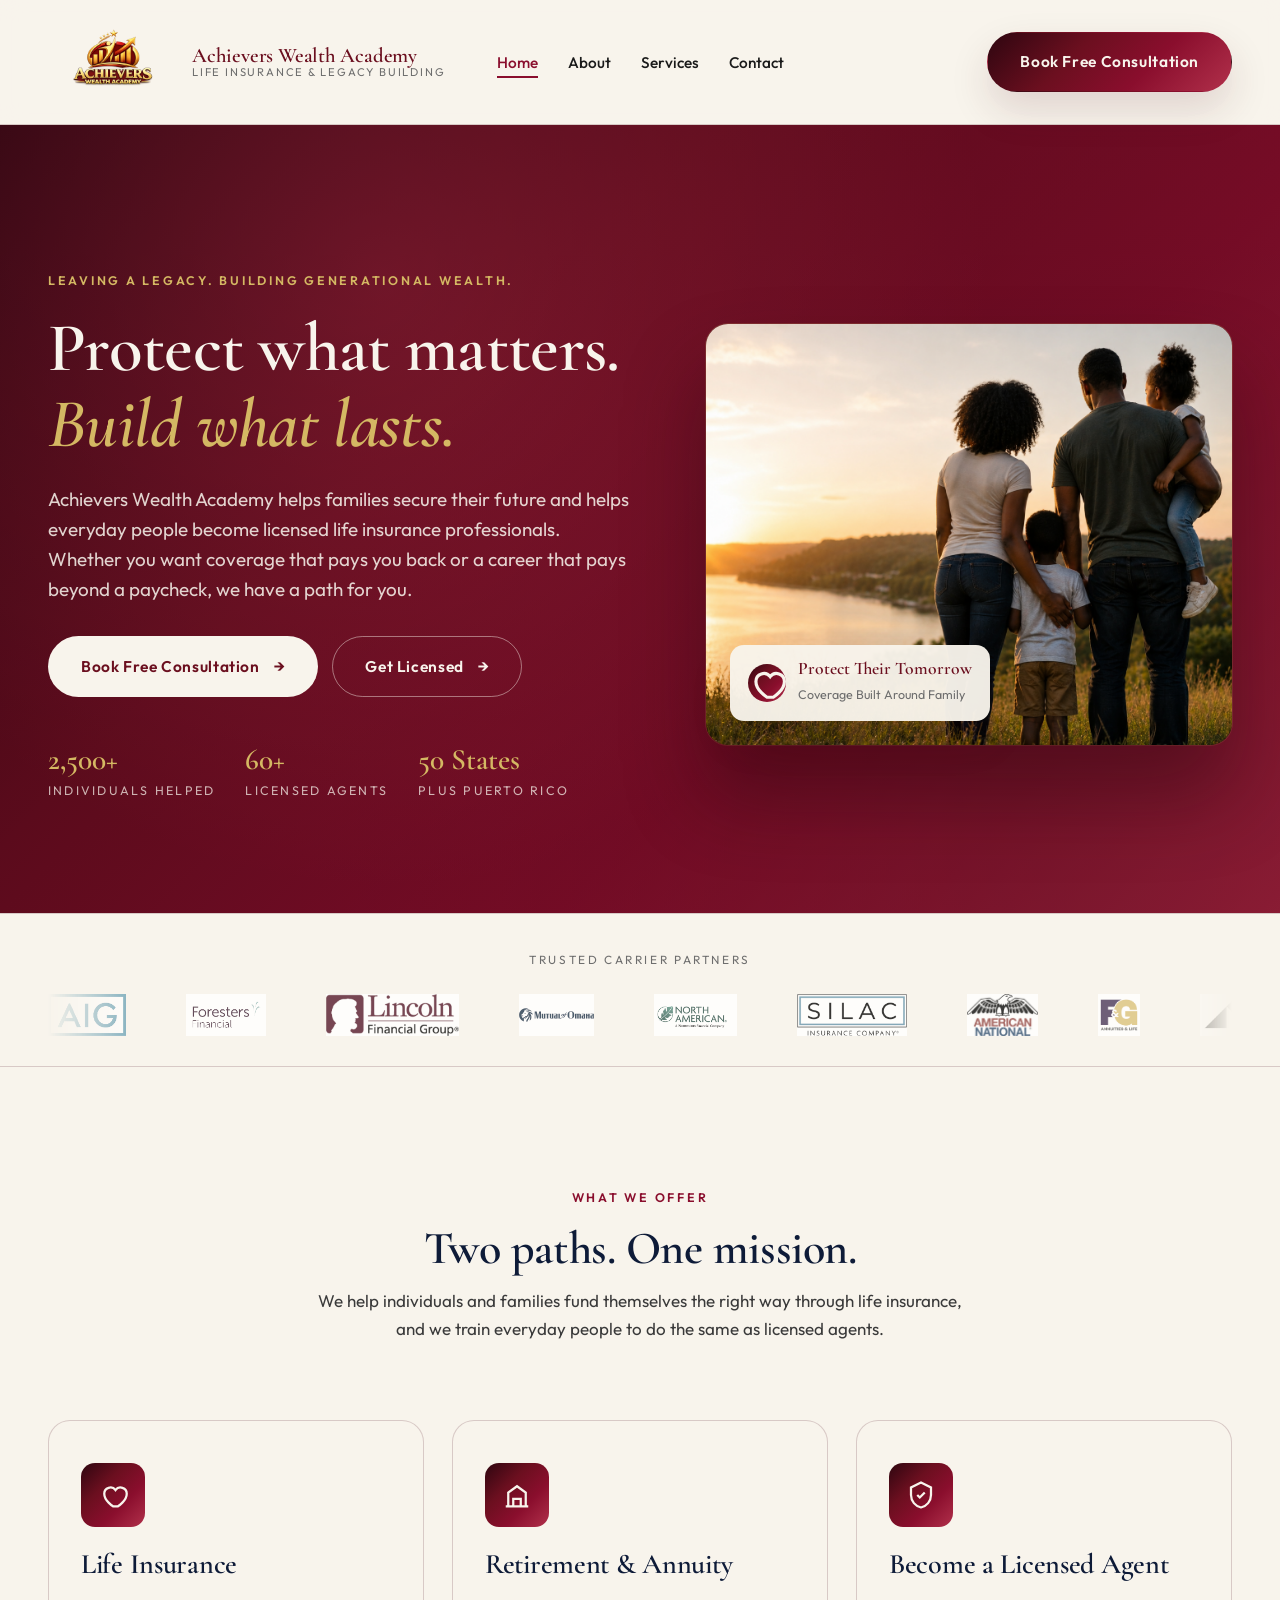
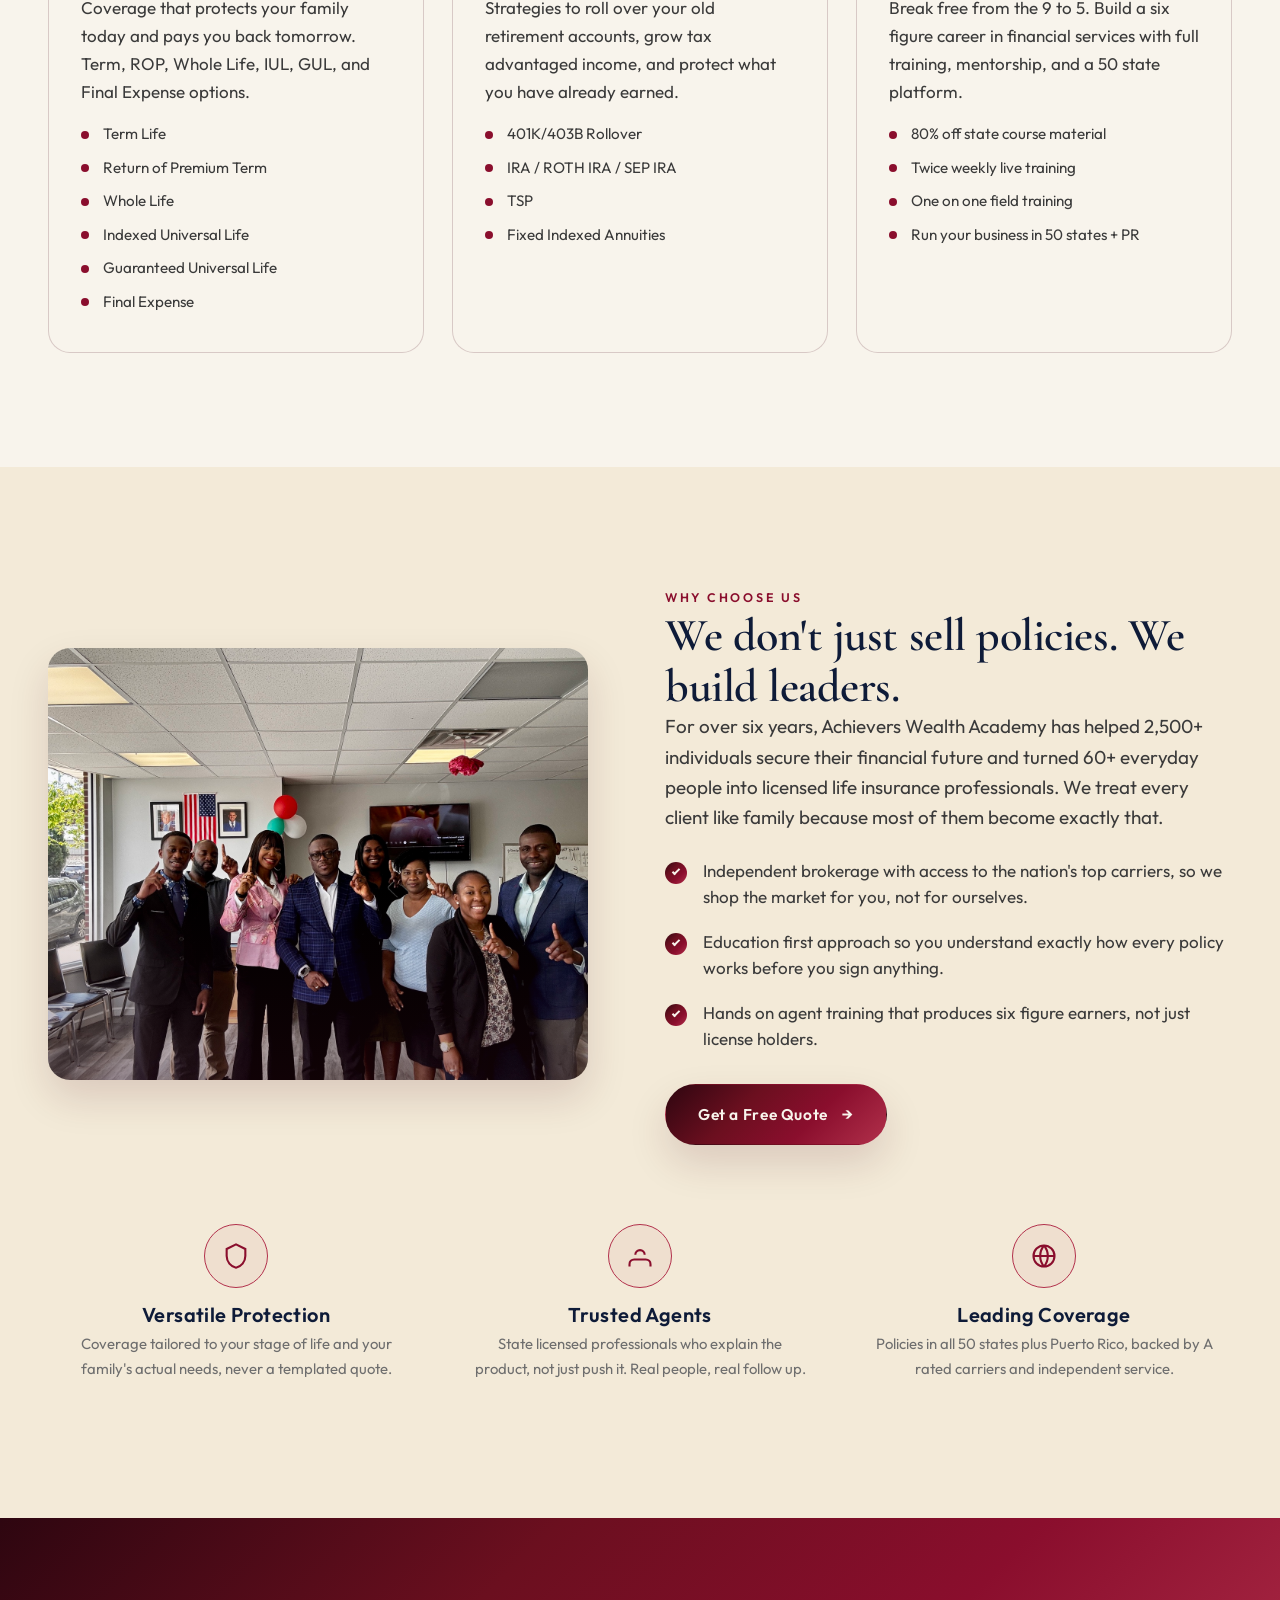
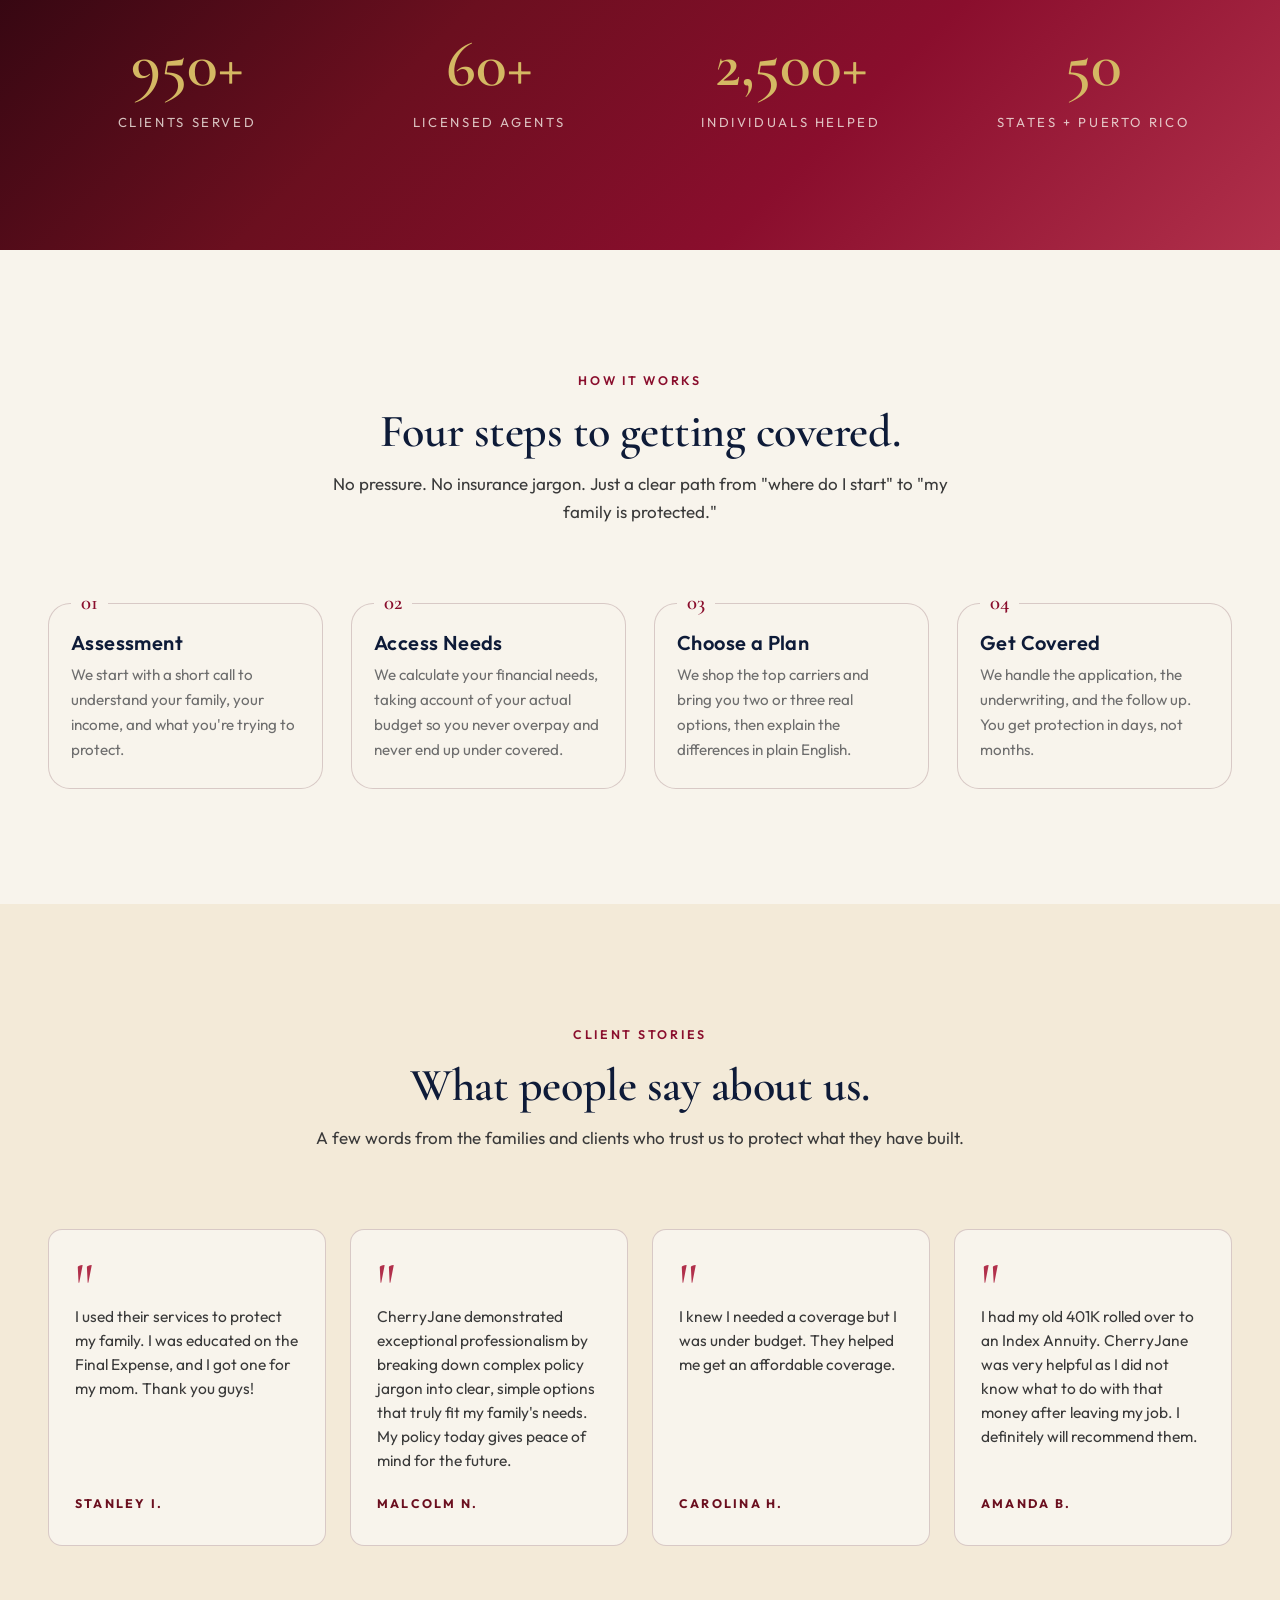
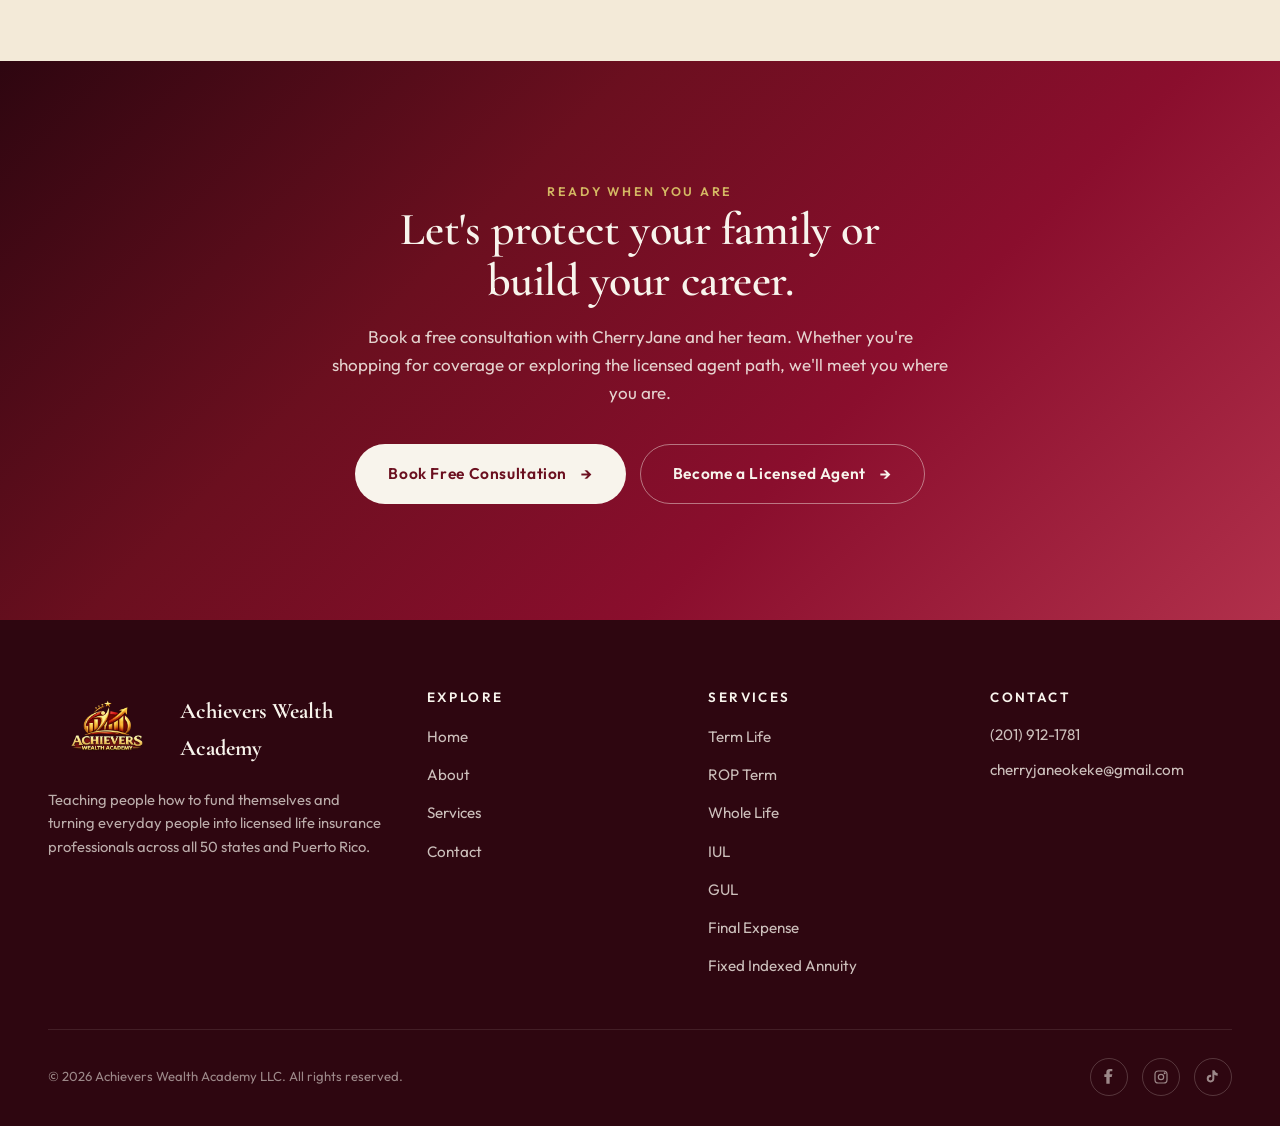
==== commit 4cb72676: "Update stats (60+ agents, 2500+ helped, 950+ served), swap to original logo, enlarge nav and footer " ====
--- a/index.html
+++ b/index.html
@@ -72,11 +72,11 @@
         </div>
         <div class="hero-meta">
           <div class="hero-meta-item">
-            <strong>950+</strong>
+            <strong>2,500+</strong>
             <span>Individuals Helped</span>
           </div>
           <div class="hero-meta-item">
-            <strong>35+</strong>
+            <strong>60+</strong>
             <span>Licensed Agents</span>
           </div>
           <div class="hero-meta-item">
@@ -193,7 +193,7 @@
       <div data-sr data-sr-d="1">
         <span class="eyebrow">Why Choose Us</span>
         <h2>We don't just sell policies. We build leaders.</h2>
-        <p class="lede">For over six years, Achievers Wealth Academy has helped 950+ individuals secure their financial future and turned 35+ everyday people into licensed life insurance professionals. We treat every client like family because most of them become exactly that.</p>
+        <p class="lede">For over six years, Achievers Wealth Academy has helped 2,500+ individuals secure their financial future and turned 60+ everyday people into licensed life insurance professionals. We treat every client like family because most of them become exactly that.</p>
         <ul class="why-list">
           <li>Independent brokerage with access to the nation's top carriers, so we shop the market for you, not for ourselves.</li>
           <li>Education first approach so you understand exactly how every policy works before you sign anything.</li>
@@ -234,15 +234,15 @@
   <div class="container">
     <div class="stats">
       <div data-sr>
-        <span class="stat-num">500+</span>
+        <span class="stat-num">950+</span>
         <span class="stat-label">Clients Served</span>
       </div>
       <div data-sr data-sr-d="1">
-        <span class="stat-num">35+</span>
+        <span class="stat-num">60+</span>
         <span class="stat-label">Licensed Agents</span>
       </div>
       <div data-sr data-sr-d="2">
-        <span class="stat-num">950+</span>
+        <span class="stat-num">2,500+</span>
         <span class="stat-label">Individuals Helped</span>
       </div>
       <div data-sr data-sr-d="3">
--- a/css/style.css
+++ b/css/style.css
@@ -359,7 +359,7 @@
 }
 
 .nav-brand img {
-  height: 56px;
+  height: 88px;
   width: auto;
   flex: 0 0 auto;
 }
@@ -482,7 +482,7 @@
   }
 
   .nav-brand img {
-    height: 44px;
+    height: 64px;
   }
 
   .nav-brand-text strong {
@@ -1645,7 +1645,7 @@
 }
 
 .footer-brand img {
-  height: 56px;
+  height: 80px;
   width: auto;
 }
 
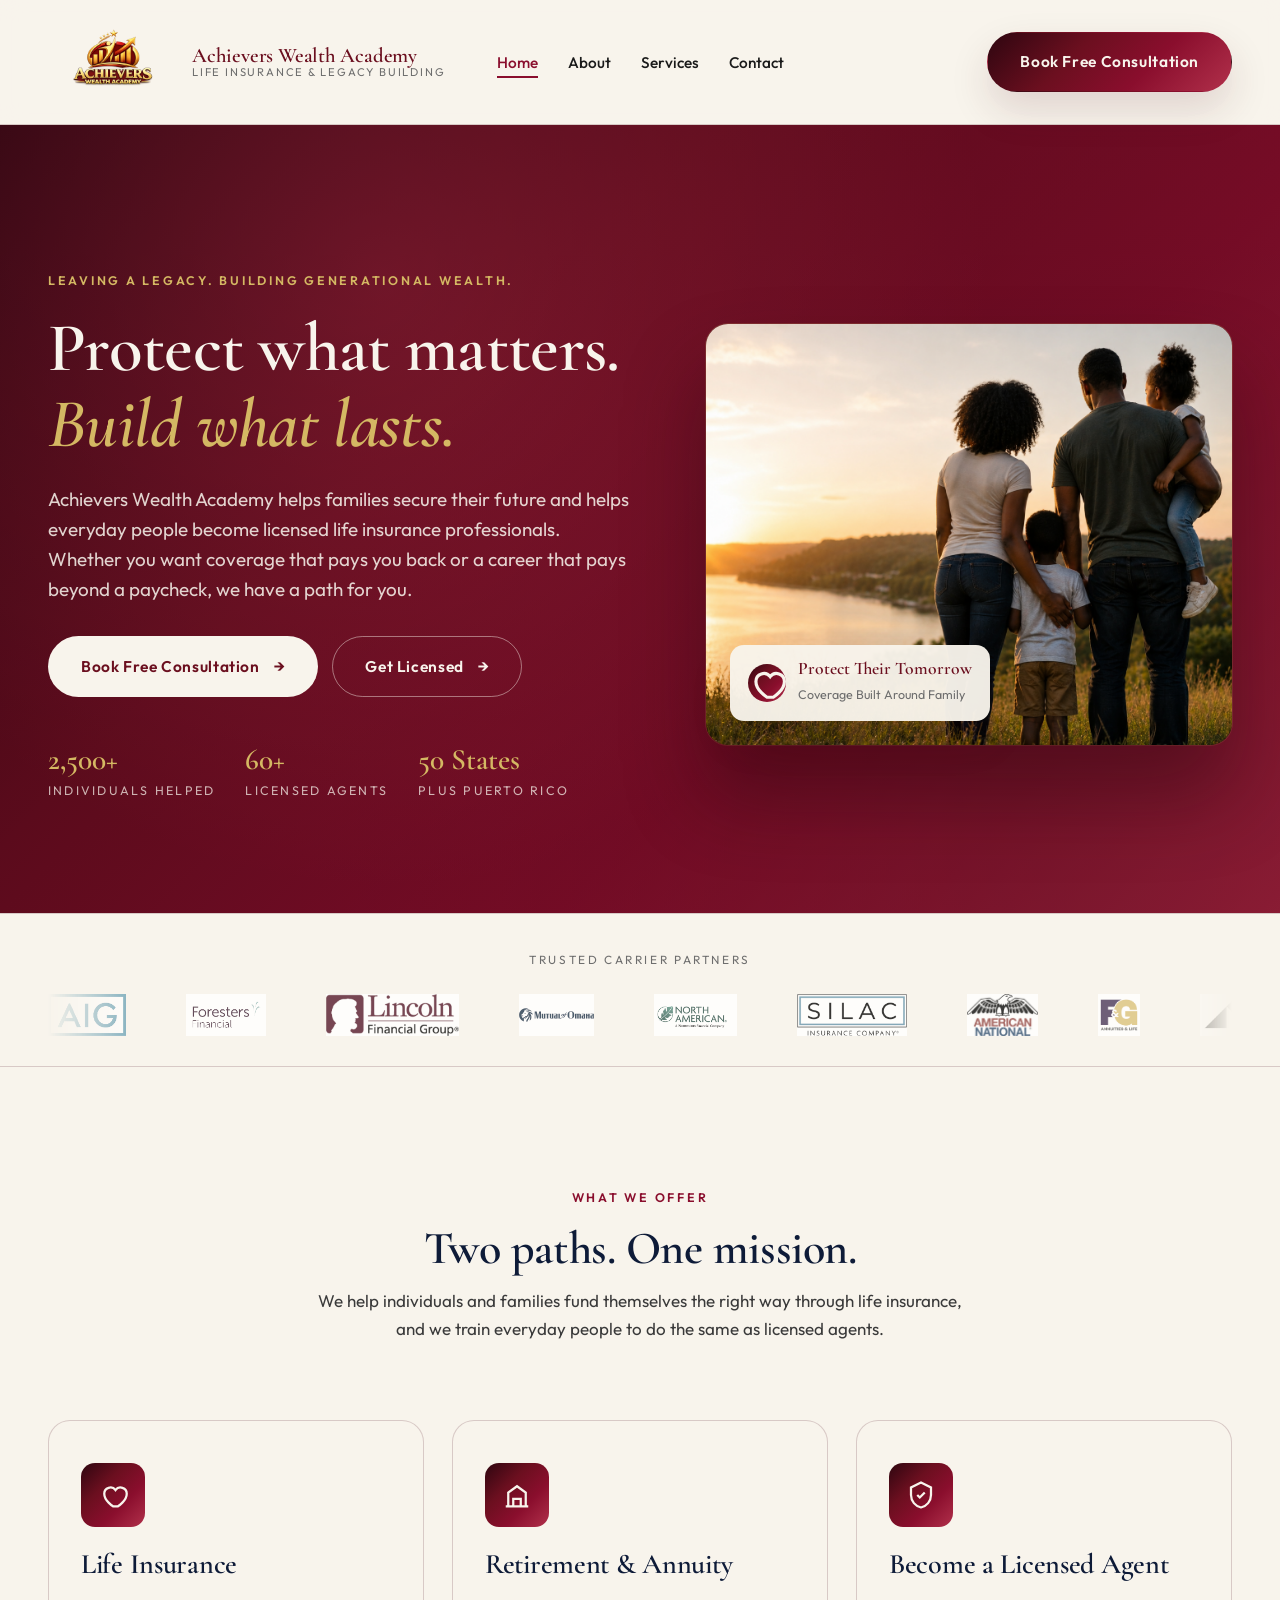
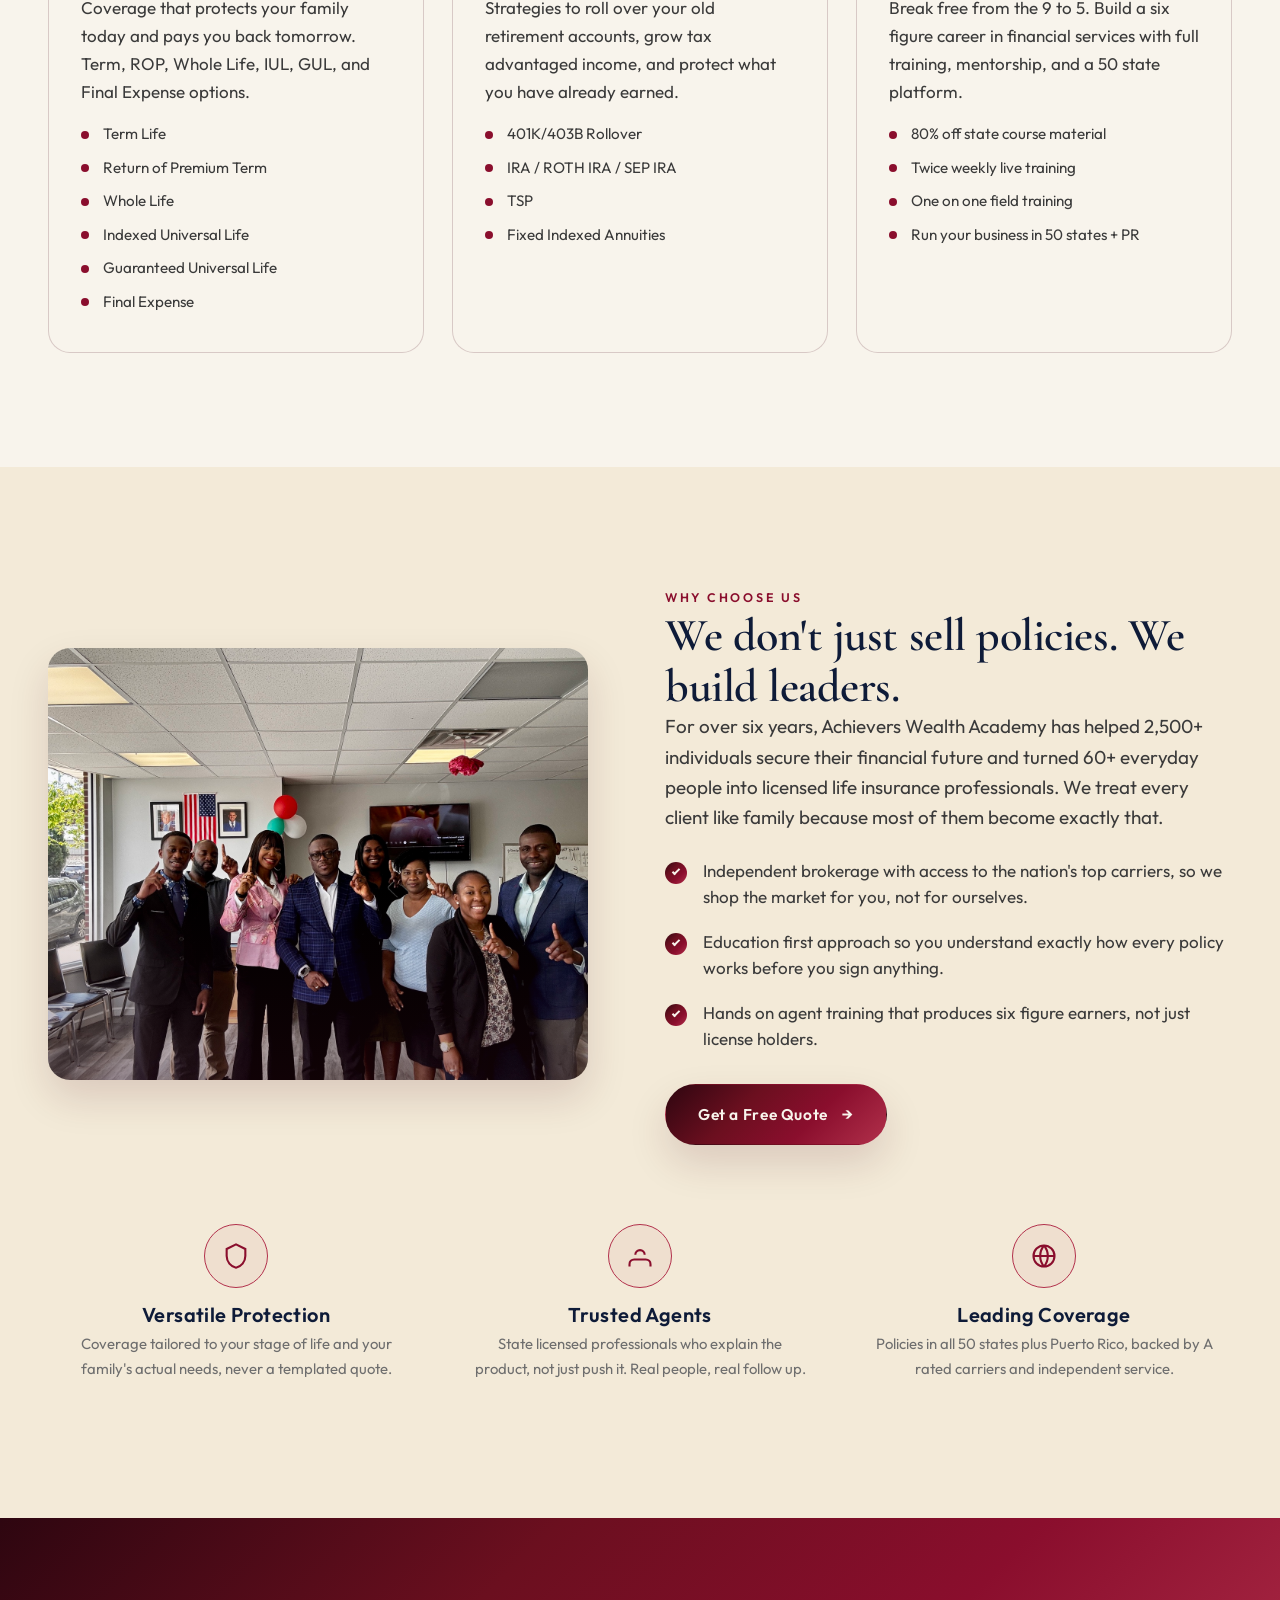
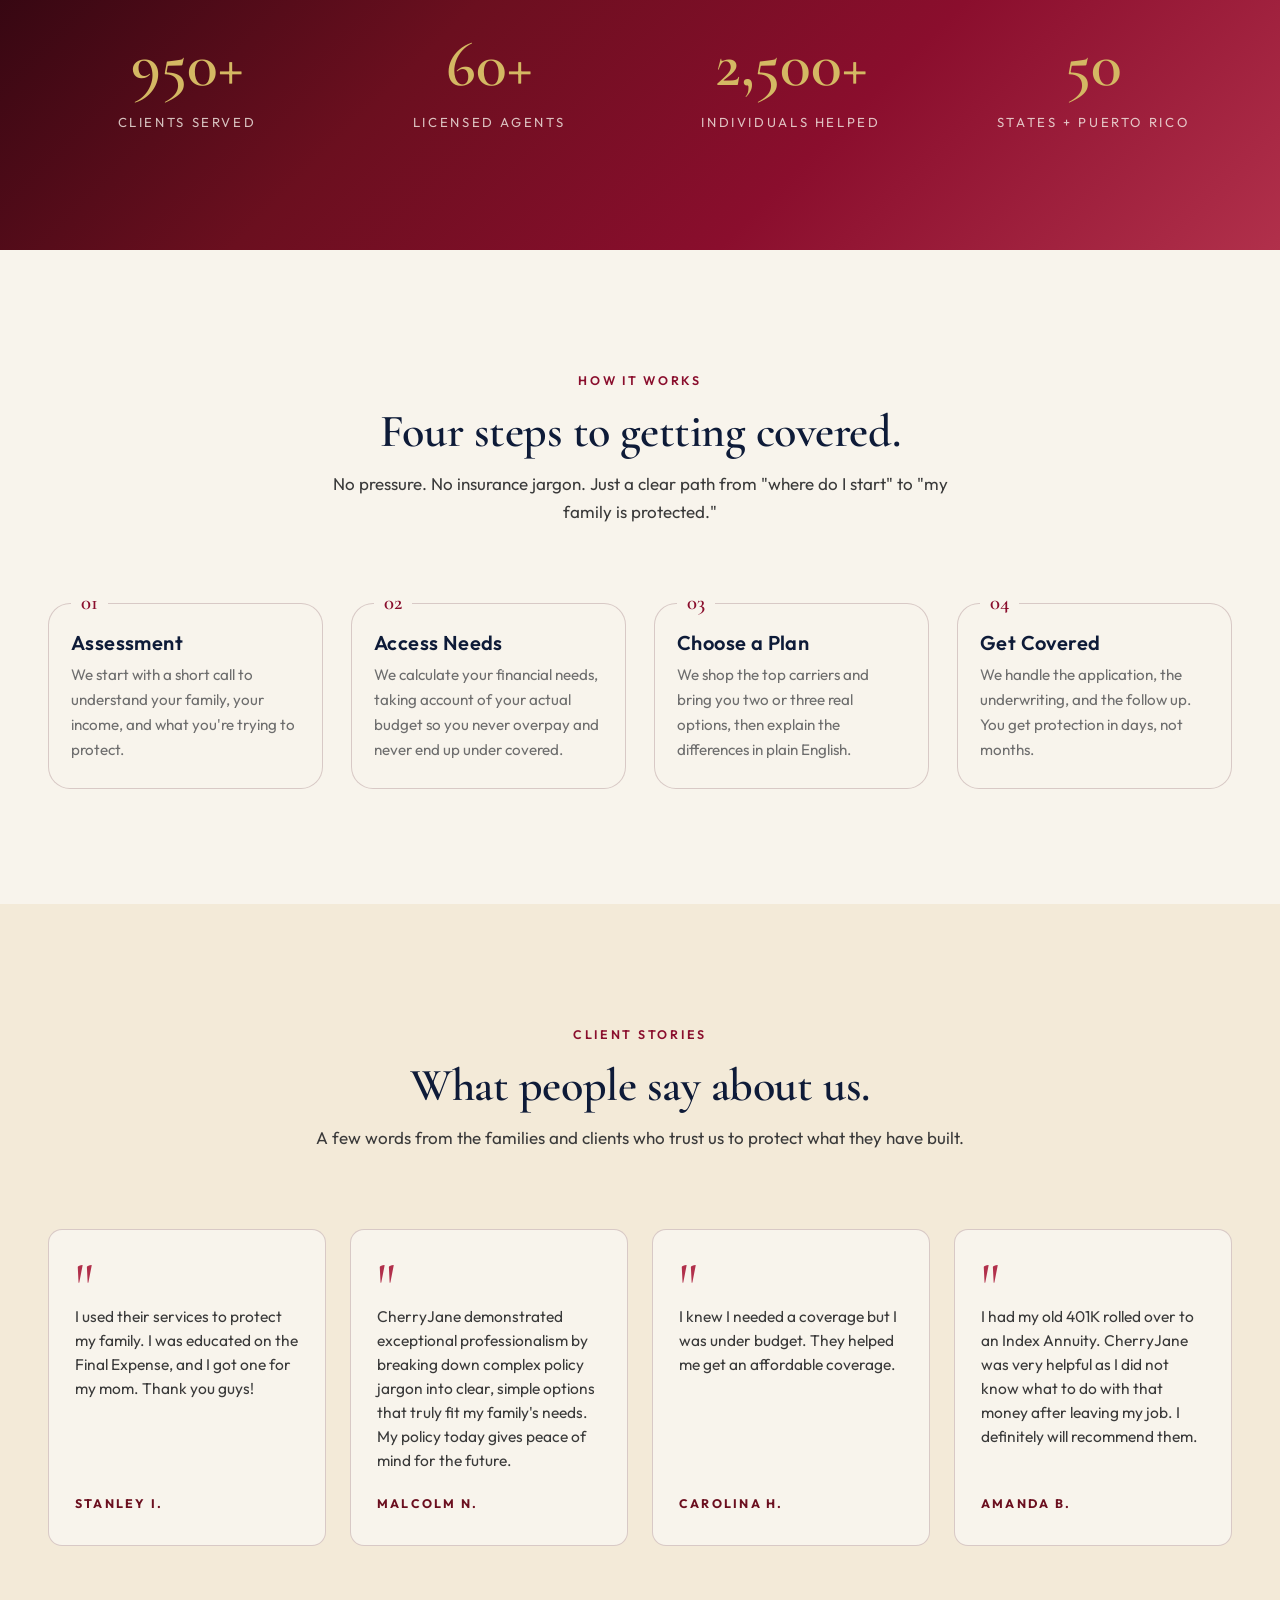
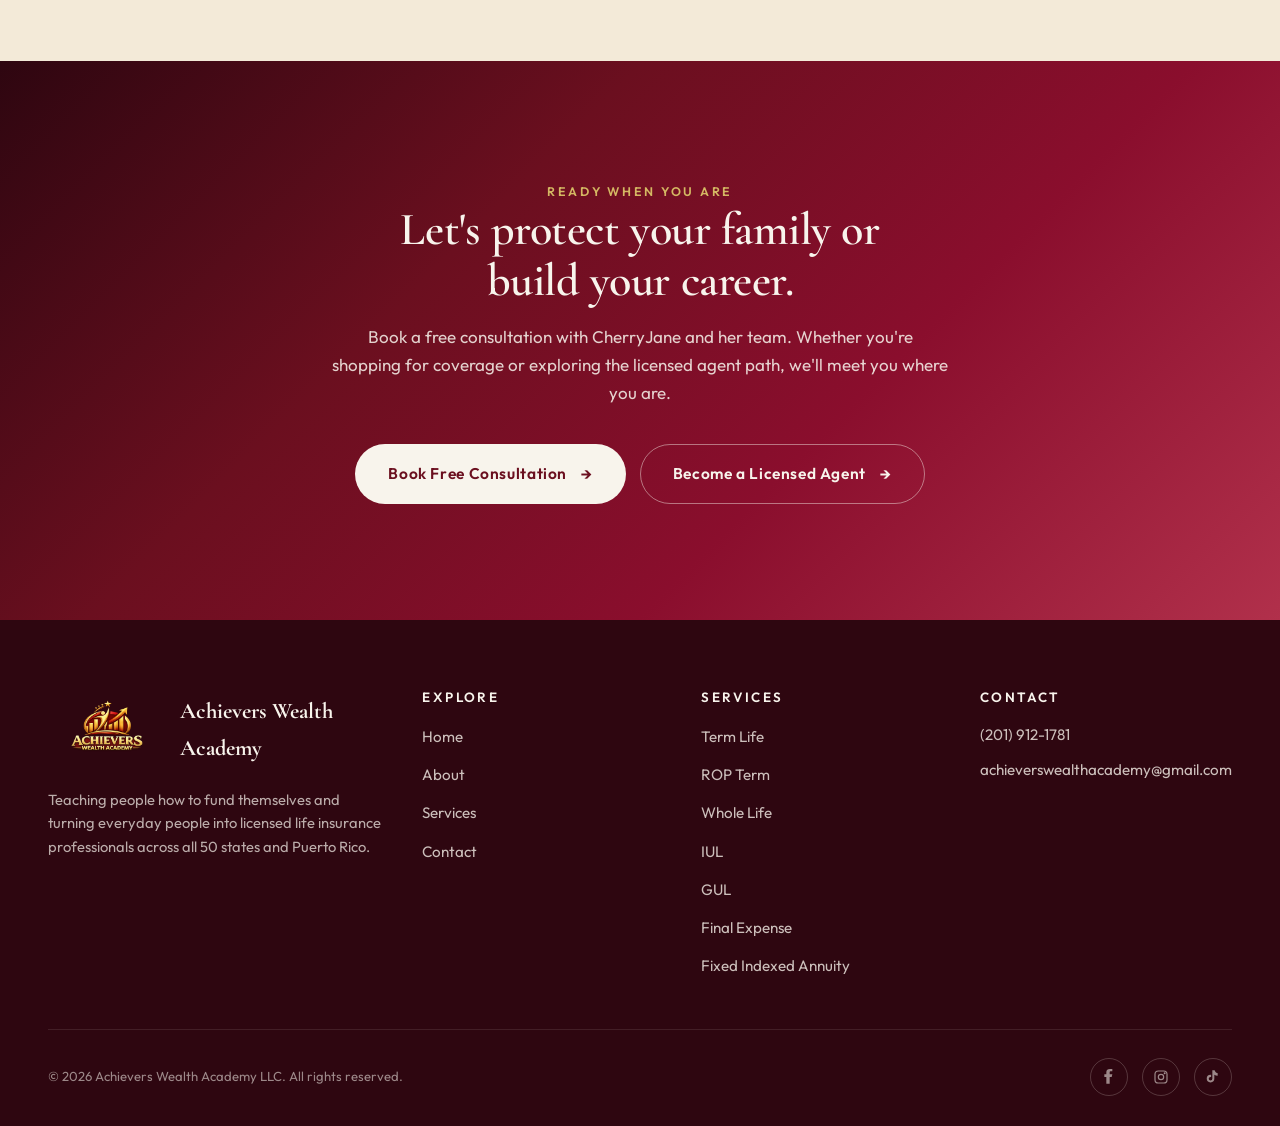
==== commit b9bdf8cf: "Switch site and n8n workflow to achieverswealthacademy@gmail.com, sync contact stats - Replace cherr" ====
--- a/index.html
+++ b/index.html
@@ -51,7 +51,7 @@
     <a href="services.html#get-licensed" class="btn btn-outline">Get Licensed</a>
     <div class="nav-contact-mini">
       <a href="tel:+12019121781">(201) 912-1781</a><br />
-      <a href="mailto:cherryjaneokeke@gmail.com">cherryjaneokeke@gmail.com</a>
+      <a href="mailto:achieverswealthacademy@gmail.com">achieverswealthacademy@gmail.com</a>
     </div>
   </div>
 </div>
@@ -371,7 +371,7 @@
         <h4>Contact</h4>
         <ul>
           <li><a href="tel:+12019121781">(201) 912-1781</a></li>
-          <li><a href="mailto:cherryjaneokeke@gmail.com">cherryjaneokeke@gmail.com</a></li>
+          <li><a href="mailto:achieverswealthacademy@gmail.com">achieverswealthacademy@gmail.com</a></li>
         </ul>
       </div>
     </div>
